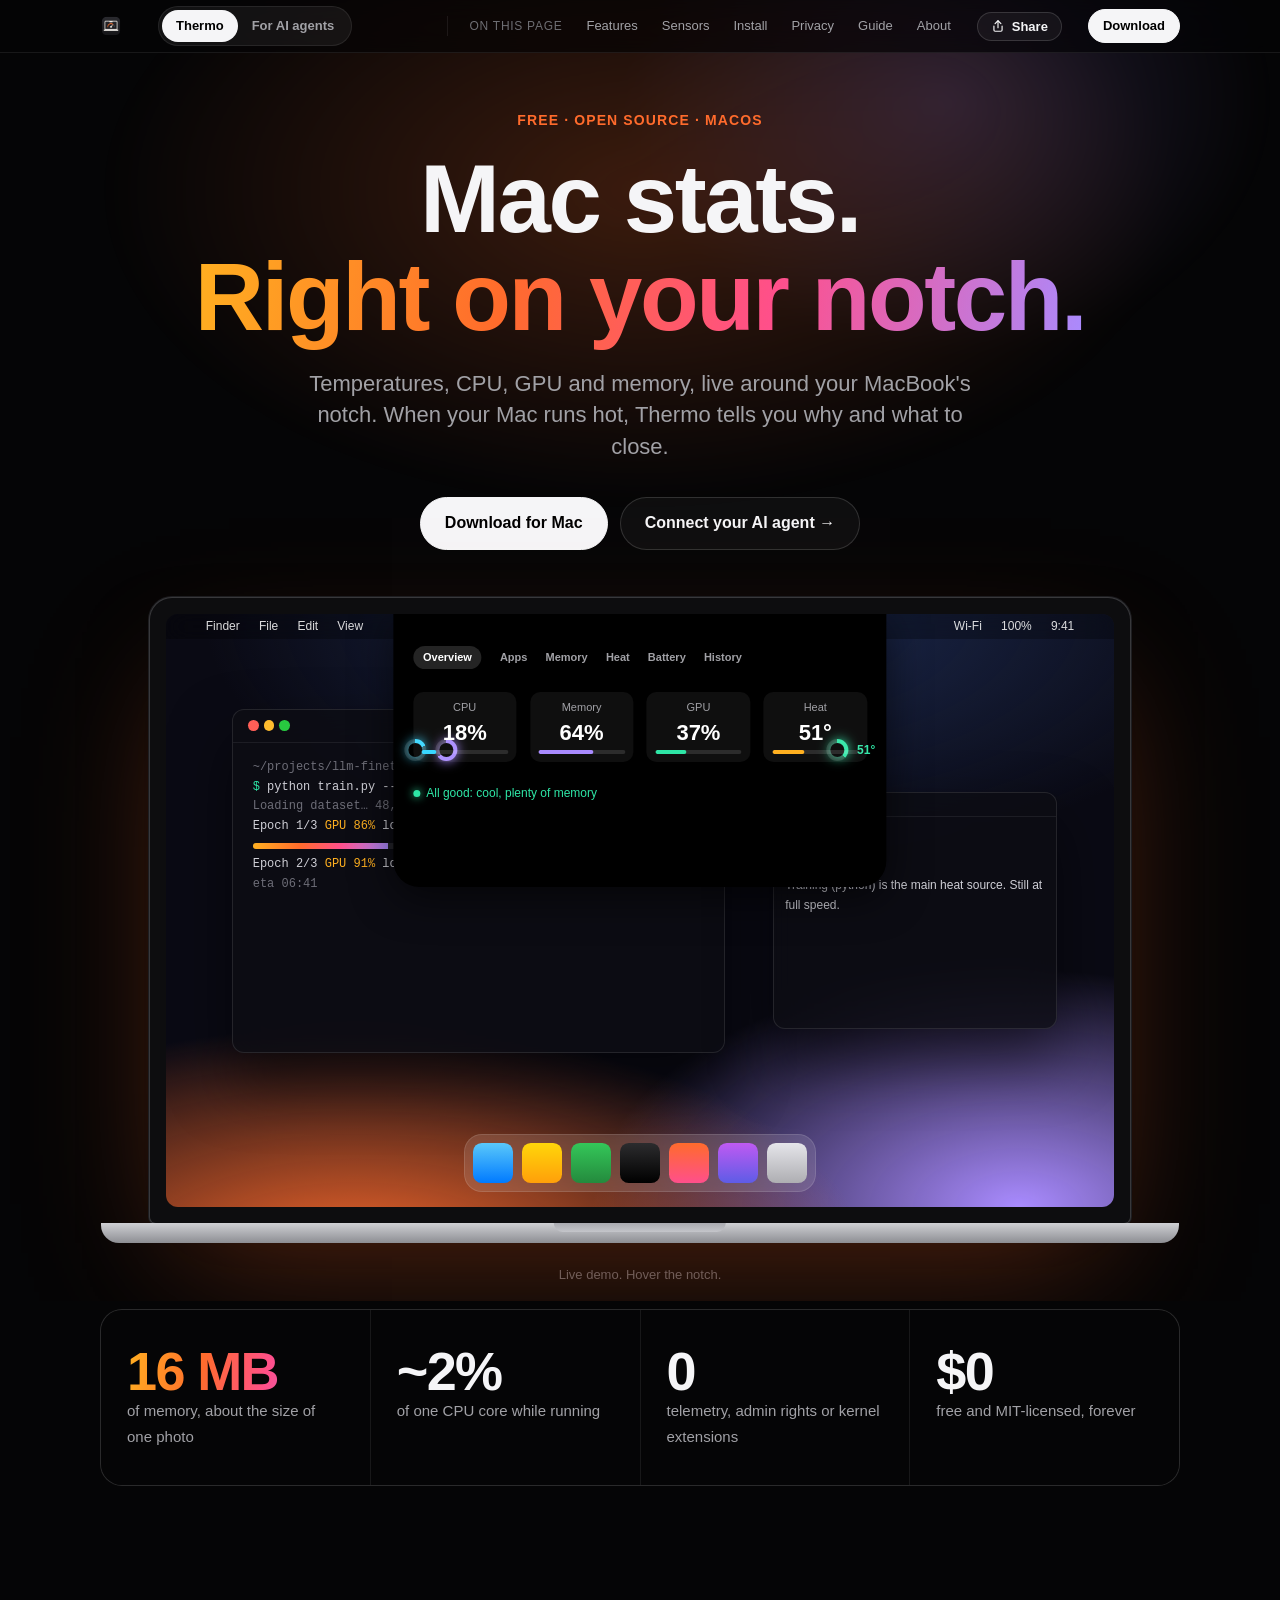
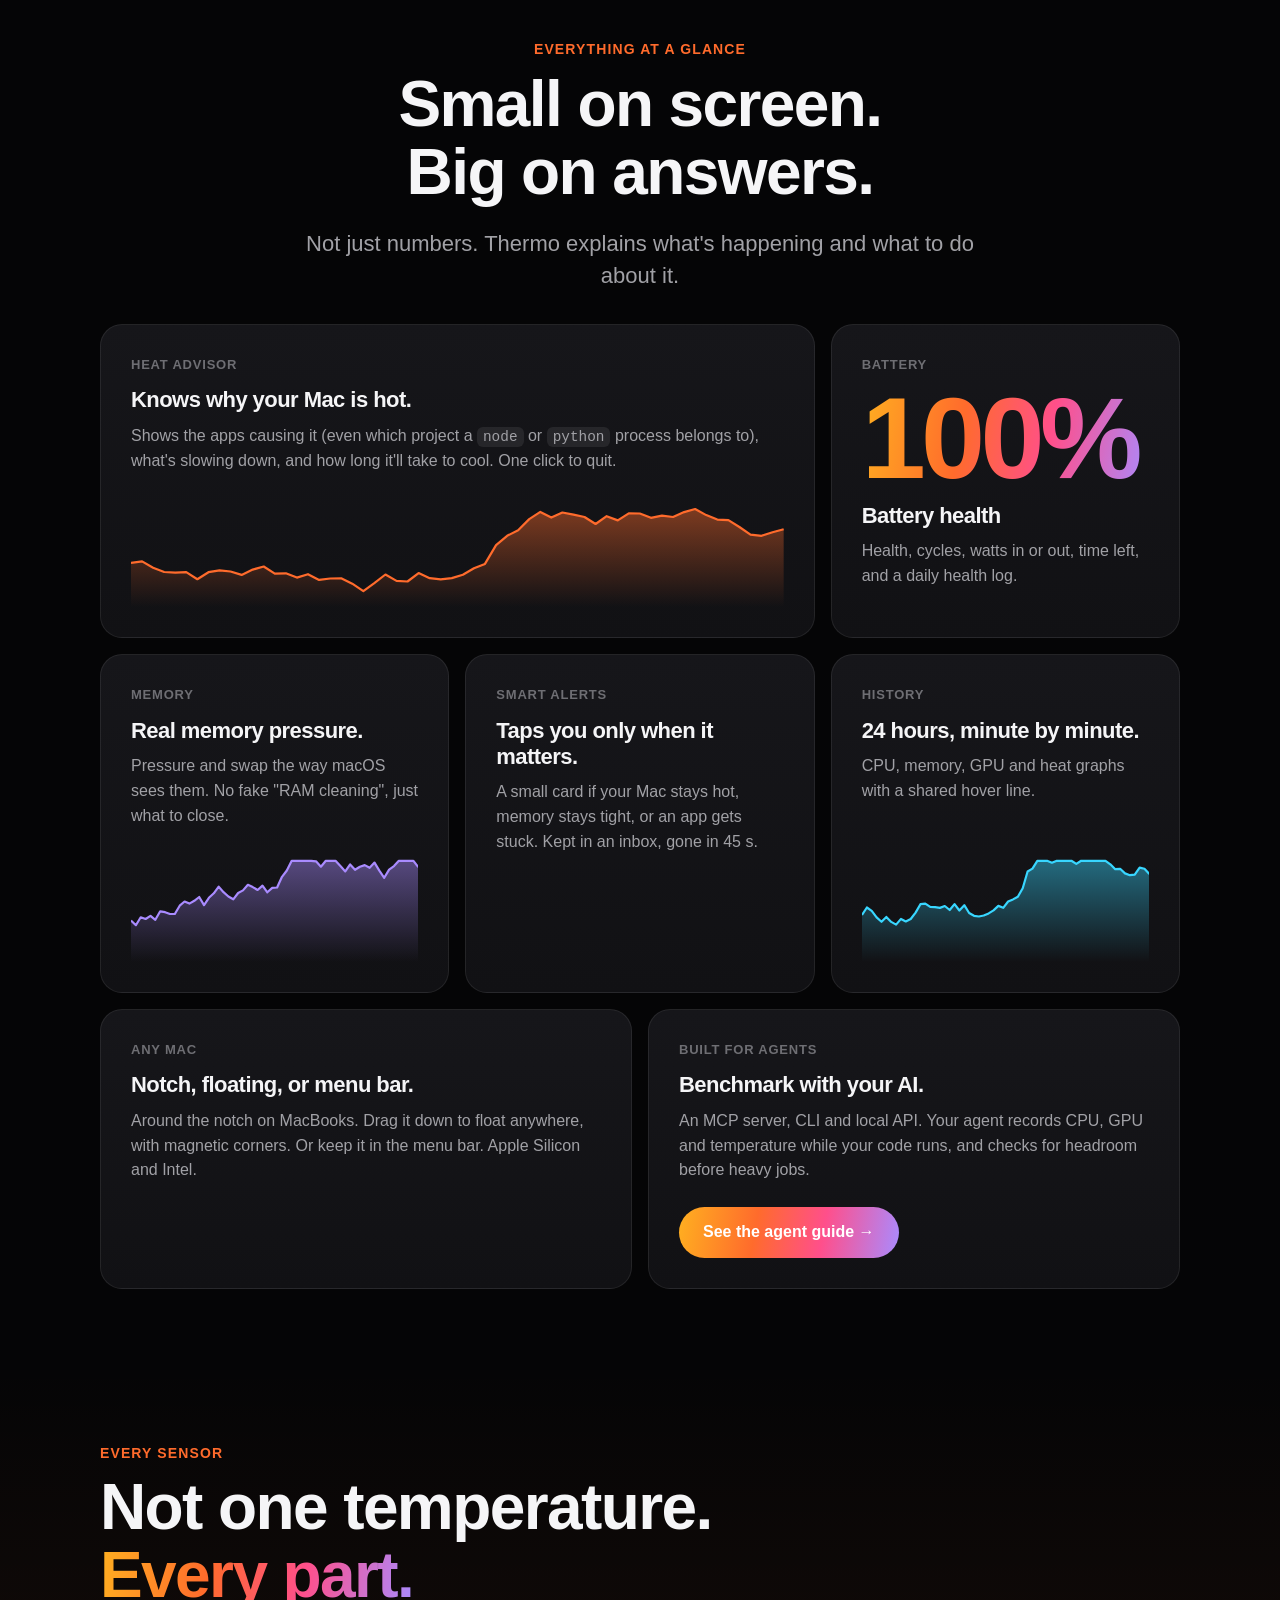
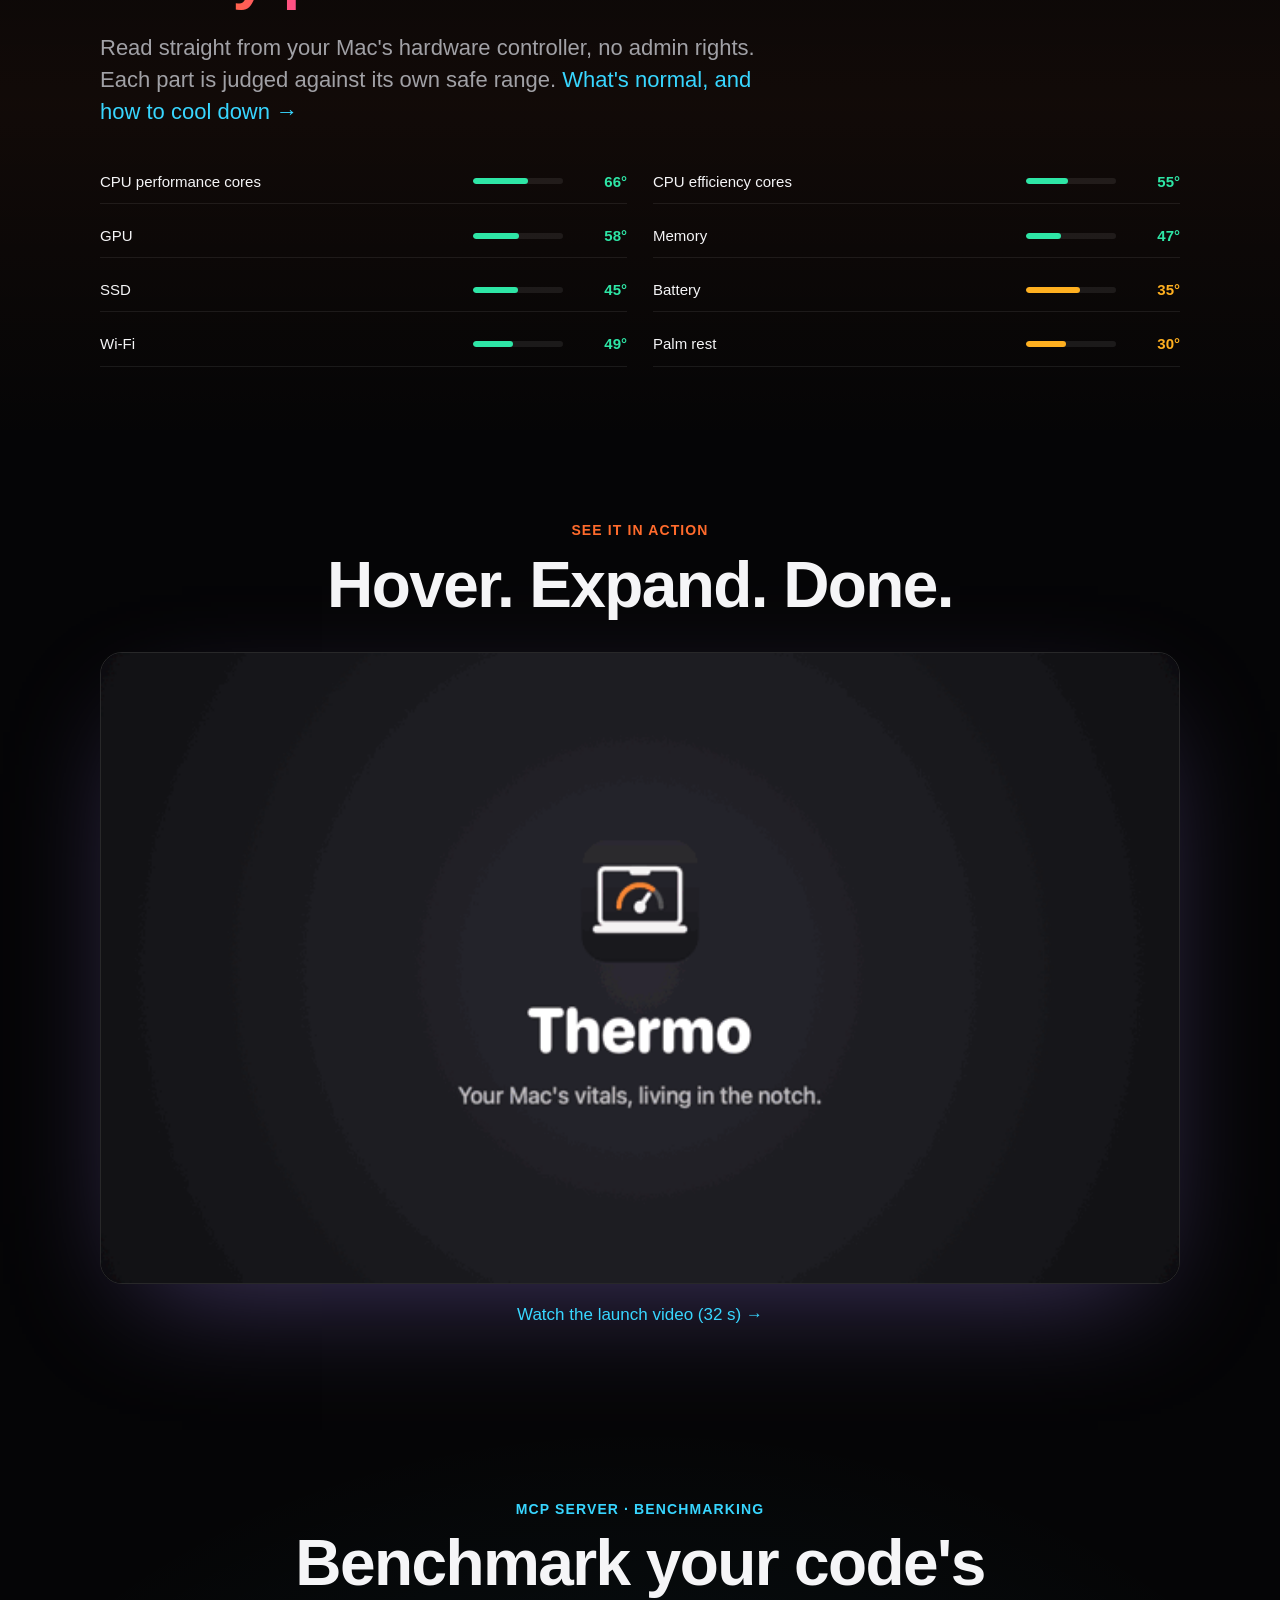
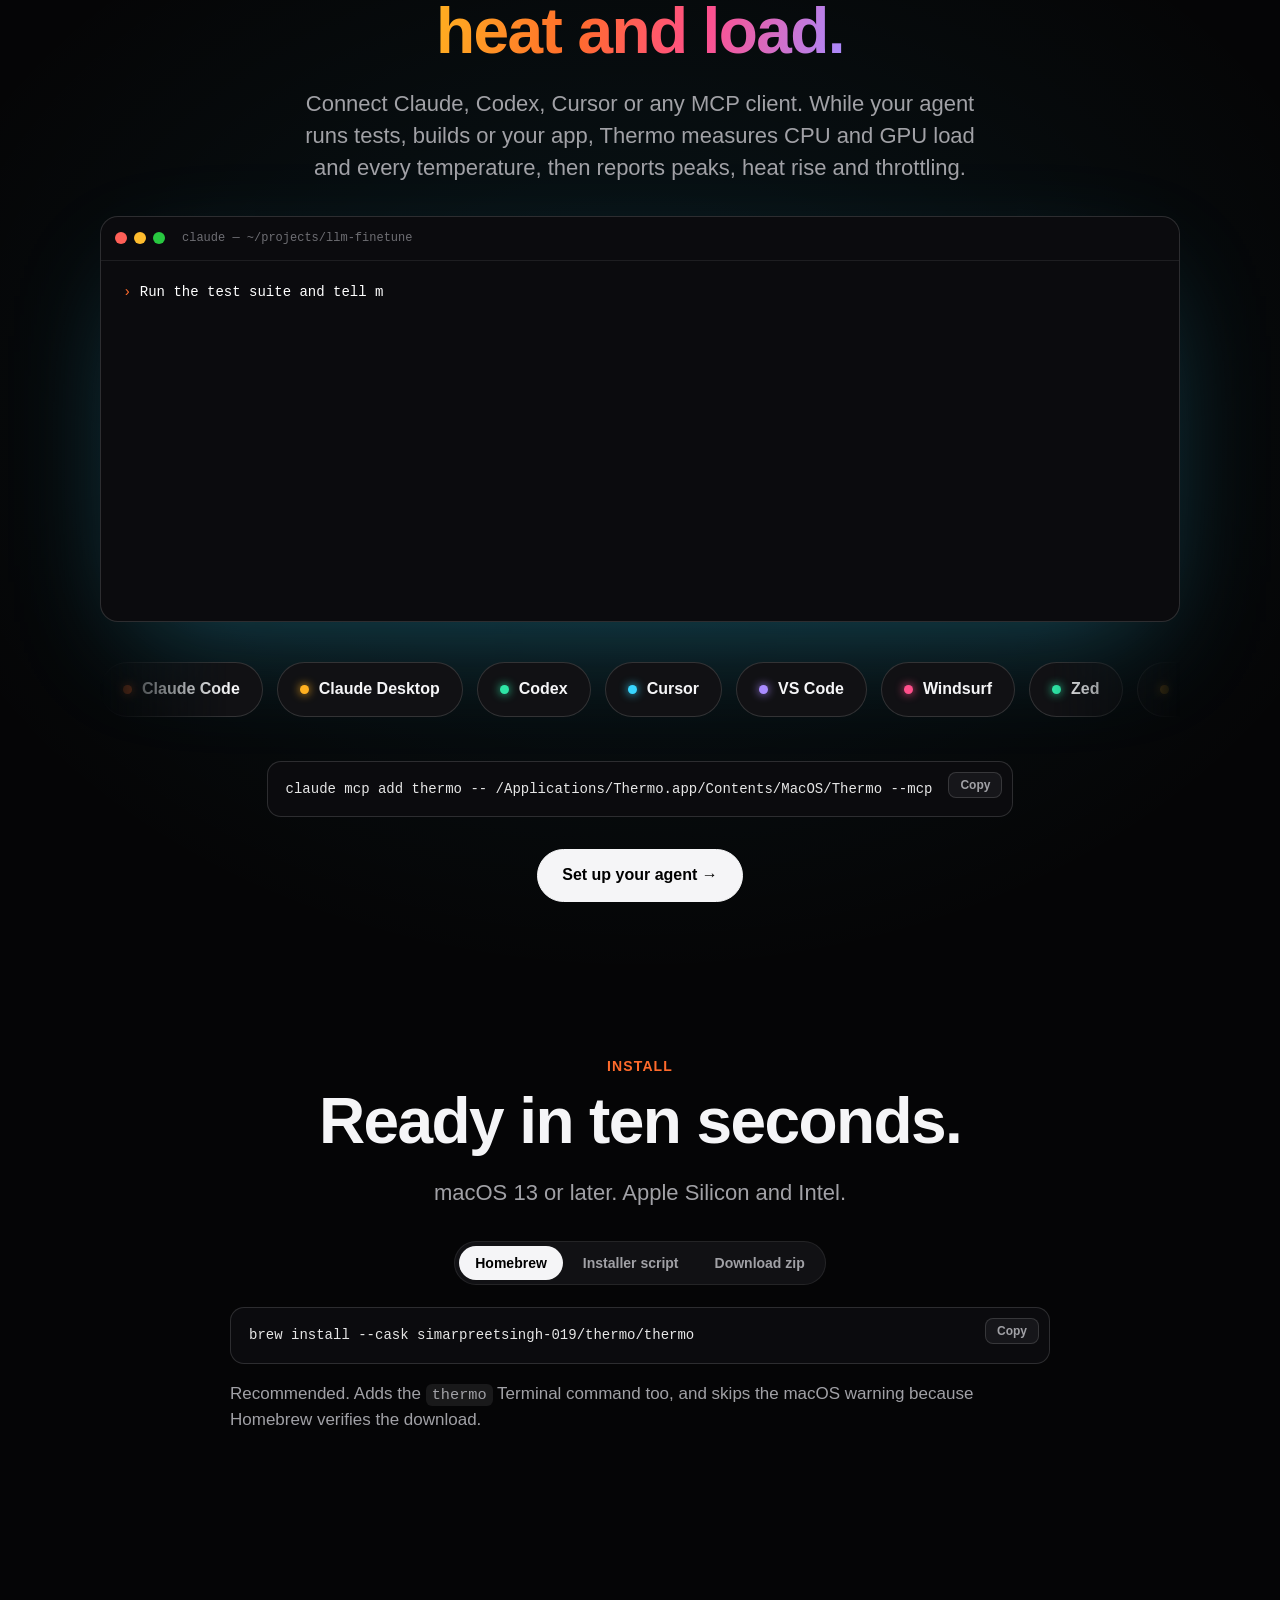
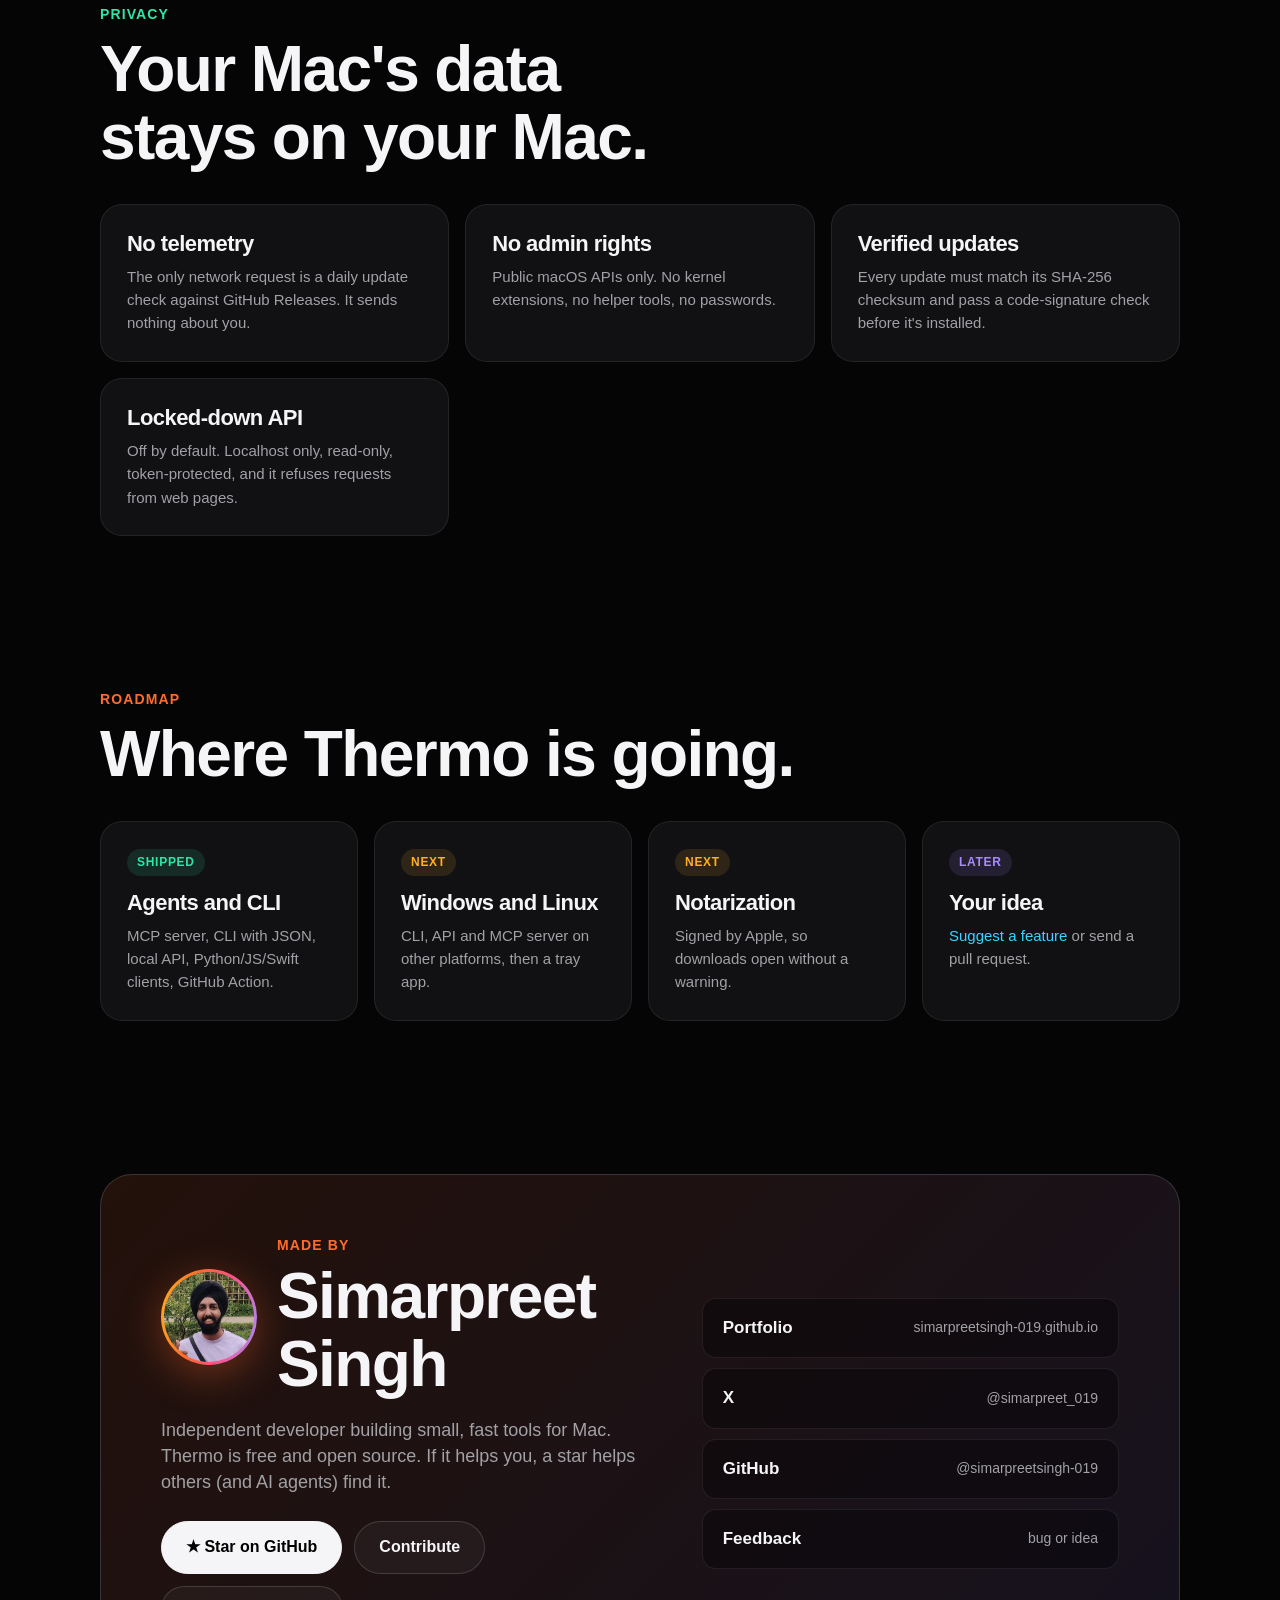
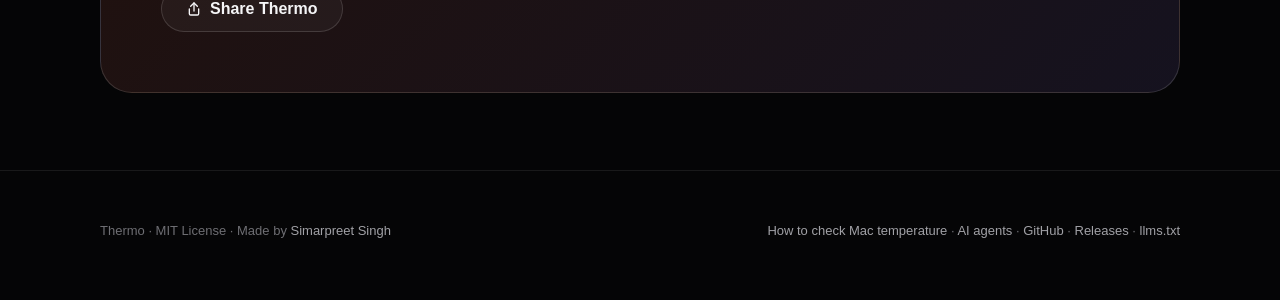
==== docs/index.html @ cd8008c0 "Share buttons on the site and Share Thermo in the app menu Co-Authored-By: Claude Opus 5.5 <noreply@" ====
<!doctype html>
<html lang="en">
<head>
<meta charset="utf-8">
<meta name="viewport" content="width=device-width, initial-scale=1">
<title>Thermo: Mac stats, right on your notch. Free temperature, CPU, GPU and memory monitor</title>
<meta name="description" content="Thermo is a free, open-source macOS app that shows live CPU, GPU, RAM and per-component temperatures beside your MacBook's notch, with battery health, history, smart alerts, a CLI, a local API and an MCP server for AI agents.">
<meta name="keywords" content="Thermo, mac temperature monitor, macbook notch app, cpu temperature mac, gpu temperature mac, apple silicon temperature, battery health mac, mcp server, ai agent mac monitoring, menu bar system monitor">
<meta name="author" content="Simarpreet Singh">
<meta name="theme-color" content="#050506">
<link rel="canonical" href="https://simarpreetsingh-019.github.io/Thermo/">
<link rel="icon" href="icon.png">
<meta property="og:type" content="website">
<meta property="og:title" content="Thermo: Mac stats, right on your notch">
<meta property="og:description" content="Live temperatures, CPU, GPU and memory around your MacBook notch. Tells you why your Mac is hot and what to close. Free and open source, plus an MCP server for AI agents.">
<meta property="og:url" content="https://simarpreetsingh-019.github.io/Thermo/">
<meta property="og:image" content="https://simarpreetsingh-019.github.io/Thermo/og-home.png">
<meta property="og:image:width" content="1200">
<meta property="og:image:height" content="630">
<meta property="og:image:alt" content="Thermo: Mac stats, right on your notch. A notch panel showing CPU, GPU, memory and temperature.">
<meta property="og:site_name" content="Thermo">
<meta name="twitter:card" content="summary_large_image">
<meta name="twitter:title" content="Thermo: Mac stats, right on your notch">
<meta name="twitter:description" content="Live temperatures, CPU, GPU and memory around your MacBook notch. Tells you why your Mac is hot and what to close. Free and open source, plus an MCP server for AI agents.">
<meta name="twitter:image" content="https://simarpreetsingh-019.github.io/Thermo/og-home.png">
<meta name="twitter:creator" content="@simarpreet_019">
<script type="application/ld+json">
{"@context":"https://schema.org","@type":"SoftwareApplication","name":"Thermo","operatingSystem":"macOS 13+",
 "applicationCategory":"UtilitiesApplication","offers":{"@type":"Offer","price":"0","priceCurrency":"USD"},
 "description":"Live CPU, GPU, RAM and temperature monitor for the MacBook notch, with battery health, history, CLI, local API and MCP server for AI agents.",
 "url":"https://simarpreetsingh-019.github.io/Thermo/","downloadUrl":"https://github.com/simarpreetsingh-019/Thermo/releases/latest",
 "license":"https://opensource.org/licenses/MIT","author":{"@type":"Person","name":"Simarpreet Singh","url":"https://simarpreetsingh-019.github.io"}}
</script>
<link rel="stylesheet" href="style.css">
</head>
<body>

<nav><div class="wrap">
  <a class="brand" href="./"><img src="icon.png" alt=""></a>
  <div class="switch"><a href="./" class="on">Thermo</a><a href="agents.html">For AI agents</a></div>
  <div class="links"><span class="lbl">On this page</span>
    <a href="#features">Features</a><a href="#temps-sec">Sensors</a><a href="#install">Install</a><a href="#privacy">Privacy</a><a href="mac-temperature.html">Guide</a><a href="#about">About</a>
  </div>
  <button class="share" data-share data-text="Mac stats, right on your notch. Free and open source:">Share</button>
  <a class="btn primary cta" href="#install">Download</a>
</div></nav>

<section class="hero center">
  <div class="glow"></div>
  <div class="wrap">
    <div class="eyebrow">Free · Open source · macOS</div>
    <h1>Mac stats.<br><span class="grad">Right on your notch.</span></h1>
    <p class="lede">Temperatures, CPU, GPU and memory, live around your MacBook's notch. When your Mac runs hot, Thermo tells you why and what to close.</p>
    <div class="btns">
      <a class="btn primary" href="#install">Download for Mac</a>
      <a class="btn" href="agents.html">Connect your AI agent →</a>
    </div>

    <div class="mac rv">
      <div class="lid"><div class="screen">
        <div class="menubar"><div><span></span><span>Finder</span><span>File</span><span>Edit</span><span>View</span></div><div><span>Wi-Fi</span><span>100%</span><span>9:41</span></div></div>
        <div class="win"><div class="tb"><i></i><i></i><i></i></div><div class="tx"><span class="d">~/projects/llm-finetune</span>
<span class="g">$</span> python train.py --epochs 3
<span class="d">Loading dataset… 48,210 samples</span>
Epoch 1/3 <span class="o">GPU 86%</span>  loss 1.284
<div class="prog"><i></i></div>Epoch 2/3 <span class="o">GPU 91%</span>  loss 0.972
<span class="d">eta 06:41</span></div></div>
        <div class="win win2"><div class="tb"><i></i><i></i><i></i></div><div class="tx"><b>Thermo</b><span class="o">Warming up</span><br>Training (python) is the main heat source. Still at full speed.</div></div>
        <div class="dock"><i style="--c:linear-gradient(#5ac8fa,#007aff)"></i><i style="--c:linear-gradient(#ffd60a,#ff9f0a)"></i><i style="--c:linear-gradient(#34c759,#248a3d)"></i><i style="--c:linear-gradient(#2c2c2e,#000)"></i><i style="--c:linear-gradient(#ff6b2c,#ff4f8b)"></i><i style="--c:linear-gradient(#bf5af2,#5e5ce6)"></i><i style="--c:linear-gradient(#e5e5ea,#aeaeb2)"></i></div>
        <div class="hud" title="Hover or click">
          <div class="side">
            <div class="ring" data-live="cpu" style="--c:var(--cyan)"></div>
            <div class="ring" data-live="ram" style="--c:var(--violet)"></div>
          </div>
          <div class="side r">
            <div class="ring" data-live="gpu" style="--c:var(--cool)"></div>
            <span class="t" data-live="temp">52°</span>
          </div>
          <div class="panel">
            <div class="tabs"><b>Overview</b><span>Apps</span><span>Memory</span><span>Heat</span><span>Battery</span><span>History</span></div>
            <div class="row">
              <div class="tile">CPU<b data-live="cpu">23%</b><div class="bar"><i data-live="cpu" style="--c:var(--cyan)"></i></div></div>
              <div class="tile">Memory<b data-live="ram">61%</b><div class="bar"><i data-live="ram" style="--c:var(--violet)"></i></div></div>
              <div class="tile">GPU<b data-live="gpu">34%</b><div class="bar"><i data-live="gpu" style="--c:var(--cool)"></i></div></div>
              <div class="tile">Heat<b data-live="temp">52°</b><div class="bar"><i data-live="temp" style="--c:var(--warm)"></i></div></div>
            </div>
            <div class="health">All good: cool, plenty of memory</div>
          </div>
        </div>
      </div></div>
      <div class="base"></div>
      <div class="caption">Live demo. Hover the notch.</div>
    </div>
  </div>
</section>

<section style="padding-top:8px">
  <div class="wrap rv">
    <div class="stats">
      <div><b class="grad">16 MB</b><span>of memory, about the size of one photo</span></div>
      <div><b>~2%</b><span>of one CPU core while running</span></div>
      <div><b>0</b><span>telemetry, admin rights or kernel extensions</span></div>
      <div><b>$0</b><span>free and MIT-licensed, forever</span></div>
    </div>
  </div>
</section>

<section id="features">
  <div class="wrap">
    <div class="sec-head center rv">
      <div class="eyebrow">Everything at a glance</div>
      <h2>Small on screen.<br>Big on answers.</h2>
      <p class="lede">Not just numbers. Thermo explains what's happening and what to do about it.</p>
    </div>
    <div class="bento">
      <div class="tile-b s4 rv">
        <div class="k">Heat advisor</div>
        <h3>Knows why your Mac is hot.</h3>
        <p>Shows the apps causing it (even which project a <code>node</code> or <code>python</code> process belongs to), what's slowing down, and how long it'll take to cool. One click to quit.</p>
        <div class="viz"><svg class="spark" data-seed="7" data-color="#ff6b2c"></svg></div>
      </div>
      <div class="tile-b s2 rv">
        <div class="k">Battery</div>
        <div class="big grad">100%</div>
        <h3 style="margin-top:12px">Battery health</h3>
        <p>Health, cycles, watts in or out, time left, and a daily health log.</p>
      </div>
      <div class="tile-b s2 rv">
        <div class="k">Memory</div>
        <h3>Real memory pressure.</h3>
        <p>Pressure and swap the way macOS sees them. No fake "RAM cleaning", just what to close.</p>
        <div class="viz"><svg class="spark" data-seed="3" data-color="#a98bff"></svg></div>
      </div>
      <div class="tile-b s2 rv">
        <div class="k">Smart alerts</div>
        <h3>Taps you only when it matters.</h3>
        <p>A small card if your Mac stays hot, memory stays tight, or an app gets stuck. Kept in an inbox, gone in 45 s.</p>
      </div>
      <div class="tile-b s2 rv">
        <div class="k">History</div>
        <h3>24 hours, minute by minute.</h3>
        <p>CPU, memory, GPU and heat graphs with a shared hover line.</p>
        <div class="viz"><svg class="spark" data-seed="11" data-color="#38d6ff"></svg></div>
      </div>
      <div class="tile-b s3 rv">
        <div class="k">Any Mac</div>
        <h3>Notch, floating, or menu bar.</h3>
        <p>Around the notch on MacBooks. Drag it down to float anywhere, with magnetic corners. Or keep it in the menu bar. Apple Silicon and Intel.</p>
      </div>
      <div class="tile-b s3 rv">
        <div class="k">Built for agents</div>
        <h3>Benchmark with your AI.</h3>
        <p>An MCP server, CLI and local API. Your agent records CPU, GPU and temperature while your code runs, and checks for headroom before heavy jobs.</p>
        <div class="viz"><a class="btn hot" href="agents.html">See the agent guide →</a></div>
      </div>
    </div>
  </div>
</section>

<section id="temps-sec" style="background:linear-gradient(180deg,transparent,rgba(255,107,44,.05),transparent)">
  <div class="wrap">
    <div class="sec-head rv">
      <div class="eyebrow">Every sensor</div>
      <h2>Not one temperature.<br><span class="grad">Every part.</span></h2>
      <p class="lede">Read straight from your Mac's hardware controller, no admin rights. Each part is judged against its own safe range. <a href="mac-temperature.html">What's normal, and how to cool down →</a></p>
    </div>
    <div class="temps rv" id="temps">
      <div class="p" data-v="66" data-hot="95"><span>CPU performance cores</span><div class="bar"><i></i></div><b>–</b></div>
      <div class="p" data-v="55" data-hot="95"><span>CPU efficiency cores</span><div class="bar"><i></i></div><b>–</b></div>
      <div class="p" data-v="58" data-hot="95"><span>GPU</span><div class="bar"><i></i></div><b>–</b></div>
      <div class="p" data-v="48" data-hot="90"><span>Memory</span><div class="bar"><i></i></div><b>–</b></div>
      <div class="p" data-v="45" data-hot="70"><span>SSD</span><div class="bar"><i></i></div><b>–</b></div>
      <div class="p" data-v="36" data-hot="45"><span>Battery</span><div class="bar"><i></i></div><b>–</b></div>
      <div class="p" data-v="50" data-hot="85"><span>Wi-Fi</span><div class="bar"><i></i></div><b>–</b></div>
      <div class="p" data-v="31" data-hot="43"><span>Palm rest</span><div class="bar"><i></i></div><b>–</b></div>
    </div>
  </div>
</section>

<section>
  <div class="wrap">
    <div class="sec-head center rv">
      <div class="eyebrow">See it in action</div>
      <h2>Hover. Expand. Done.</h2>
    </div>
    <div class="frame rv"><img src="demo.gif" alt="Thermo expanding from the MacBook notch to show CPU, GPU, memory and temperature" loading="lazy" width="1120" height="630"></div>
    <p class="center" style="color:var(--dim);margin-top:18px"><a href="https://github.com/simarpreetsingh-019/Thermo/raw/main/docs/launch.mp4">Watch the launch video (32 s) →</a></p>
  </div>
</section>

<section id="agents" style="background:radial-gradient(60% 50% at 50% 50%,rgba(56,214,255,.08),transparent)">
  <div class="wrap">
    <div class="sec-head center rv">
      <div class="eyebrow" style="color:var(--cyan)">MCP server · benchmarking</div>
      <h2>Benchmark your code's<br><span class="grad">heat and load.</span></h2>
      <p class="lede">Connect Claude, Codex, Cursor or any MCP client. While your agent runs tests, builds or your app, Thermo measures CPU and GPU load and every temperature, then reports peaks, heat rise and throttling.</p>
    </div>
    <div class="term rv">
      <div class="bar"><i></i><i></i><i></i><span>claude — ~/projects/llm-finetune</span></div>
      <div class="body" data-script='[
        ["u","Run the test suite and tell me how hard it pushes my Mac",700],
        ["fn","⏺ thermo · start_benchmark(label: \"pytest\", process: \"python\")",700],
        ["fn","⏺ Bash · pytest -n 8",1600],
        ["c","     1,284 passed in 2m 41s",500],
        ["fn","⏺ thermo · stop_benchmark()",800],
        ["wait","  📊 161 s: CPU avg 83% (peak 100%), heat 46→94°C (+48), throttled for 38 s, python avg 640% CPU",900],
        ["a","Your tests max out the CPU and the Mac throttles for the last 38 s. Before the next heavy job, I will check headroom.",900],
        ["u","Fine-tune the model on the new dataset",700],
        ["fn","⏺ thermo · check_headroom(kind: \"gpu\", memory_gb: 12)",900],
        ["wait","  ⏳ wait — The Mac is hot (91°C). Only 7.8 GB free; the job needs 12 GB.",500],
        ["c","     close_candidates: Chrome (3.1 GB), Docker (2.4 GB)",900],
        ["a","Your Mac is running hot and is short on memory. Want me to wait until it cools? Closing Chrome would free 3.1 GB.",900],
        ["u","Yes, I closed Chrome. Wait for it to cool.",700],
        ["fn","⏺ thermo · wait_until_cool(target_celsius: 70)",1600],
        ["ok","  ✓ Cooled to 68°C after 94 s",500],
        ["fn","⏺ thermo · check_headroom(kind: \"gpu\", memory_gb: 12)",800],
        ["ok","  ✓ go — The Mac has room for a heavy gpu job.",700],
        ["a","All clear. Starting training now…",400]
      ]'></div>
    </div>
    <div class="marquee rv" style="margin-top:40px">
      <div class="track">
        <span class="chip"><i style="--c:#ff6b2c"></i>Claude Code</span><span class="chip"><i style="--c:#ffb020"></i>Claude Desktop</span><span class="chip"><i style="--c:#2ee6a6"></i>Codex</span><span class="chip"><i style="--c:#38d6ff"></i>Cursor</span><span class="chip"><i style="--c:#a98bff"></i>VS Code</span><span class="chip"><i style="--c:#ff4f8b"></i>Windsurf</span><span class="chip"><i style="--c:#2ee6a6"></i>Zed</span><span class="chip"><i style="--c:#ffb020"></i>GitHub Actions</span><span class="chip"><i style="--c:#38d6ff"></i>Python</span><span class="chip"><i style="--c:#a98bff"></i>Node.js</span><span class="chip"><i style="--c:#ff6b2c"></i>Swift</span><span class="chip"><i style="--c:#2ee6a6"></i>Any MCP client</span>
        <span class="chip" aria-hidden="true"><i style="--c:#ff6b2c"></i>Claude Code</span><span class="chip" aria-hidden="true"><i style="--c:#ffb020"></i>Claude Desktop</span><span class="chip" aria-hidden="true"><i style="--c:#2ee6a6"></i>Codex</span><span class="chip" aria-hidden="true"><i style="--c:#38d6ff"></i>Cursor</span><span class="chip" aria-hidden="true"><i style="--c:#a98bff"></i>VS Code</span><span class="chip" aria-hidden="true"><i style="--c:#ff4f8b"></i>Windsurf</span><span class="chip" aria-hidden="true"><i style="--c:#2ee6a6"></i>Zed</span><span class="chip" aria-hidden="true"><i style="--c:#ffb020"></i>GitHub Actions</span><span class="chip" aria-hidden="true"><i style="--c:#38d6ff"></i>Python</span><span class="chip" aria-hidden="true"><i style="--c:#a98bff"></i>Node.js</span><span class="chip" aria-hidden="true"><i style="--c:#ff6b2c"></i>Swift</span><span class="chip" aria-hidden="true"><i style="--c:#2ee6a6"></i>Any MCP client</span>
      </div>
    </div>
    <div class="center rv" style="margin-top:44px">
      <pre style="display:inline-block;text-align:left;padding-right:80px;max-width:100%">claude mcp add thermo -- /Applications/Thermo.app/Contents/MacOS/Thermo --mcp</pre>
      <div class="btns" style="margin-top:24px"><a class="btn primary" href="agents.html">Set up your agent →</a></div>
    </div>
  </div>
</section>

<section id="install">
  <div class="wrap">
    <div class="sec-head center rv">
      <div class="eyebrow">Install</div>
      <h2>Ready in ten seconds.</h2>
      <p class="lede">macOS 13 or later. Apple Silicon and Intel.</p>
    </div>
    <div class="rv" style="max-width:820px;margin:0 auto">
      <div class="center"><div class="seg" data-group="inst">
        <button aria-selected="true" data-t="brew">Homebrew</button><button aria-selected="false" data-t="script">Installer script</button><button aria-selected="false" data-t="zip">Download zip</button>
      </div></div>
      <div class="pane on" data-group="inst" data-t="brew">
        <pre>brew install --cask simarpreetsingh-019/thermo/thermo</pre>
        <p>Recommended. Adds the <code>thermo</code> Terminal command too, and skips the macOS warning because Homebrew verifies the download.</p>
      </div>
      <div class="pane" data-group="inst" data-t="script">
        <pre>curl -fsSL https://raw.githubusercontent.com/simarpreetsingh-019/Thermo/main/install.sh -o install.sh
bash install.sh</pre>
        <p>No Homebrew needed. Checks the SHA-256 checksum, GitHub attestation and code signature before installing anything, and offers to add the <code>thermo</code> command. Read it first, it's short.</p>
      </div>
      <div class="pane" data-group="inst" data-t="zip">
        <p style="margin-top:0">Get <code>Thermo.zip</code> from <a href="https://github.com/simarpreetsingh-019/Thermo/releases/latest">GitHub Releases</a>, unzip, and drag Thermo into Applications.</p>
        <div class="note">
          <b>macOS will say it can't verify Thermo.</b> That's normal: Thermo is free and open source but not yet notarized by Apple (a paid program). It means "Apple hasn't checked this", not "this is harmful". To open it once:
          <ol class="steps">
            <li>Double-click Thermo and click <b>Done</b>.</li>
            <li>Open <b>System Settings → Privacy &amp; Security</b> and scroll down.</li>
            <li>Click <b>Open Anyway</b> next to Thermo, then confirm with Touch ID or your password.</li>
          </ol>
          macOS remembers your choice. On macOS 14 and earlier, right-click → <b>Open</b> also works. For the <code>thermo</code> command, use ⚙ → Connections → <b>Install thermo command</b>.
        </div>
        <p>Want to check the download yourself?</p>
        <pre>shasum -a 256 ~/Downloads/Thermo.zip   <span class="c"># compare with the release notes</span>
gh attestation verify ~/Downloads/Thermo.zip --repo simarpreetsingh-019/Thermo</pre>
      </div>
    </div>
  </div>
</section>

<section id="privacy">
  <div class="wrap">
    <div class="sec-head rv">
      <div class="eyebrow" style="color:var(--cool)">Privacy</div>
      <h2>Your Mac's data<br>stays on your Mac.</h2>
    </div>
    <div class="cards">
      <div class="card rv"><h3>No telemetry</h3><p>The only network request is a daily update check against GitHub Releases. It sends nothing about you.</p></div>
      <div class="card rv"><h3>No admin rights</h3><p>Public macOS APIs only. No kernel extensions, no helper tools, no passwords.</p></div>
      <div class="card rv"><h3>Verified updates</h3><p>Every update must match its SHA-256 checksum and pass a code-signature check before it's installed.</p></div>
      <div class="card rv"><h3>Locked-down API</h3><p>Off by default. Localhost only, read-only, token-protected, and it refuses requests from web pages.</p></div>
    </div>
  </div>
</section>

<section>
  <div class="wrap">
    <div class="sec-head rv">
      <div class="eyebrow">Roadmap</div>
      <h2>Where Thermo is going.</h2>
    </div>
    <div class="road">
      <div class="card rv"><span class="tag now">Shipped</span><h3>Agents and CLI</h3><p>MCP server, CLI with JSON, local API, Python/JS/Swift clients, GitHub Action.</p></div>
      <div class="card rv"><span class="tag next">Next</span><h3>Windows and Linux</h3><p>CLI, API and MCP server on other platforms, then a tray app.</p></div>
      <div class="card rv"><span class="tag next">Next</span><h3>Notarization</h3><p>Signed by Apple, so downloads open without a warning.</p></div>
      <div class="card rv"><span class="tag later">Later</span><h3>Your idea</h3><p><a href="https://github.com/simarpreetsingh-019/Thermo/issues/new/choose">Suggest a feature</a> or send a pull request.</p></div>
    </div>
  </div>
</section>

<section id="about">
  <div class="wrap">
    <div class="creator rv">
      <div>
        <div class="who">
          <img class="avatar" src="creator.jpg" alt="Simarpreet Singh" width="96" height="96" loading="lazy">
          <div><div class="eyebrow">Made by</div><h2 style="margin:6px 0 0">Simarpreet Singh</h2></div>
        </div>
        <p class="lede" style="font-size:18px">Independent developer building small, fast tools for Mac. Thermo is free and open source. If it helps you, a star helps others (and AI agents) find it.</p>
        <div class="btns" style="margin-top:26px">
          <a class="btn primary" href="https://github.com/simarpreetsingh-019/Thermo">★ Star on GitHub</a>
          <a class="btn" href="https://github.com/simarpreetsingh-019/Thermo/blob/main/CONTRIBUTING.md">Contribute</a>
          <button class="btn share-big" data-share data-url="https://simarpreetsingh-019.github.io/Thermo/">Share Thermo</button>
        </div>
      </div>
      <div class="links-list">
        <a href="https://simarpreetsingh-019.github.io">Portfolio <span>simarpreetsingh-019.github.io</span></a>
        <a href="https://x.com/simarpreet_019">X <span>@simarpreet_019</span></a>
        <a href="https://github.com/simarpreetsingh-019">GitHub <span>@simarpreetsingh-019</span></a>
        <a href="https://github.com/simarpreetsingh-019/Thermo/issues/new/choose">Feedback <span>bug or idea</span></a>
      </div>
    </div>
  </div>
</section>

<footer><div class="wrap">
  <span>Thermo · MIT License · Made by <a href="https://simarpreetsingh-019.github.io">Simarpreet Singh</a></span>
  <span><a href="mac-temperature.html">How to check Mac temperature</a> · <a href="agents.html">AI agents</a> · <a href="https://github.com/simarpreetsingh-019/Thermo">GitHub</a> · <a href="https://github.com/simarpreetsingh-019/Thermo/releases">Releases</a> · <a href="llms.txt">llms.txt</a></span>
</div></footer>

<script src="site.js"></script>
</body>
</html>
---- docs/style.css ----
/* Thermo site: dark, product-launch style. Shared by index.html and agents.html. */
:root{
  color-scheme:dark;
  --bg:#050506;--bg2:#0b0b0d;--card:#111114;--card2:#16161a;--line:rgba(255,255,255,.08);--line2:rgba(255,255,255,.14);
  --fg:#f5f5f7;--mut:#a1a1a6;--dim:#6e6e73;
  --hot:#ff6b2c;--warm:#ffb020;--cool:#2ee6a6;--cyan:#38d6ff;--violet:#a98bff;--pink:#ff4f8b;
  --grad:linear-gradient(100deg,#ffb020 0%,#ff6b2c 35%,#ff4f8b 65%,#a98bff 100%);
  --r:22px;
}
*{box-sizing:border-box}
html{scroll-behavior:smooth;-webkit-text-size-adjust:100%}
body{margin:0;background:var(--bg);color:var(--fg);font:17px/1.55 -apple-system,BlinkMacSystemFont,"SF Pro Display","SF Pro Text","Inter","Segoe UI",Roboto,sans-serif;-webkit-font-smoothing:antialiased;overflow-x:hidden}
a{color:var(--cyan);text-decoration:none}a:hover{text-decoration:underline}
img{max-width:100%}
.wrap{max-width:1120px;margin:0 auto;padding:0 20px}
.grad{background:var(--grad);-webkit-background-clip:text;background-clip:text;color:transparent}
.eyebrow{font-size:14px;font-weight:600;letter-spacing:.08em;text-transform:uppercase;color:var(--hot)}
h1,h2,h3{letter-spacing:-.025em;margin:0}
h1{font-size:clamp(44px,8vw,96px);line-height:1.02;font-weight:700}
h2{font-size:clamp(34px,5.4vw,64px);line-height:1.06;font-weight:700}
h3{font-size:22px;line-height:1.2;font-weight:650}
.lede{font-size:clamp(18px,2.2vw,22px);color:var(--mut);max-width:680px;line-height:1.45}
.center{text-align:center}.center .lede{margin-left:auto;margin-right:auto}

/* Nav */
nav{position:fixed;inset:0 0 auto;z-index:50;background:rgba(5,5,6,.72);backdrop-filter:saturate(180%) blur(20px);-webkit-backdrop-filter:saturate(180%) blur(20px);border-bottom:1px solid var(--line)}
nav .wrap{display:flex;align-items:center;gap:26px;height:52px}
nav .brand{display:flex;align-items:center;gap:9px;color:var(--fg);font-weight:650;margin-right:auto;font-size:16px}
nav .brand img{width:22px;height:22px;border-radius:6px}
nav .links{display:flex;gap:24px;font-size:13px}
nav .links a{color:var(--mut)}nav .links a:hover{color:var(--fg);text-decoration:none}
nav .cta{font-size:13px;padding:6px 14px}
@media (max-width:760px){nav .links{display:none}}

/* Buttons */
.btn{display:inline-flex;align-items:center;gap:8px;padding:13px 24px;border-radius:999px;font-weight:600;font-size:16px;border:1px solid var(--line2);color:var(--fg);background:rgba(255,255,255,.04);transition:transform .2s,background .2s,border-color .2s}
.btn:hover{text-decoration:none;transform:translateY(-1px);background:rgba(255,255,255,.08)}
.btn.primary{background:var(--fg);color:#000;border-color:var(--fg)}
.btn.primary:hover{background:#fff}
.btn.hot{background:var(--grad);border:0;color:#fff}
.btns{display:flex;gap:12px;flex-wrap:wrap}
.center .btns{justify-content:center}

/* Sections */
section{padding:clamp(44px,6vw,80px) 0;position:relative}
.sec-head{margin-bottom:32px}
.sec-head h2{margin:10px 0 18px}

/* Hero */
.hero{padding-top:110px;padding-bottom:16px;overflow:hidden}
.hero h1{margin:18px 0 22px}
.hero .lede{margin-bottom:34px}
.glow{position:absolute;inset:-20% -10% auto;height:900px;background:radial-gradient(closest-side,rgba(255,107,44,.22),transparent 70%),radial-gradient(closest-side at 70% 40%,rgba(169,139,255,.18),transparent 70%);filter:blur(10px);pointer-events:none;z-index:-1}

/* MacBook mockup */
.mac{position:relative;width:min(980px,100%);margin:48px auto 0;perspective:2000px}
.mac .lid{position:relative;aspect-ratio:16/10.2;border-radius:22px 22px 6px 6px;background:#0d0d0f;padding:1.6%;box-shadow:0 0 0 1px rgba(255,255,255,.12),0 0 0 2px #1d1d20,0 60px 140px -30px rgba(255,107,44,.35),0 40px 80px -20px rgba(0,0,0,.8)}
.mac .screen{position:relative;width:100%;height:100%;border-radius:12px;overflow:hidden;background:
  radial-gradient(120% 90% at 20% 110%,#ff6b2c 0%,transparent 45%),
  radial-gradient(90% 80% at 90% 100%,#a98bff 0%,transparent 50%),
  radial-gradient(80% 60% at 60% 0%,#1d2b52 0%,transparent 70%),#0a0a14}
.mac .base{height:clamp(10px,2vw,20px);margin:0 -5%;background:linear-gradient(#cfd0d4,#8d8e93);border-radius:0 0 18px 18px;position:relative}
.mac .base::after{content:"";position:absolute;left:50%;top:0;width:16%;height:45%;transform:translateX(-50%);background:linear-gradient(#a9aab0,#c4c5ca);border-radius:0 0 10px 10px}
.menubar{position:absolute;inset:0 0 auto;height:4.2%;min-height:16px;background:rgba(0,0,0,.28);backdrop-filter:blur(12px);display:flex;align-items:center;justify-content:space-between;padding:0 2.2%;font-size:clamp(7px,1.05vw,12px);color:rgba(255,255,255,.85);z-index:2}
.menubar span{margin-right:1.6em}
.notch{position:absolute;left:50%;top:0;transform:translateX(-50%);width:15%;height:4.6%;min-height:17px;background:#000;border-radius:0 0 12px 12px;z-index:3}

/* Thermo HUD around the notch */
.hud{position:absolute;left:50%;top:0;transform:translateX(-50%);height:4.6%;min-height:17px;width:33%;background:#000;border-radius:0 0 16px 16px;z-index:4;display:flex;align-items:center;justify-content:space-between;padding:0 1.2%;transition:width .6s cubic-bezier(.2,.9,.25,1.15),height .6s cubic-bezier(.2,.9,.25,1.15),border-radius .5s;overflow:hidden;cursor:pointer;box-shadow:0 10px 40px rgba(0,0,0,.6)}
.hud .side{display:flex;gap:6%;align-items:center;height:100%;width:30%}
.hud .side.r{justify-content:flex-end}
.ring{--v:40;--c:var(--cyan);width:clamp(11px,1.9vw,22px);aspect-ratio:1;border-radius:50%;background:conic-gradient(var(--c) calc(var(--v)*1%),rgba(255,255,255,.12) 0);display:grid;place-items:center;position:relative;filter:drop-shadow(0 0 6px var(--c))}
.ring::after{content:"";position:absolute;inset:18%;border-radius:50%;background:#000}
.hud .t{font:600 clamp(7px,1.05vw,12px)/1 ui-rounded,-apple-system,sans-serif;color:var(--cool);font-variant-numeric:tabular-nums}
.hud .panel{position:absolute;inset:0;padding:6.5% 4% 4%;opacity:0;transition:opacity .3s;pointer-events:none}
.hud.open{width:52%;height:46%;border-radius:0 0 26px 26px}
.hud.open .side{opacity:0}
.hud.open .panel{opacity:1;transition-delay:.25s}
.panel .tabs{display:flex;gap:4%;font-size:clamp(6px,.95vw,11px);font-weight:600;color:var(--mut);margin-bottom:5%}
.panel .tabs b{color:#fff;background:rgba(255,255,255,.14);padding:.3em .9em;border-radius:99px}
.panel .tabs span{padding:.3em 0}
.panel .row{display:grid;grid-template-columns:repeat(4,1fr);gap:3%}
.panel .tile{background:rgba(255,255,255,.06);border-radius:10px;padding:7% 8%;font-size:clamp(6px,.9vw,11px);color:var(--mut)}
.panel .tile b{display:block;color:#fff;font:700 clamp(10px,1.8vw,22px)/1.1 ui-rounded,-apple-system,sans-serif;margin:.2em 0;font-variant-numeric:tabular-nums}
.panel .bar{height:4px;border-radius:4px;background:rgba(255,255,255,.12);overflow:hidden;margin-top:.5em}
.panel .bar i{display:block;height:100%;border-radius:4px;background:var(--c,var(--cyan));transition:width .8s}
.panel .health{margin-top:5%;font-size:clamp(6px,.95vw,12px);color:var(--cool);display:flex;align-items:center;gap:.5em}
.panel .health::before{content:"";width:.6em;height:.6em;border-radius:50%;background:var(--cool);box-shadow:0 0 8px var(--cool)}
.mac .caption{text-align:center;color:var(--dim);font-size:13px;margin-top:22px}

/* Stats strip */
.stats{display:grid;grid-template-columns:repeat(4,1fr);gap:1px;background:var(--line);border:1px solid var(--line);border-radius:var(--r);overflow:hidden}
.stats div{background:var(--bg);padding:34px 26px}
.stats b{display:block;font-size:clamp(34px,4.6vw,54px);font-weight:700;letter-spacing:-.03em;line-height:1}
.stats span{color:var(--mut);font-size:15px}
@media (max-width:760px){.stats{grid-template-columns:repeat(2,1fr)}}

/* Bento */
.bento{display:grid;grid-template-columns:repeat(6,1fr);gap:16px}
.tile-b{background:linear-gradient(180deg,var(--card2),var(--card));border:1px solid var(--line);border-radius:var(--r);padding:30px;position:relative;overflow:hidden;min-height:260px;display:flex;flex-direction:column}
.tile-b p{color:var(--mut);margin:10px 0 0;font-size:16px}
.tile-b .k{font-size:13px;font-weight:600;letter-spacing:.06em;text-transform:uppercase;color:var(--dim);margin-bottom:12px}
.s2{grid-column:span 2}.s3{grid-column:span 3}.s4{grid-column:span 4}.s6{grid-column:span 6}
@media (max-width:900px){.bento{grid-template-columns:1fr 1fr}.s2,.s3,.s4,.s6{grid-column:span 2}}
.tile-b .viz{margin-top:auto;padding-top:24px}

/* Temperature list */
.temps{display:grid;grid-template-columns:repeat(2,1fr);gap:10px 26px}
.temps .p{display:grid;grid-template-columns:1fr 90px 52px;align-items:center;gap:12px;font-size:15px;padding:10px 0;border-bottom:1px solid var(--line)}
.temps .p .bar{height:6px;border-radius:6px;background:rgba(255,255,255,.08);overflow:hidden}
.temps .p .bar i{display:block;height:100%;border-radius:6px;transition:width 1.2s cubic-bezier(.2,.8,.2,1)}
.temps .p b{text-align:right;font-variant-numeric:tabular-nums;font-family:ui-rounded,-apple-system,sans-serif}
@media (max-width:700px){.temps{grid-template-columns:1fr}}

/* Big number */
.big{font:700 clamp(64px,9vw,120px)/.9 ui-rounded,-apple-system,sans-serif;letter-spacing:-.04em;font-variant-numeric:tabular-nums}

/* Sparkline */
.spark{width:100%;height:110px;display:block}

/* Video / GIF frame */
.frame{border-radius:var(--r);overflow:hidden;border:1px solid var(--line2);box-shadow:0 40px 120px -40px rgba(169,139,255,.4)}
.frame img{display:block;width:100%}

/* Terminal / agent demo */
.term{background:#0b0b0e;border:1px solid var(--line2);border-radius:18px;overflow:hidden;box-shadow:0 40px 120px -40px rgba(56,214,255,.35);font:14px/1.6 ui-monospace,"SF Mono",Menlo,monospace}
.term .bar{display:flex;gap:7px;padding:12px 14px;border-bottom:1px solid var(--line);align-items:center}
.term .bar i{width:12px;height:12px;border-radius:50%;background:#ff5f57}.term .bar i:nth-child(2){background:#febc2e}.term .bar i:nth-child(3){background:#28c840}
.term .bar span{margin-left:10px;color:var(--dim);font-size:12px}
.term .body{padding:20px 22px;min-height:360px;white-space:pre-wrap;word-break:break-word}
.term .u{color:#fff}.term .u::before{content:"› ";color:var(--hot)}
.term .a{color:var(--mut)}.term .fn{color:var(--violet)}.term .ok{color:var(--cool)}.term .wait{color:var(--warm)}.term .c{color:var(--dim)}
.cursor{display:inline-block;width:8px;height:1.1em;background:var(--fg);vertical-align:-3px;animation:blink 1s steps(1) infinite}
@keyframes blink{50%{opacity:0}}

/* Connectors marquee */
.marquee{overflow:hidden;mask-image:linear-gradient(90deg,transparent,#000 12%,#000 88%,transparent);-webkit-mask-image:linear-gradient(90deg,transparent,#000 12%,#000 88%,transparent)}
.marquee .track{display:flex;gap:14px;width:max-content;animation:slide 40s linear infinite}
.marquee:hover .track{animation-play-state:paused}
.chip{display:inline-flex;align-items:center;gap:10px;padding:14px 22px;border-radius:999px;border:1px solid var(--line2);background:var(--card);font-weight:600;font-size:16px;white-space:nowrap;color:var(--fg)}
.chip i{width:9px;height:9px;border-radius:50%;background:var(--c,var(--cool));box-shadow:0 0 10px var(--c,var(--cool))}
@keyframes slide{to{transform:translateX(-50%)}}

/* Code blocks */
pre{position:relative;margin:0;background:#0b0b0e;border:1px solid var(--line2);border-radius:14px;padding:16px 18px;overflow-x:auto;font:14px/1.6 ui-monospace,"SF Mono",Menlo,monospace;color:#e6e6e6}
pre .c{color:var(--dim)}
code{font-family:ui-monospace,"SF Mono",Menlo,monospace;font-size:.9em}
p code,li code,td code{background:rgba(255,255,255,.08);padding:2px 6px;border-radius:6px}
.copy{position:absolute;top:10px;right:10px;font:600 12px -apple-system,sans-serif;padding:5px 11px;border-radius:8px;border:1px solid var(--line2);background:var(--card2);color:var(--mut);cursor:pointer}
.copy:hover{color:var(--fg)}

/* Tabs */
.seg{display:inline-flex;flex-wrap:wrap;gap:4px;padding:4px;border-radius:999px;background:var(--card);border:1px solid var(--line);margin-bottom:22px}
.seg button{border:0;background:transparent;color:var(--mut);font:600 14px -apple-system,sans-serif;padding:9px 16px;border-radius:999px;cursor:pointer;transition:background .2s,color .2s}
.seg button[aria-selected="true"]{background:var(--fg);color:#000}
.pane{display:none}.pane.on{display:block;animation:fade .35s}
@keyframes fade{from{opacity:0;transform:translateY(6px)}}
.pane p{color:var(--mut)}

/* Cards */
.cards{display:grid;grid-template-columns:repeat(auto-fit,minmax(260px,1fr));gap:16px}
.card{background:var(--card);border:1px solid var(--line);border-radius:var(--r);padding:26px}
.card p{color:var(--mut);margin:8px 0 0;font-size:15px}
.note{border:1px solid rgba(255,176,32,.3);background:rgba(255,176,32,.06);border-radius:16px;padding:18px 22px;color:#ffd99a;font-size:15px}
.note b{color:#fff}
.steps{counter-reset:s;list-style:none;padding:0;margin:14px 0 0}
.steps li{counter-increment:s;position:relative;padding-left:40px;margin:12px 0;color:var(--mut)}
.steps li::before{content:counter(s);position:absolute;left:0;top:-1px;width:26px;height:26px;border-radius:50%;background:var(--card2);border:1px solid var(--line2);display:grid;place-items:center;font-size:13px;font-weight:700;color:var(--fg)}

/* Tables */
table{width:100%;border-collapse:collapse;font-size:15px}
.tbl{overflow-x:auto;border:1px solid var(--line);border-radius:16px}
th,td{text-align:left;padding:13px 16px;border-bottom:1px solid var(--line);vertical-align:top}
tr:last-child td{border-bottom:0}
th{color:var(--dim);font-weight:600;font-size:13px;text-transform:uppercase;letter-spacing:.05em;background:var(--card)}

/* Roadmap */
.road{display:grid;grid-template-columns:repeat(auto-fit,minmax(220px,1fr));gap:16px}
.road .card .tag{display:inline-block;font-size:12px;font-weight:700;letter-spacing:.06em;text-transform:uppercase;padding:4px 10px;border-radius:99px;margin-bottom:14px}
.tag.now{background:rgba(46,230,166,.12);color:var(--cool)}.tag.next{background:rgba(255,176,32,.12);color:var(--warm)}.tag.later{background:rgba(169,139,255,.12);color:var(--violet)}

/* Creator */
.creator{display:grid;grid-template-columns:1.2fr 1fr;gap:40px;align-items:center;background:linear-gradient(135deg,rgba(255,107,44,.12),rgba(169,139,255,.1));border:1px solid var(--line2);border-radius:32px;padding:clamp(28px,5vw,60px)}
@media (max-width:800px){.creator{grid-template-columns:1fr}}
.links-list{display:grid;gap:10px}
.links-list a{display:flex;justify-content:space-between;align-items:center;padding:16px 20px;border-radius:14px;background:rgba(0,0,0,.35);border:1px solid var(--line);color:var(--fg);font-weight:600}
.links-list a span{color:var(--mut);font-weight:400;font-size:14px}
.links-list a:hover{text-decoration:none;border-color:var(--line2)}

footer{padding:50px 0 60px;border-top:1px solid var(--line);color:var(--dim);font-size:13px}
footer .wrap{display:flex;flex-wrap:wrap;gap:16px;justify-content:space-between}
footer a{color:var(--mut)}

/* Scroll reveal */
.rv{opacity:0;transform:translateY(28px);transition:opacity .9s cubic-bezier(.2,.8,.2,1),transform .9s cubic-bezier(.2,.8,.2,1)}
.rv.in{opacity:1;transform:none}
@media (prefers-reduced-motion:reduce){.rv{opacity:1;transform:none}.marquee .track{animation:none}*{transition:none!important;animation:none!important}}

/* Desktop scene inside the MacBook */
.win{position:absolute;left:7%;top:16%;width:52%;height:58%;border-radius:12px;background:rgba(14,14,20,.78);backdrop-filter:blur(18px);border:1px solid rgba(255,255,255,.1);box-shadow:0 30px 60px rgba(0,0,0,.5);font:clamp(6px,1vw,12px)/1.65 ui-monospace,"SF Mono",Menlo,monospace;color:#cfcfd6;overflow:hidden;text-align:left}
.win .tb{display:flex;gap:5px;padding:2.2% 3%;border-bottom:1px solid rgba(255,255,255,.07)}
.win .tb i{width:.9em;height:.9em;border-radius:50%;background:#ff5f57}.win .tb i:nth-child(2){background:#febc2e}.win .tb i:nth-child(3){background:#28c840}
.win .tx{padding:3% 4%;white-space:pre-line}
.win .g{color:var(--cool)}.win .o{color:var(--warm)}.win .d{color:#6e6e78}
.win .prog{height:.55em;border-radius:1em;background:rgba(255,255,255,.1);margin:.5em 0;overflow:hidden}
.win .prog i{display:block;height:100%;width:30%;background:var(--grad);animation:prog 9s linear infinite}
@keyframes prog{to{width:100%}}
.win2{left:auto;right:6%;top:30%;width:30%;height:40%;font-family:-apple-system,sans-serif}
.win2 .tx b{display:block;color:#fff;font-size:1.25em;margin-bottom:.4em}
.dock{position:absolute;left:50%;bottom:2.5%;transform:translateX(-50%);display:flex;gap:clamp(4px,.8vw,9px);padding:clamp(4px,.7vw,8px);border-radius:clamp(8px,1.4vw,18px);background:rgba(255,255,255,.12);backdrop-filter:blur(16px);border:1px solid rgba(255,255,255,.12)}
.dock i{width:clamp(14px,3.4vw,40px);aspect-ratio:1;border-radius:22%;background:var(--c)}
.creator .who{display:flex;align-items:center;gap:20px;margin-bottom:6px}
.creator .avatar{width:96px;height:96px;border-radius:50%;object-fit:cover;border:3px solid transparent;background:var(--grad) border-box;box-shadow:0 10px 40px rgba(255,107,44,.35)}
/* Page switch in the nav: Thermo / For AI agents */
nav .brand{margin-right:10px}
.switch{display:flex;padding:3px;border-radius:999px;background:rgba(255,255,255,.06);border:1px solid var(--line);margin-right:auto}
.switch a{padding:6px 14px;border-radius:999px;font-size:13px;font-weight:600;color:var(--mut);white-space:nowrap}
.switch a:hover{color:var(--fg);text-decoration:none}
.switch a.on{background:var(--fg);color:#000}
nav .links{border-left:1px solid var(--line);padding-left:22px}
@media (max-width:760px){nav .brand span.nm{display:none}nav .cta{display:none}}
nav .links .lbl{color:var(--dim);font-size:12px;text-transform:uppercase;letter-spacing:.06em;align-self:center}
/* Share */
.share{display:inline-flex;align-items:center;gap:7px;cursor:pointer;font:600 13px -apple-system,sans-serif;padding:6px 13px;border-radius:999px;border:1px solid var(--line2);background:rgba(255,255,255,.05);color:var(--fg)}
.share:hover{background:rgba(255,255,255,.1)}
.share svg{width:14px;height:14px}
.toast{position:fixed;left:50%;bottom:28px;transform:translateX(-50%) translateY(20px);opacity:0;background:var(--fg);color:#000;font-weight:600;font-size:14px;padding:10px 18px;border-radius:999px;transition:.3s;z-index:60;pointer-events:none}
.toast.on{opacity:1;transform:translateX(-50%)}
.btn.share-big svg{width:16px;height:16px}
nav .links{white-space:nowrap}
@media (max-width:1000px){nav .links .lbl{display:none}}
@media (max-width:900px){nav .links{display:none}}
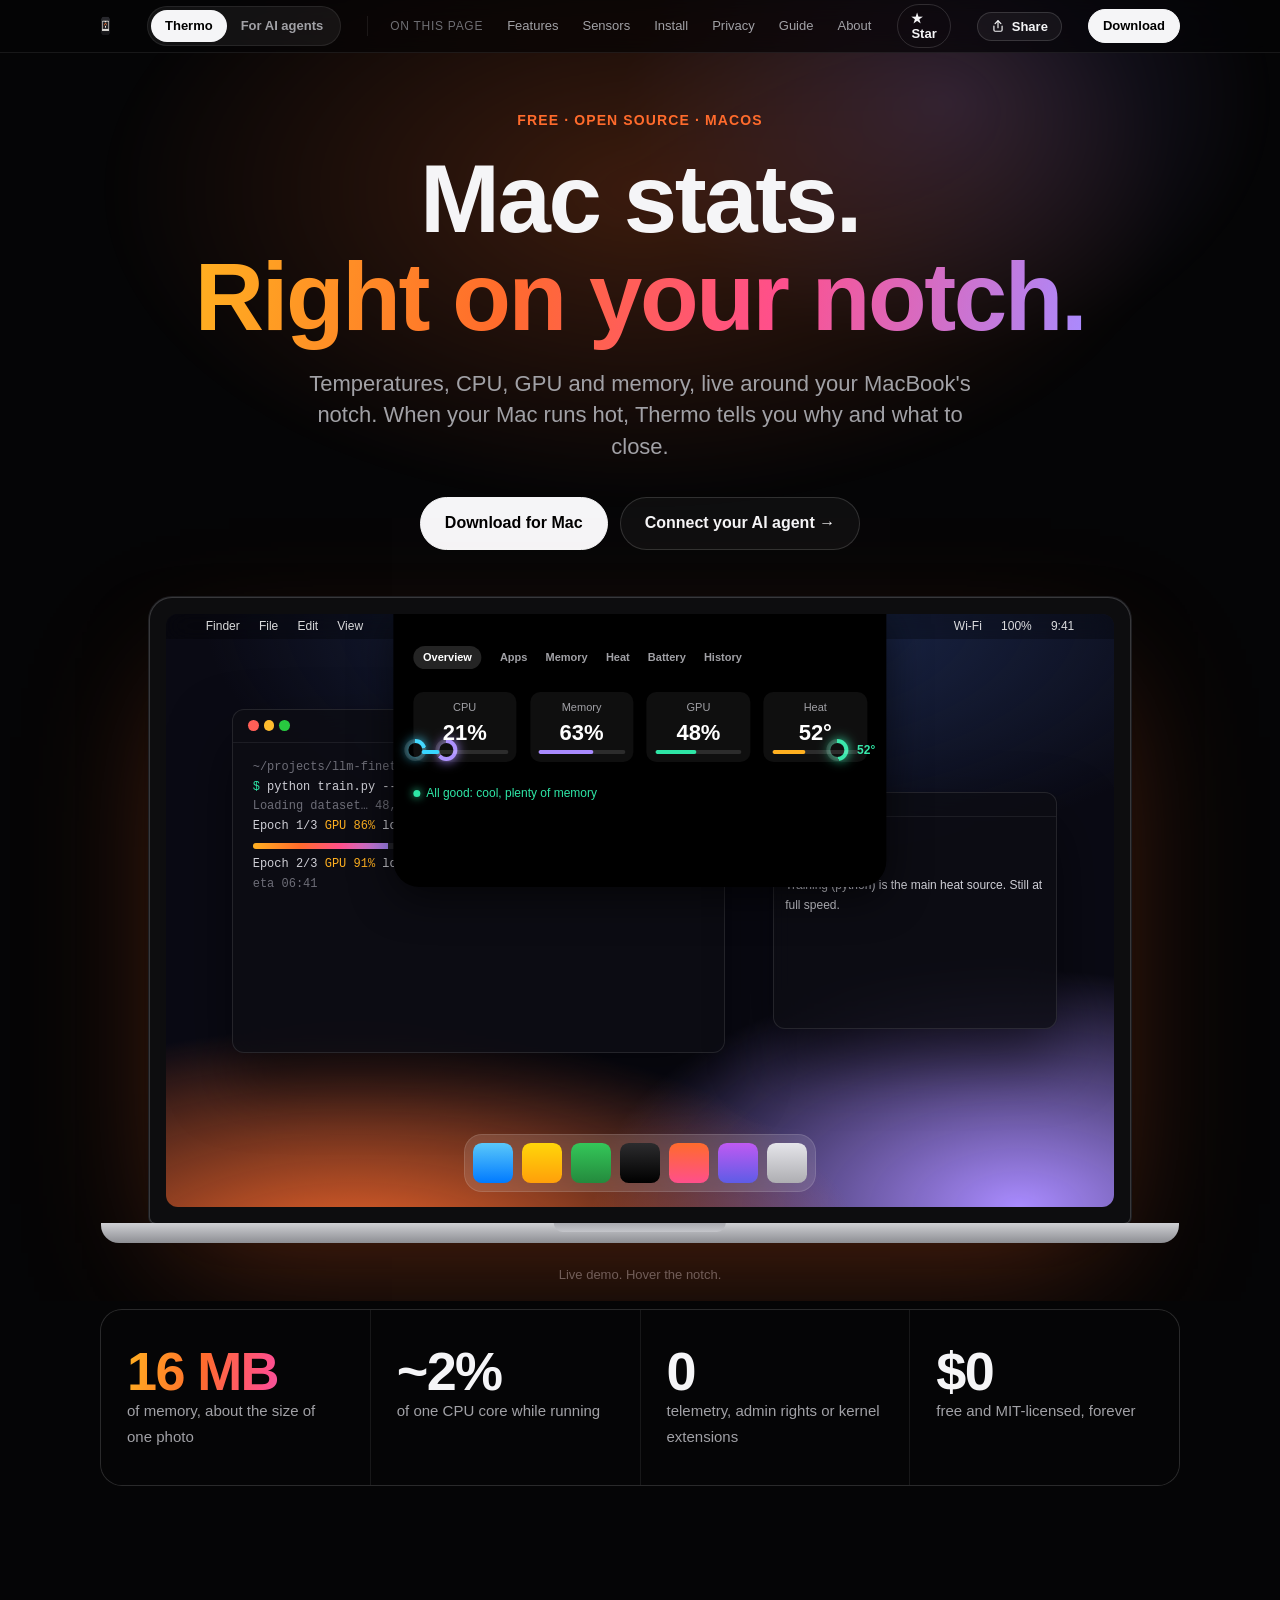
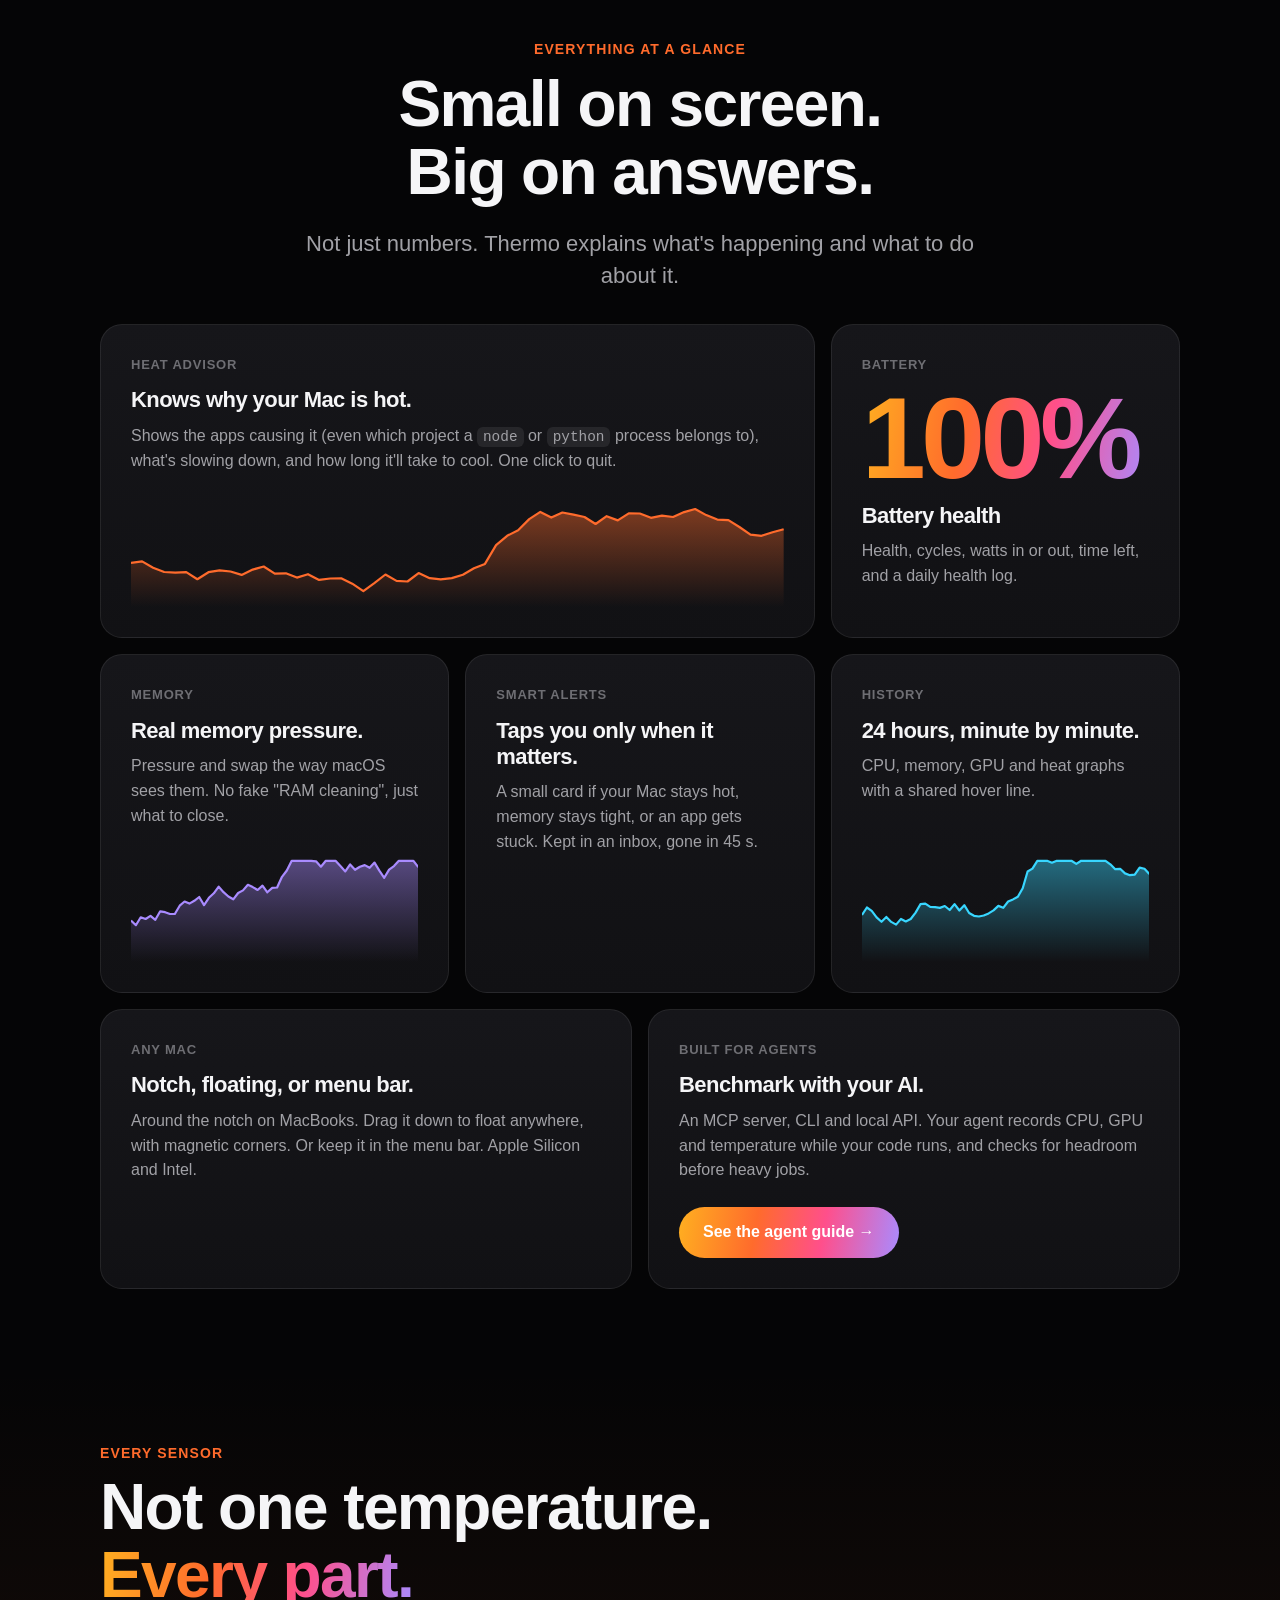
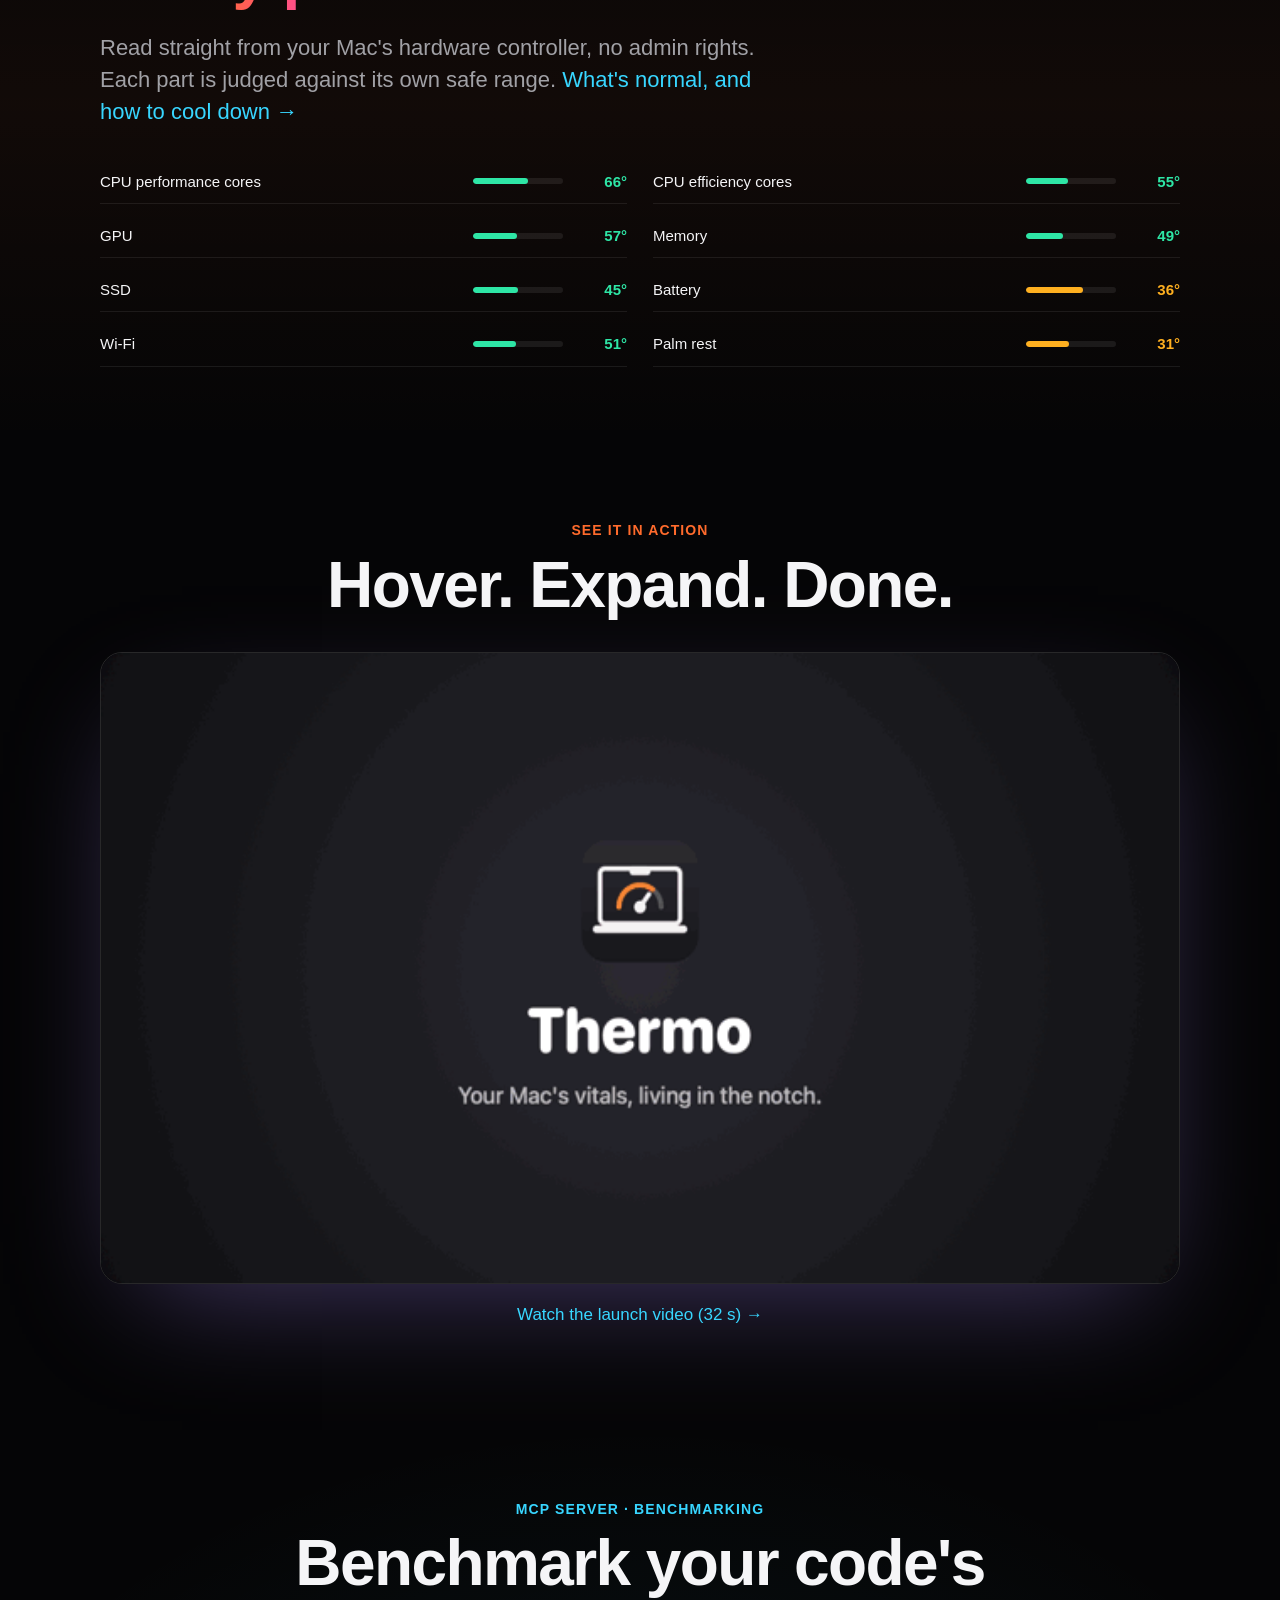
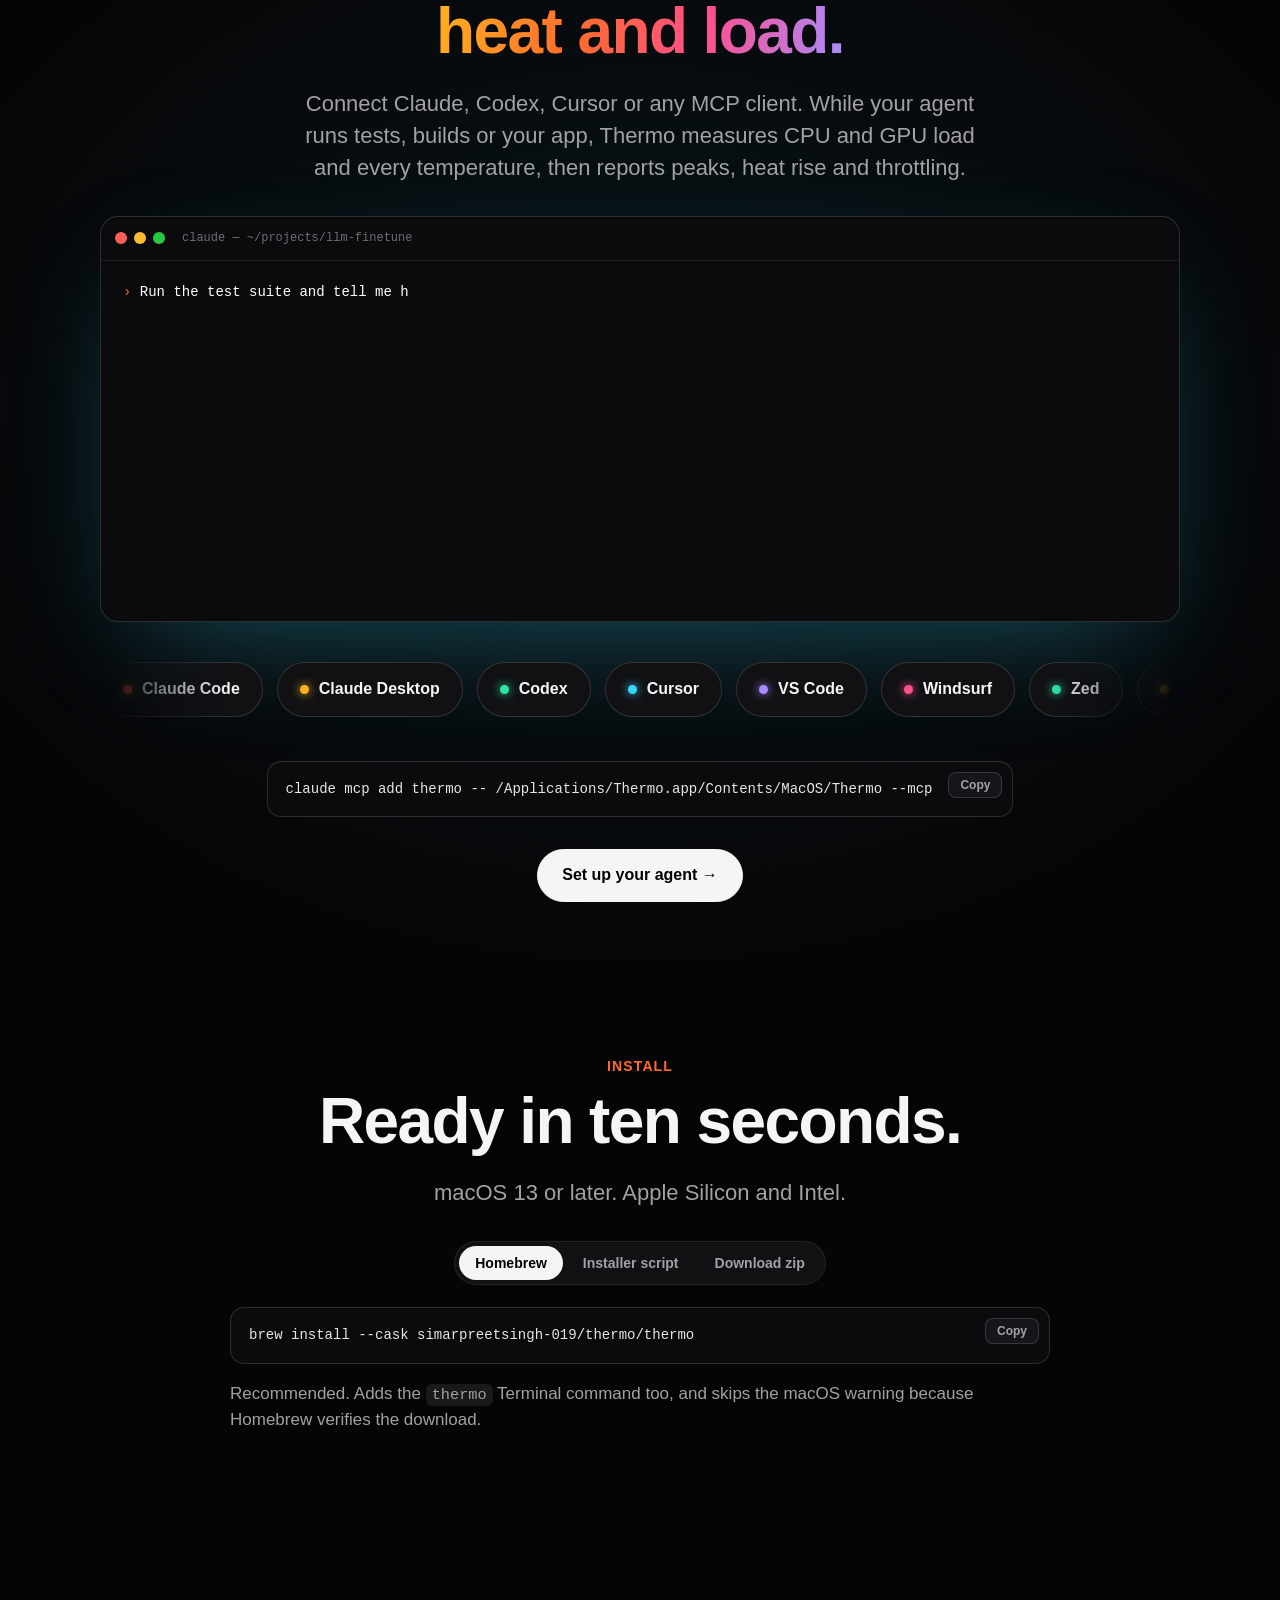
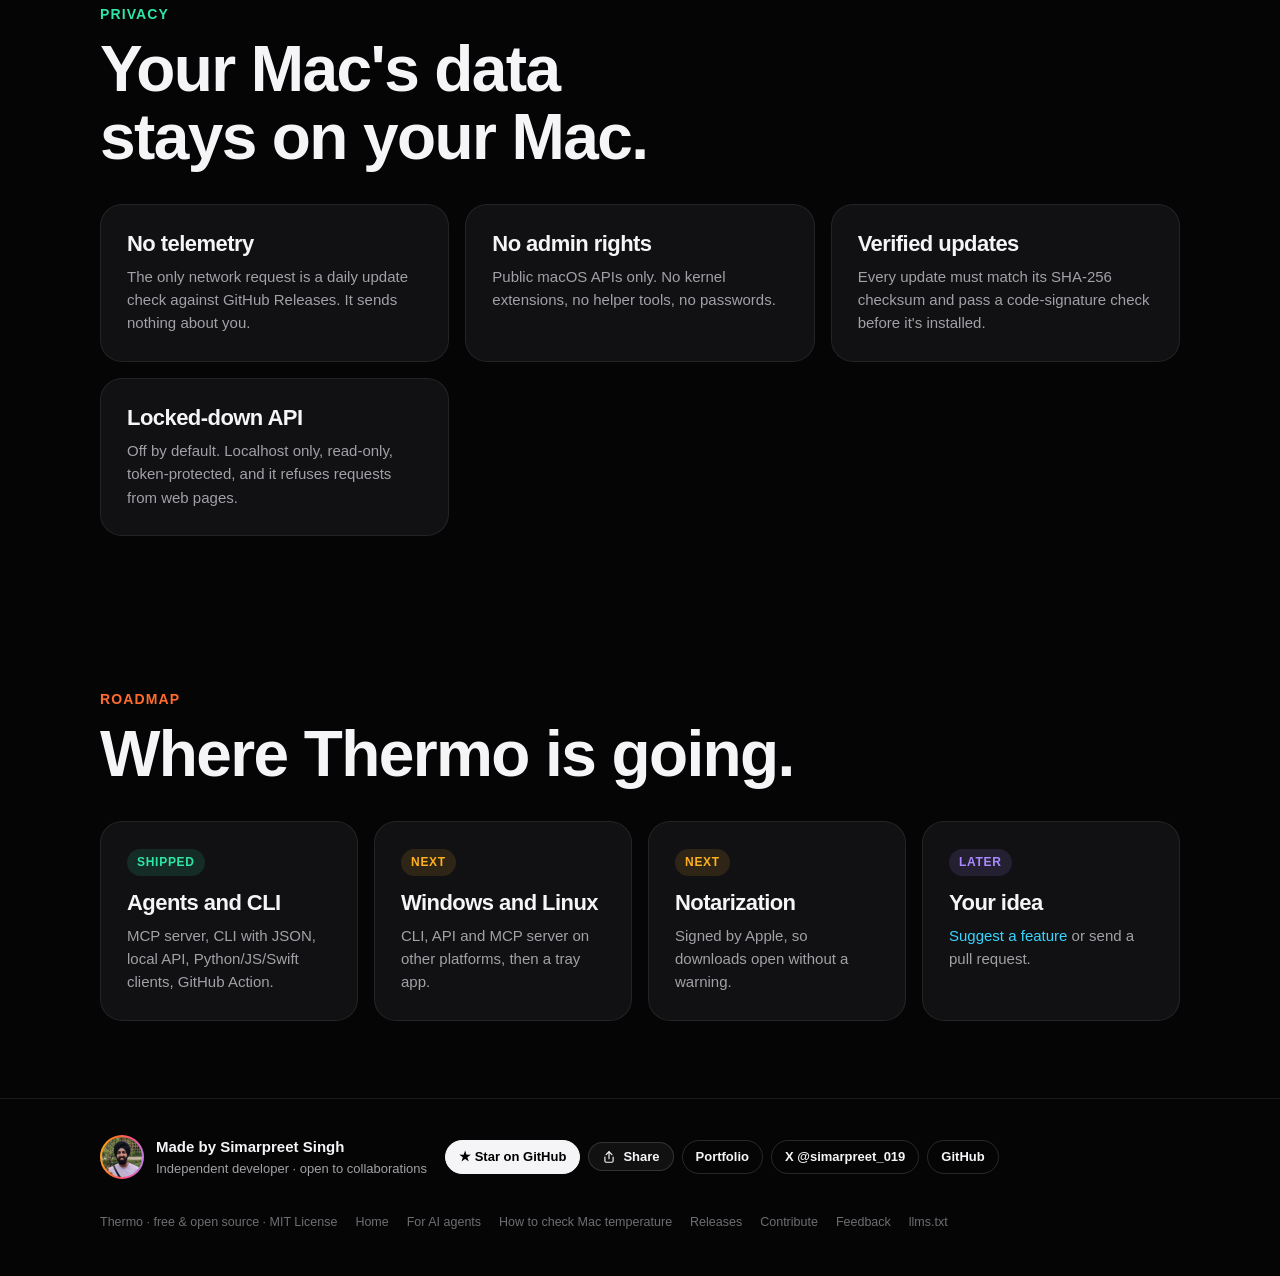
==== commit 123cea16: "Compact creator footer on all pages, Star in nav, richer structured data for search and AI answers C" ====
--- a/docs/index.html
+++ b/docs/index.html
@@ -25,11 +25,7 @@
 <meta name="twitter:image" content="https://simarpreetsingh-019.github.io/Thermo/og-home.png">
 <meta name="twitter:creator" content="@simarpreet_019">
 <script type="application/ld+json">
-{"@context":"https://schema.org","@type":"SoftwareApplication","name":"Thermo","operatingSystem":"macOS 13+",
- "applicationCategory":"UtilitiesApplication","offers":{"@type":"Offer","price":"0","priceCurrency":"USD"},
- "description":"Live CPU, GPU, RAM and temperature monitor for the MacBook notch, with battery health, history, CLI, local API and MCP server for AI agents.",
- "url":"https://simarpreetsingh-019.github.io/Thermo/","downloadUrl":"https://github.com/simarpreetsingh-019/Thermo/releases/latest",
- "license":"https://opensource.org/licenses/MIT","author":{"@type":"Person","name":"Simarpreet Singh","url":"https://simarpreetsingh-019.github.io"}}
+[{"@context": "https://schema.org", "@type": "SoftwareApplication", "name": "Thermo", "alternateName": "Thermo for Mac", "slogan": "Mac stats. Right on your notch.", "operatingSystem": "macOS 13 or later", "applicationCategory": "UtilitiesApplication", "applicationSubCategory": "System monitor", "softwareVersion": "1.8.0", "isAccessibleForFree": true, "offers": {"@type": "Offer", "price": "0", "priceCurrency": "USD"}, "description": "Free, open-source macOS app that shows live temperatures (CPU cores, GPU, memory, SSD, battery), CPU, GPU and memory usage around the MacBook notch, explains what is heating the Mac and what to close, tracks battery health and 24-hour history, and includes a CLI, local API and MCP server so AI agents can benchmark CPU/GPU load and temperature.", "featureList": ["Per-component temperatures", "CPU, GPU and memory usage", "Heat advisor with app to close", "Battery health", "24-hour history", "Smart alerts", "MCP server for AI agents", "Benchmark CPU, GPU and temperature of a workload"], "image": "https://simarpreetsingh-019.github.io/Thermo/og-home.png", "screenshot": "https://simarpreetsingh-019.github.io/Thermo/demo.gif", "url": "https://simarpreetsingh-019.github.io/Thermo/", "downloadUrl": "https://github.com/simarpreetsingh-019/Thermo/releases/latest", "installUrl": "https://simarpreetsingh-019.github.io/Thermo/#install", "codeRepository": "https://github.com/simarpreetsingh-019/Thermo", "license": "https://opensource.org/licenses/MIT", "author": {"@type": "Person", "name": "Simarpreet Singh", "url": "https://simarpreetsingh-019.github.io", "image": "https://simarpreetsingh-019.github.io/Thermo/creator.jpg", "sameAs": ["https://x.com/simarpreet_019", "https://github.com/simarpreetsingh-019"]}}, {"@context": "https://schema.org", "@type": "WebSite", "name": "Thermo", "url": "https://simarpreetsingh-019.github.io/Thermo/"}]
 </script>
 <link rel="stylesheet" href="style.css">
 </head>
@@ -41,6 +37,7 @@
   <div class="links"><span class="lbl">On this page</span>
     <a href="#features">Features</a><a href="#temps-sec">Sensors</a><a href="#install">Install</a><a href="#privacy">Privacy</a><a href="mac-temperature.html">Guide</a><a href="#about">About</a>
   </div>
+  <a class="star" href="https://github.com/simarpreetsingh-019/Thermo">★ Star</a>
   <button class="share" data-share data-text="Mac stats, right on your notch. Free and open source:">Share</button>
   <a class="btn primary cta" href="#install">Download</a>
 </div></nav>
@@ -300,34 +297,26 @@
   </div>
 </section>
 
-<section id="about">
-  <div class="wrap">
-    <div class="creator rv">
-      <div>
-        <div class="who">
-          <img class="avatar" src="creator.jpg" alt="Simarpreet Singh" width="96" height="96" loading="lazy">
-          <div><div class="eyebrow">Made by</div><h2 style="margin:6px 0 0">Simarpreet Singh</h2></div>
-        </div>
-        <p class="lede" style="font-size:18px">Independent developer building small, fast tools for Mac. Thermo is free and open source. If it helps you, a star helps others (and AI agents) find it.</p>
-        <div class="btns" style="margin-top:26px">
-          <a class="btn primary" href="https://github.com/simarpreetsingh-019/Thermo">★ Star on GitHub</a>
-          <a class="btn" href="https://github.com/simarpreetsingh-019/Thermo/blob/main/CONTRIBUTING.md">Contribute</a>
-          <button class="btn share-big" data-share data-url="https://simarpreetsingh-019.github.io/Thermo/">Share Thermo</button>
-        </div>
-      </div>
-      <div class="links-list">
-        <a href="https://simarpreetsingh-019.github.io">Portfolio <span>simarpreetsingh-019.github.io</span></a>
-        <a href="https://x.com/simarpreet_019">X <span>@simarpreet_019</span></a>
-        <a href="https://github.com/simarpreetsingh-019">GitHub <span>@simarpreetsingh-019</span></a>
-        <a href="https://github.com/simarpreetsingh-019/Thermo/issues/new/choose">Feedback <span>bug or idea</span></a>
-      </div>
-    </div>
-  </div>
-</section>
-
-<footer><div class="wrap">
-  <span>Thermo · MIT License · Made by <a href="https://simarpreetsingh-019.github.io">Simarpreet Singh</a></span>
-  <span><a href="mac-temperature.html">How to check Mac temperature</a> · <a href="agents.html">AI agents</a> · <a href="https://github.com/simarpreetsingh-019/Thermo">GitHub</a> · <a href="https://github.com/simarpreetsingh-019/Thermo/releases">Releases</a> · <a href="llms.txt">llms.txt</a></span>
+<footer class="site" id="about"><div class="wrap">
+  <div class="row">
+    <a class="me" href="https://simarpreetsingh-019.github.io" title="Simarpreet Singh's portfolio">
+      <img src="creator.jpg" alt="Simarpreet Singh" width="44" height="44" loading="lazy">
+      <div><b>Made by Simarpreet Singh</b><span>Independent developer · open to collaborations</span></div>
+    </a>
+    <div class="acts">
+      <a class="pill star" href="https://github.com/simarpreetsingh-019/Thermo">★ Star on GitHub</a>
+      <button class="share" data-share data-url="https://simarpreetsingh-019.github.io/Thermo/">Share</button>
+      <a class="pill" href="https://simarpreetsingh-019.github.io">Portfolio</a>
+      <a class="pill" href="https://x.com/simarpreet_019">X @simarpreet_019</a>
+      <a class="pill" href="https://github.com/simarpreetsingh-019">GitHub</a>
+    </div>
+  </div>
+  <div class="fine">
+    <span>Thermo · free &amp; open source · MIT License</span>
+    <a href="./">Home</a><a href="agents.html">For AI agents</a><a href="mac-temperature.html">How to check Mac temperature</a>
+    <a href="https://github.com/simarpreetsingh-019/Thermo/releases">Releases</a><a href="https://github.com/simarpreetsingh-019/Thermo/blob/main/CONTRIBUTING.md">Contribute</a>
+    <a href="https://github.com/simarpreetsingh-019/Thermo/issues/new/choose">Feedback</a><a href="llms.txt">llms.txt</a>
+  </div>
 </div></footer>
 
 <script src="site.js"></script>
--- a/docs/style.css
+++ b/docs/style.css
@@ -230,3 +230,20 @@
 nav .links{white-space:nowrap}
 @media (max-width:1000px){nav .links .lbl{display:none}}
 @media (max-width:900px){nav .links{display:none}}
+/* Compact creator footer */
+footer.site{padding:36px 0 44px;border-top:1px solid var(--line);font-size:14px;color:var(--mut)}
+footer.site .row{display:flex;flex-wrap:wrap;align-items:center;justify-content:space-between;gap:18px}
+footer.site .me{display:flex;align-items:center;gap:12px;color:var(--fg)}
+footer.site .me:hover{text-decoration:none}
+footer.site .me img{width:44px;height:44px;border-radius:50%;object-fit:cover;border:2px solid transparent;background:var(--grad) border-box}
+footer.site .me b{display:block;font-size:15px}
+footer.site .me span{color:var(--mut);font-size:13px}
+footer.site .acts{display:flex;flex-wrap:wrap;gap:8px;align-items:center}
+footer.site .acts a.pill{padding:6px 13px;border-radius:999px;border:1px solid var(--line2);color:var(--fg);font-weight:600;font-size:13px}
+footer.site .acts a.pill:hover{text-decoration:none;background:rgba(255,255,255,.08)}
+footer.site .acts a.star{background:var(--fg);color:#000;border-color:var(--fg)}
+footer.site .fine{margin-top:18px;display:flex;flex-wrap:wrap;gap:6px 18px;color:var(--dim);font-size:12.5px}
+footer.site .fine a{color:var(--dim)}
+nav .star{display:inline-flex;align-items:center;gap:6px;font:600 13px -apple-system,sans-serif;padding:6px 13px;border-radius:999px;border:1px solid var(--line2);color:var(--fg)}
+nav .star:hover{text-decoration:none;background:rgba(255,255,255,.08)}
+@media (max-width:600px){nav .star{display:none}}
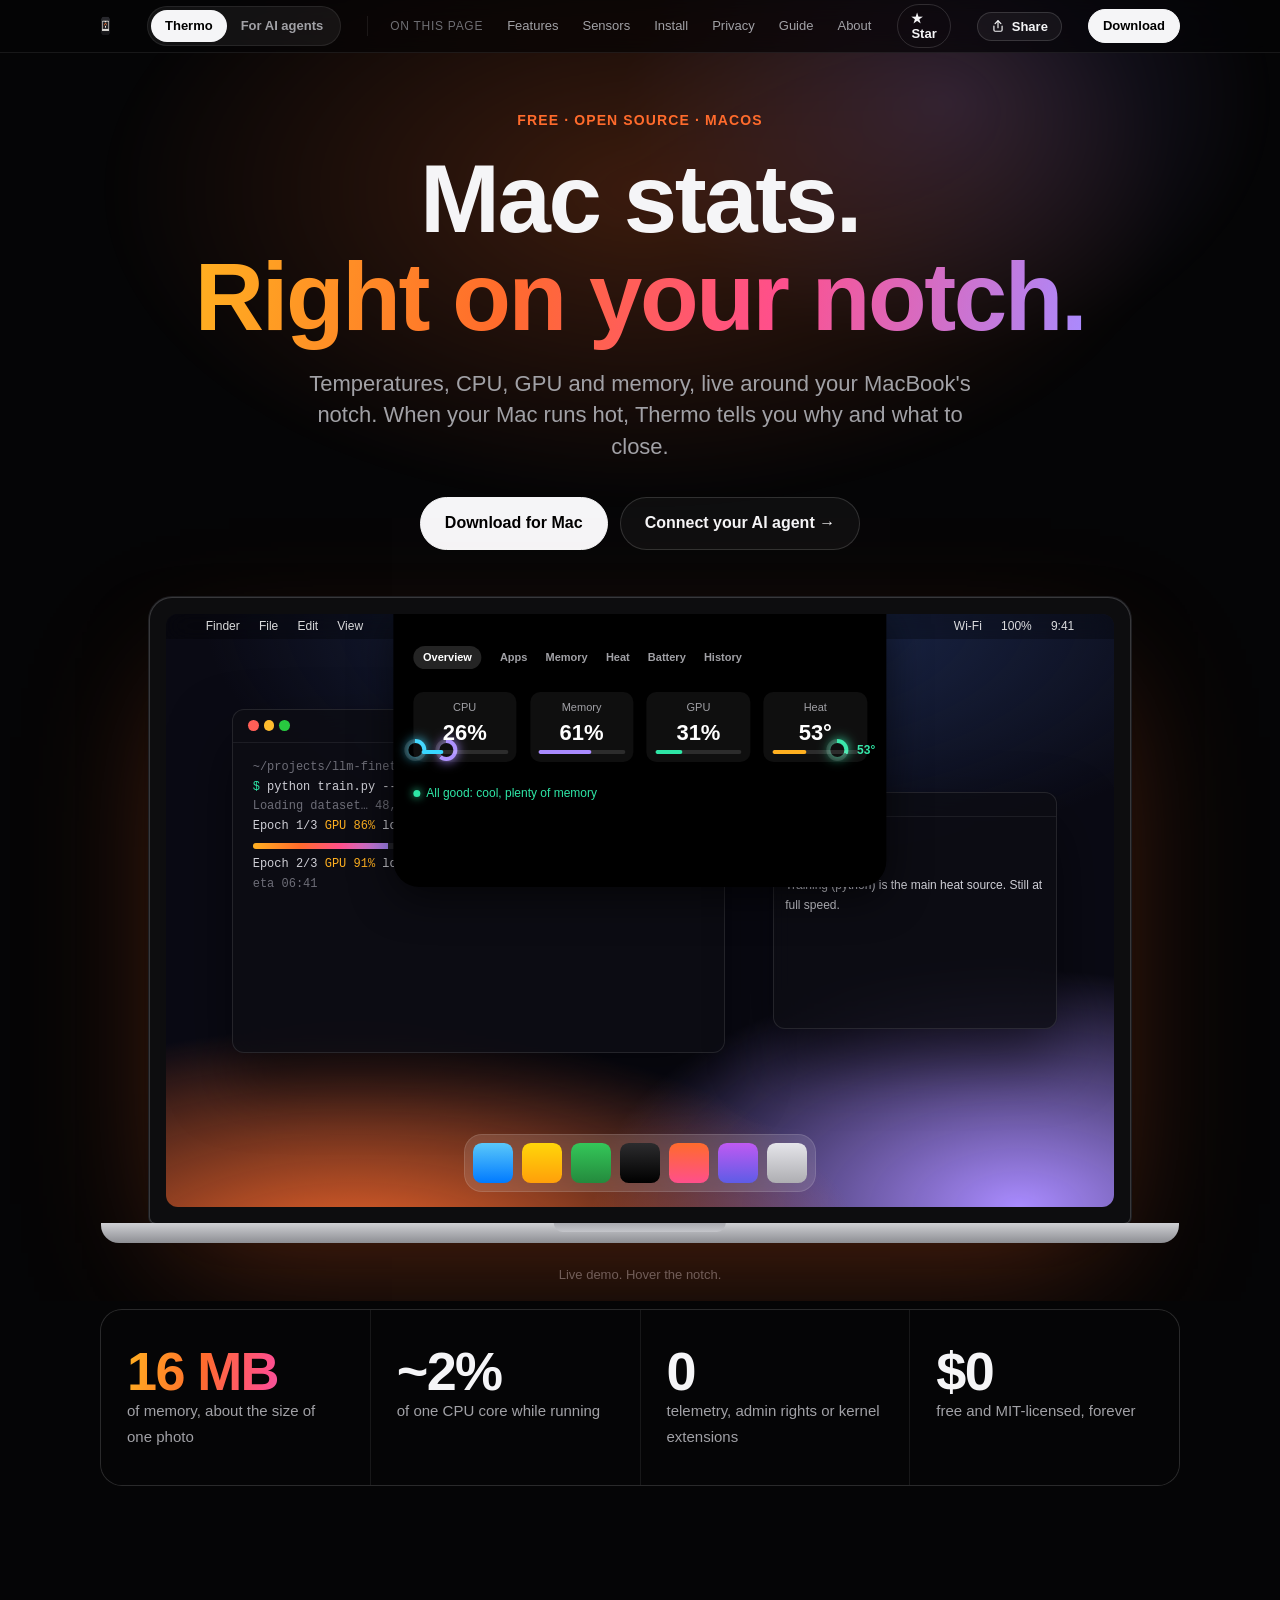
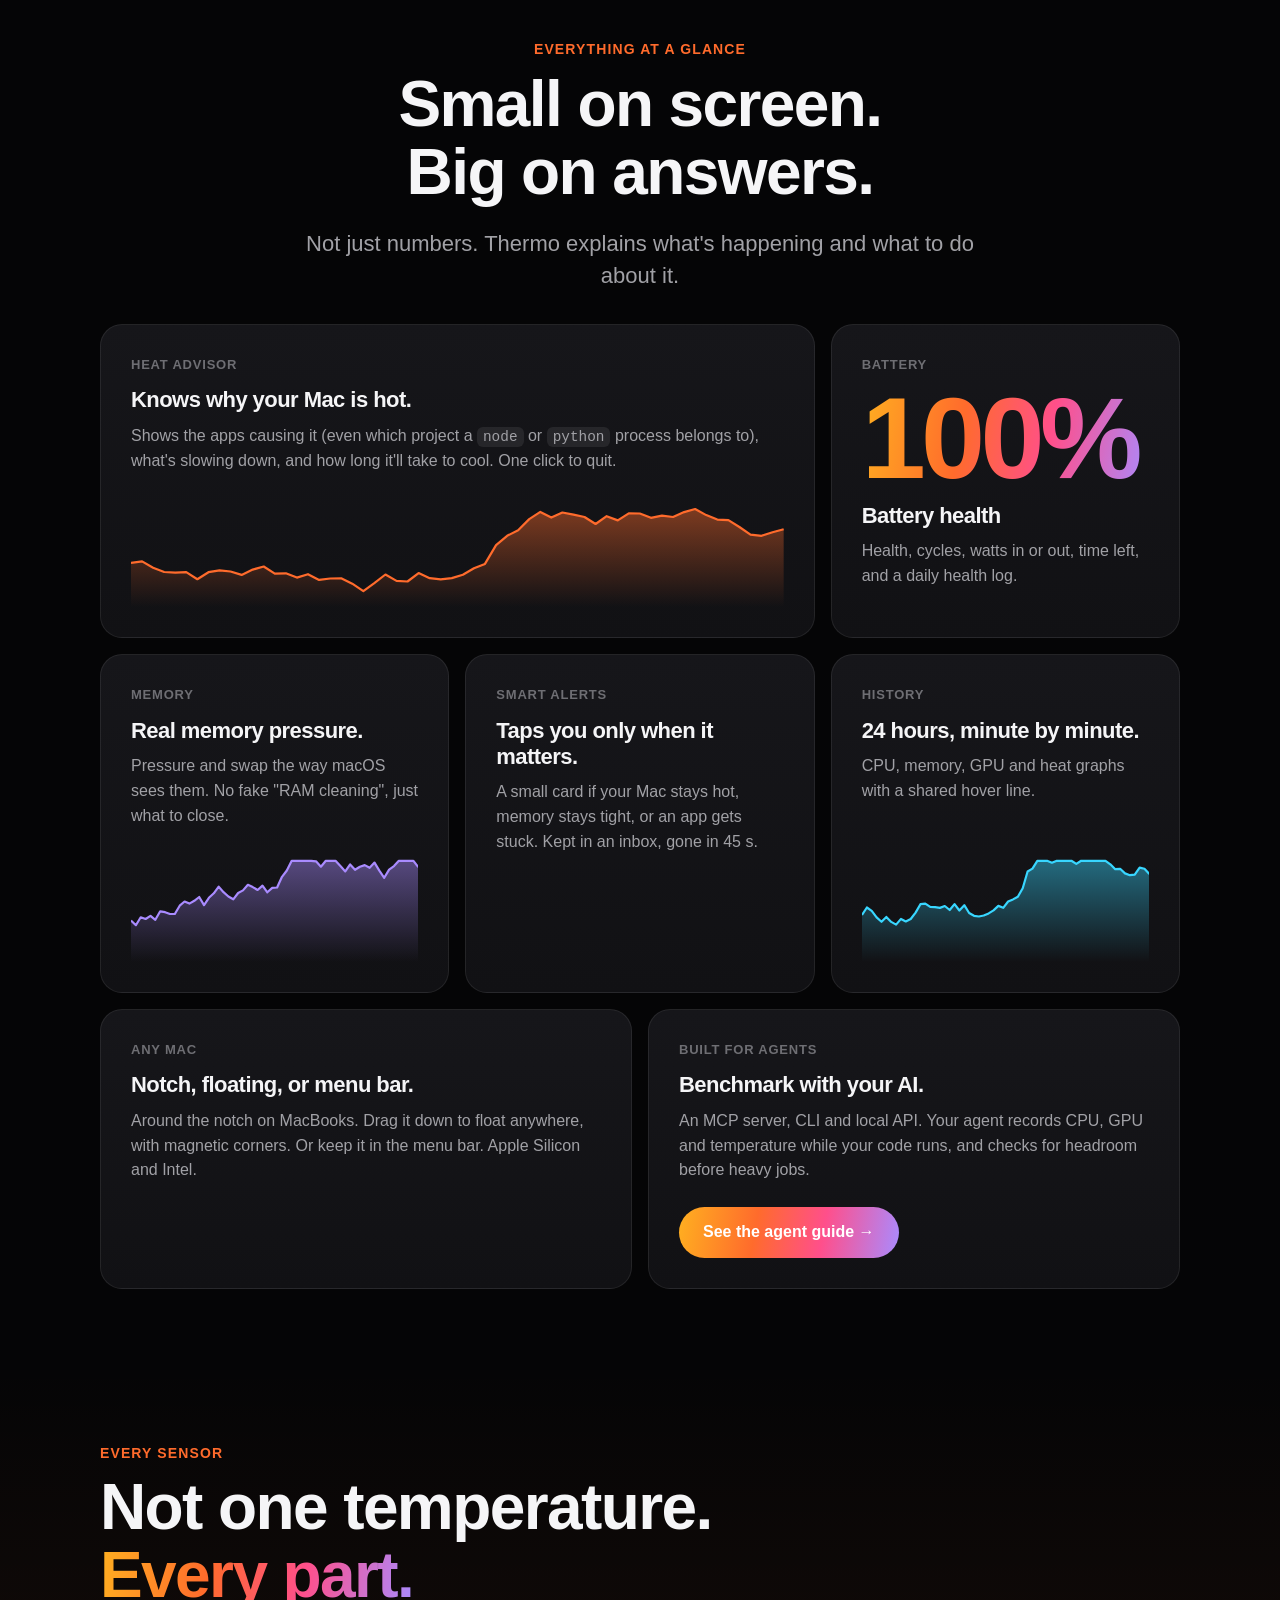
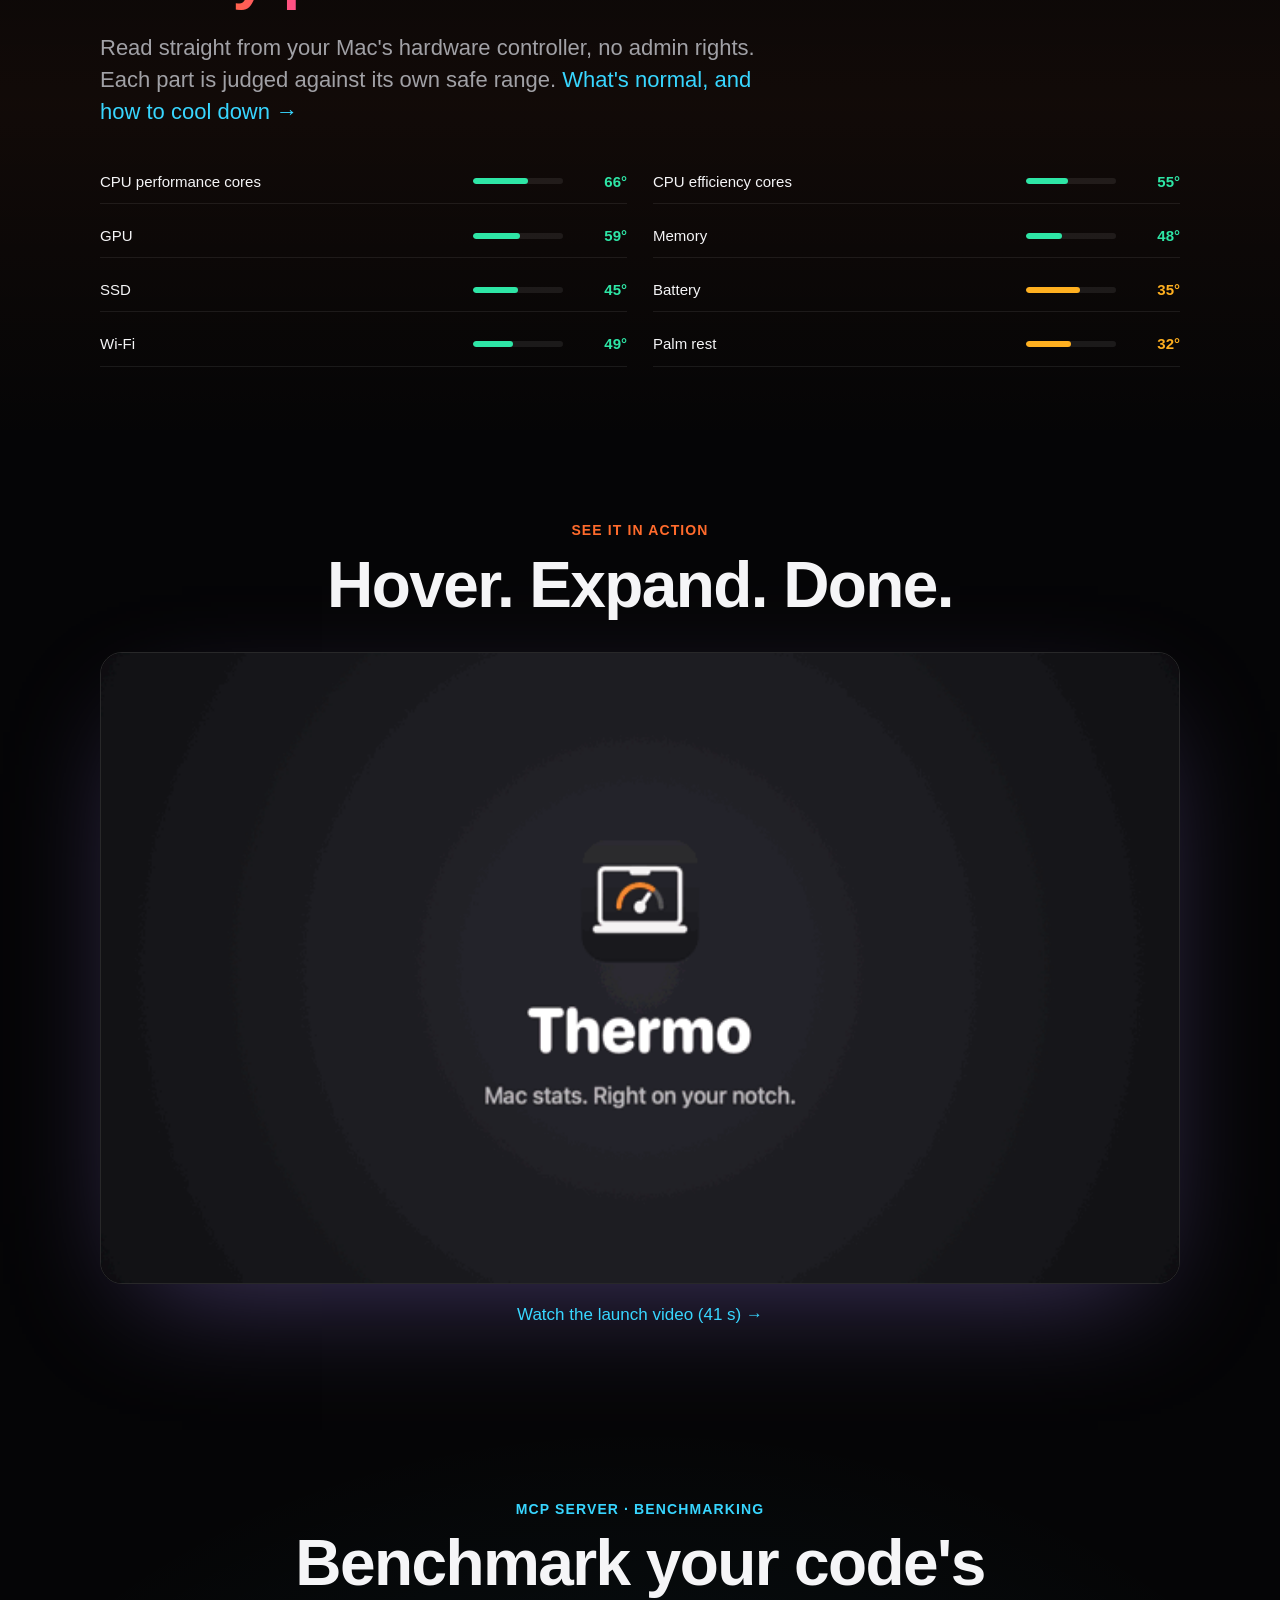
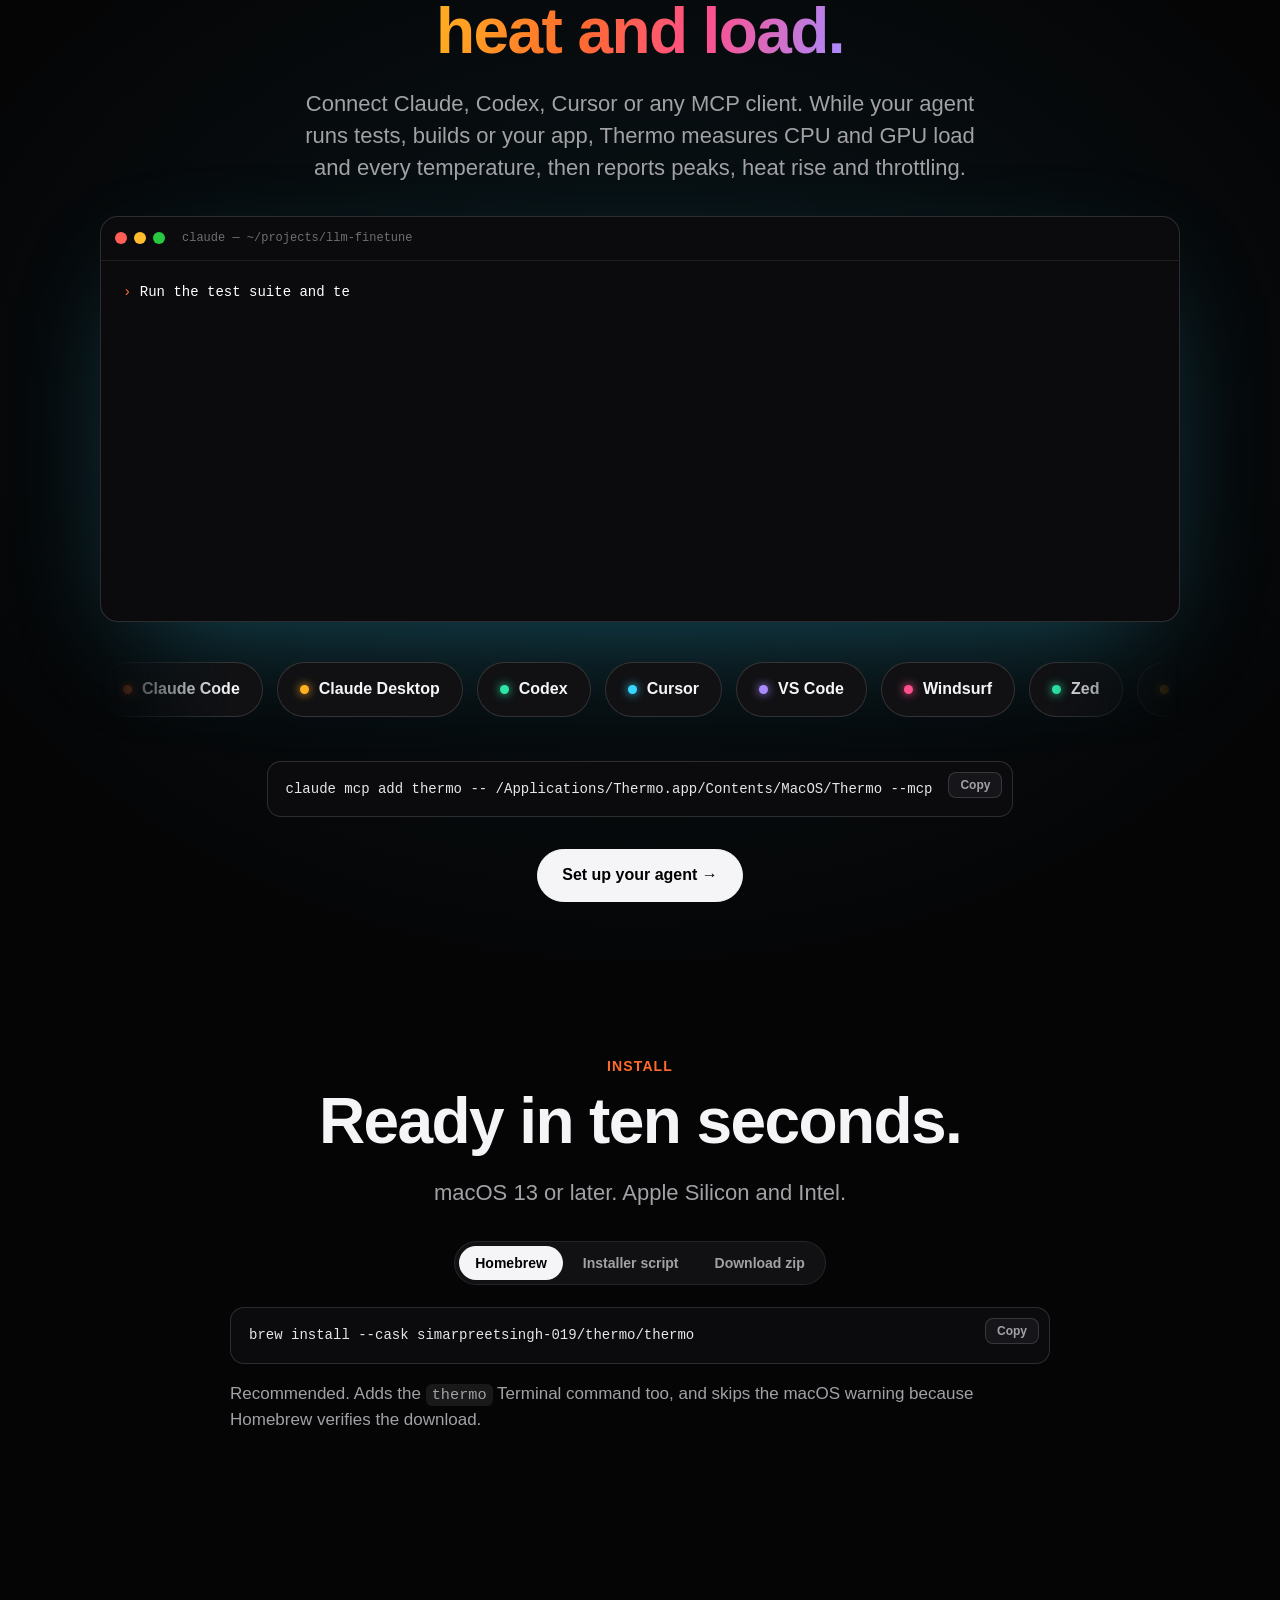
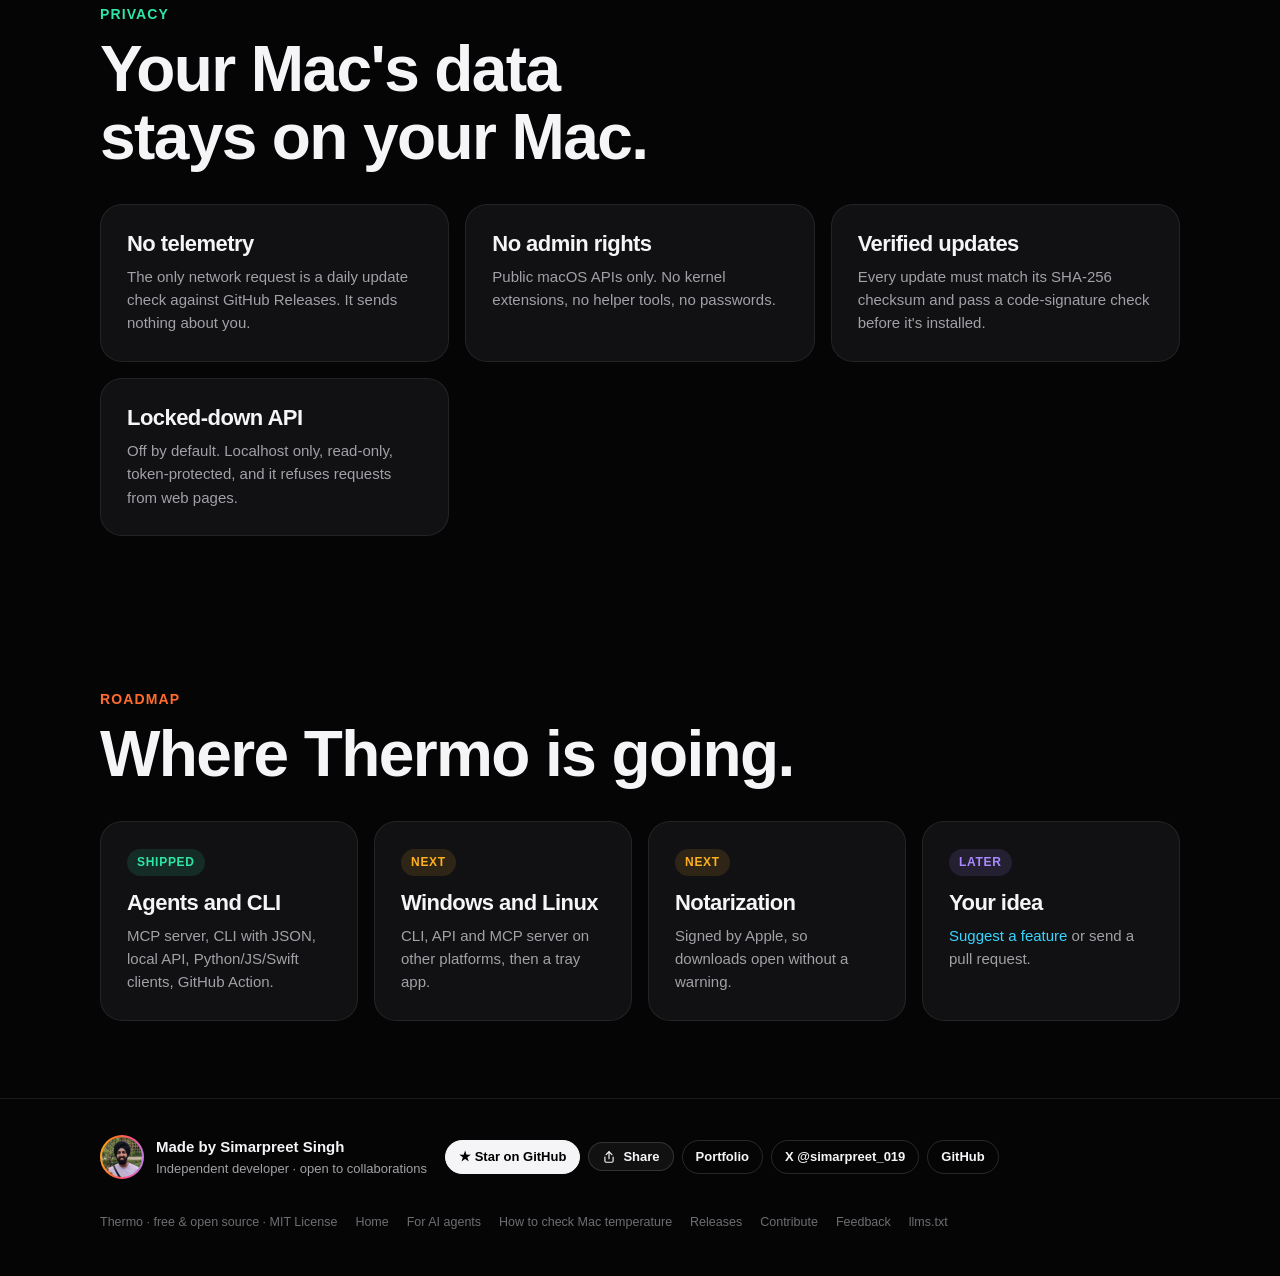
==== commit dc933ae0: "New demo GIF and 41 s launch video: every-part temps, battery, history, benchmarks; fix tab names wr" ====
--- a/docs/index.html
+++ b/docs/index.html
@@ -181,7 +181,7 @@
       <h2>Hover. Expand. Done.</h2>
     </div>
     <div class="frame rv"><img src="demo.gif" alt="Thermo expanding from the MacBook notch to show CPU, GPU, memory and temperature" loading="lazy" width="1120" height="630"></div>
-    <p class="center" style="color:var(--dim);margin-top:18px"><a href="https://github.com/simarpreetsingh-019/Thermo/raw/main/docs/launch.mp4">Watch the launch video (32 s) →</a></p>
+    <p class="center" style="color:var(--dim);margin-top:18px"><a href="https://github.com/simarpreetsingh-019/Thermo/raw/main/docs/launch.mp4">Watch the launch video (41 s) →</a></p>
   </div>
 </section>
 
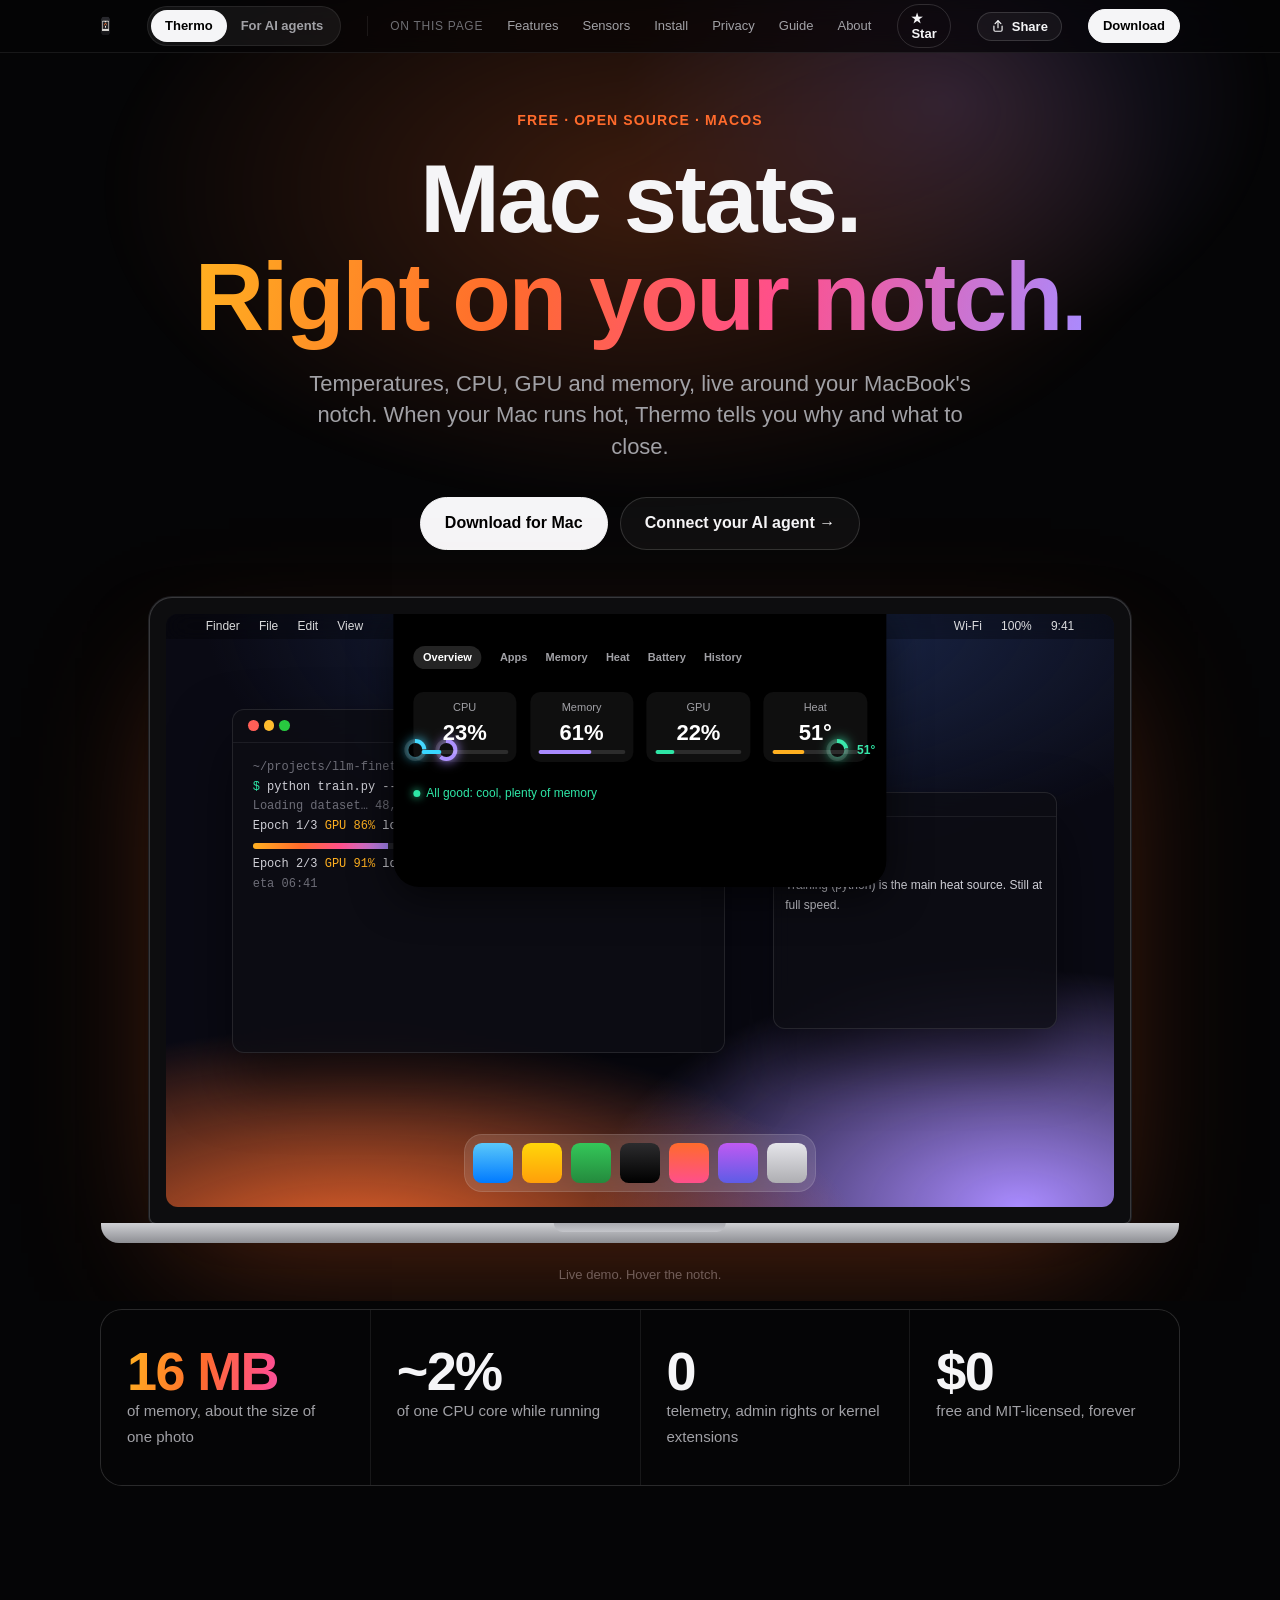
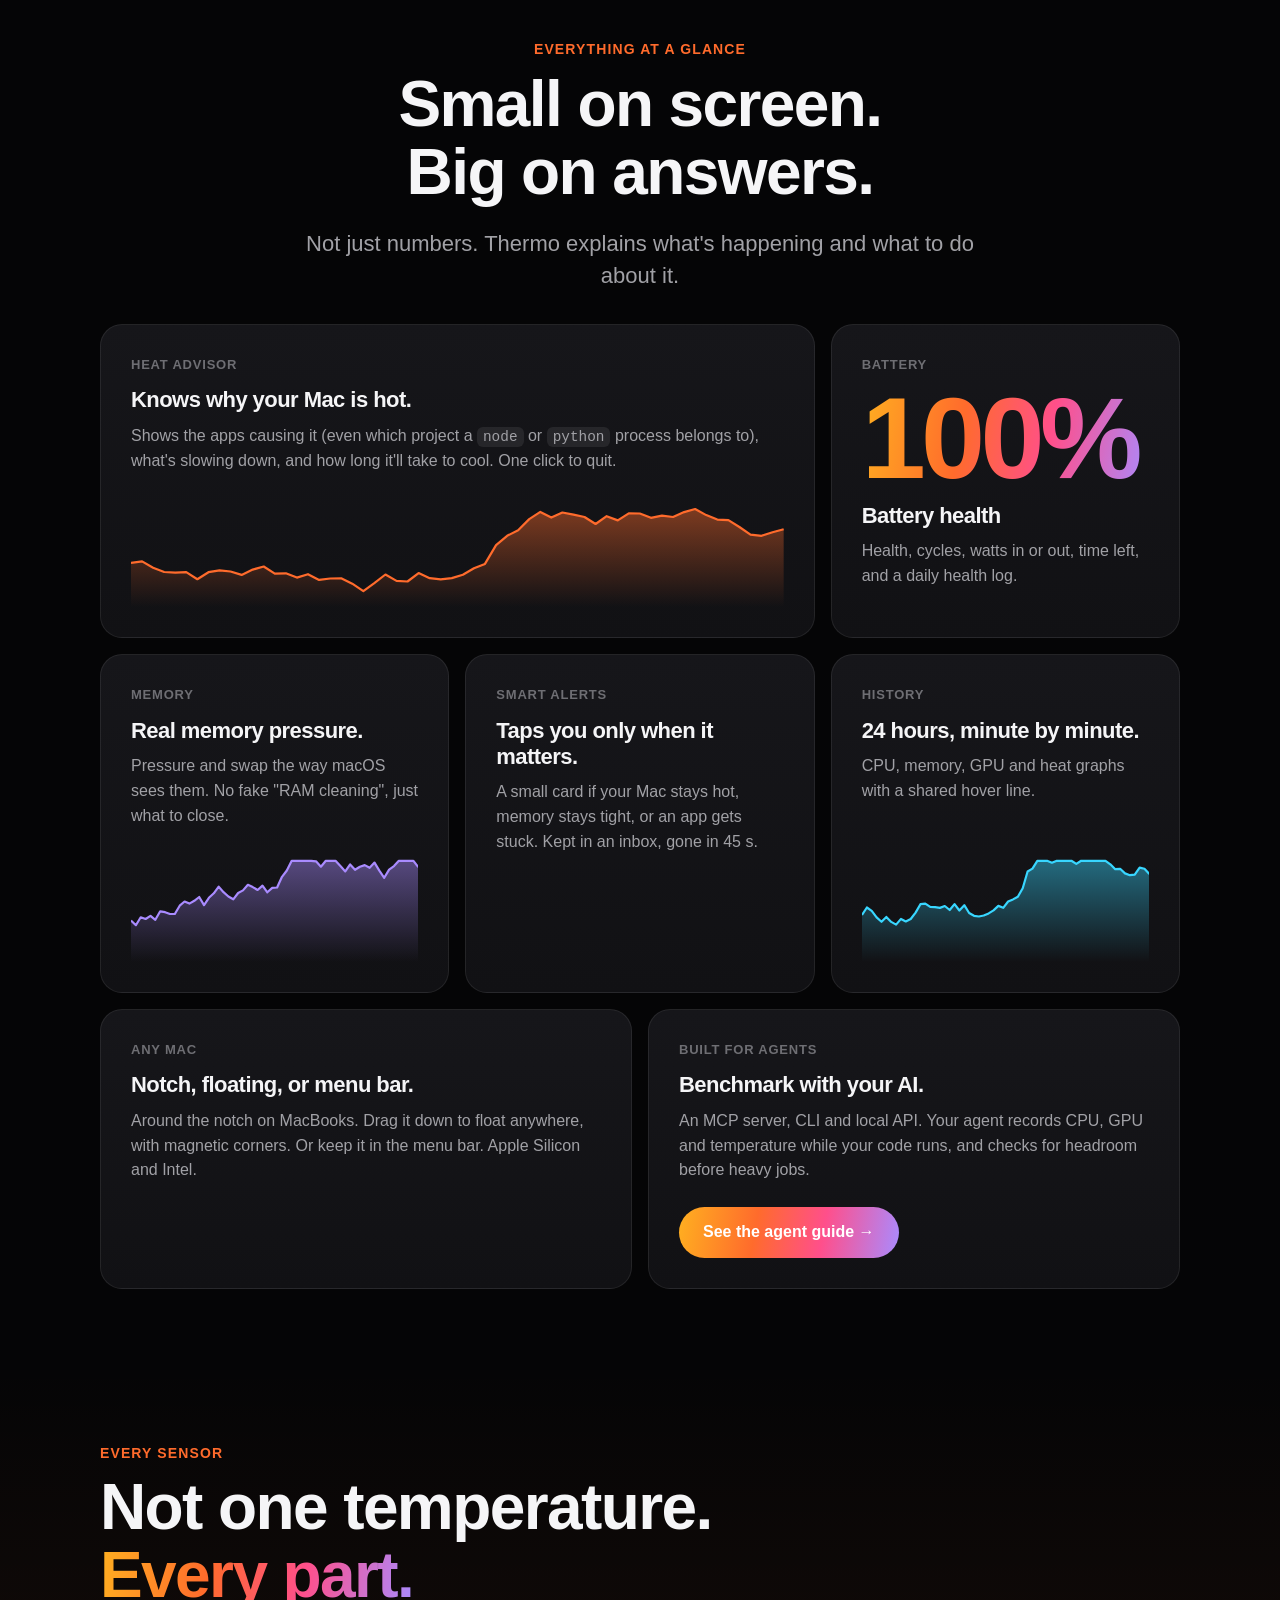
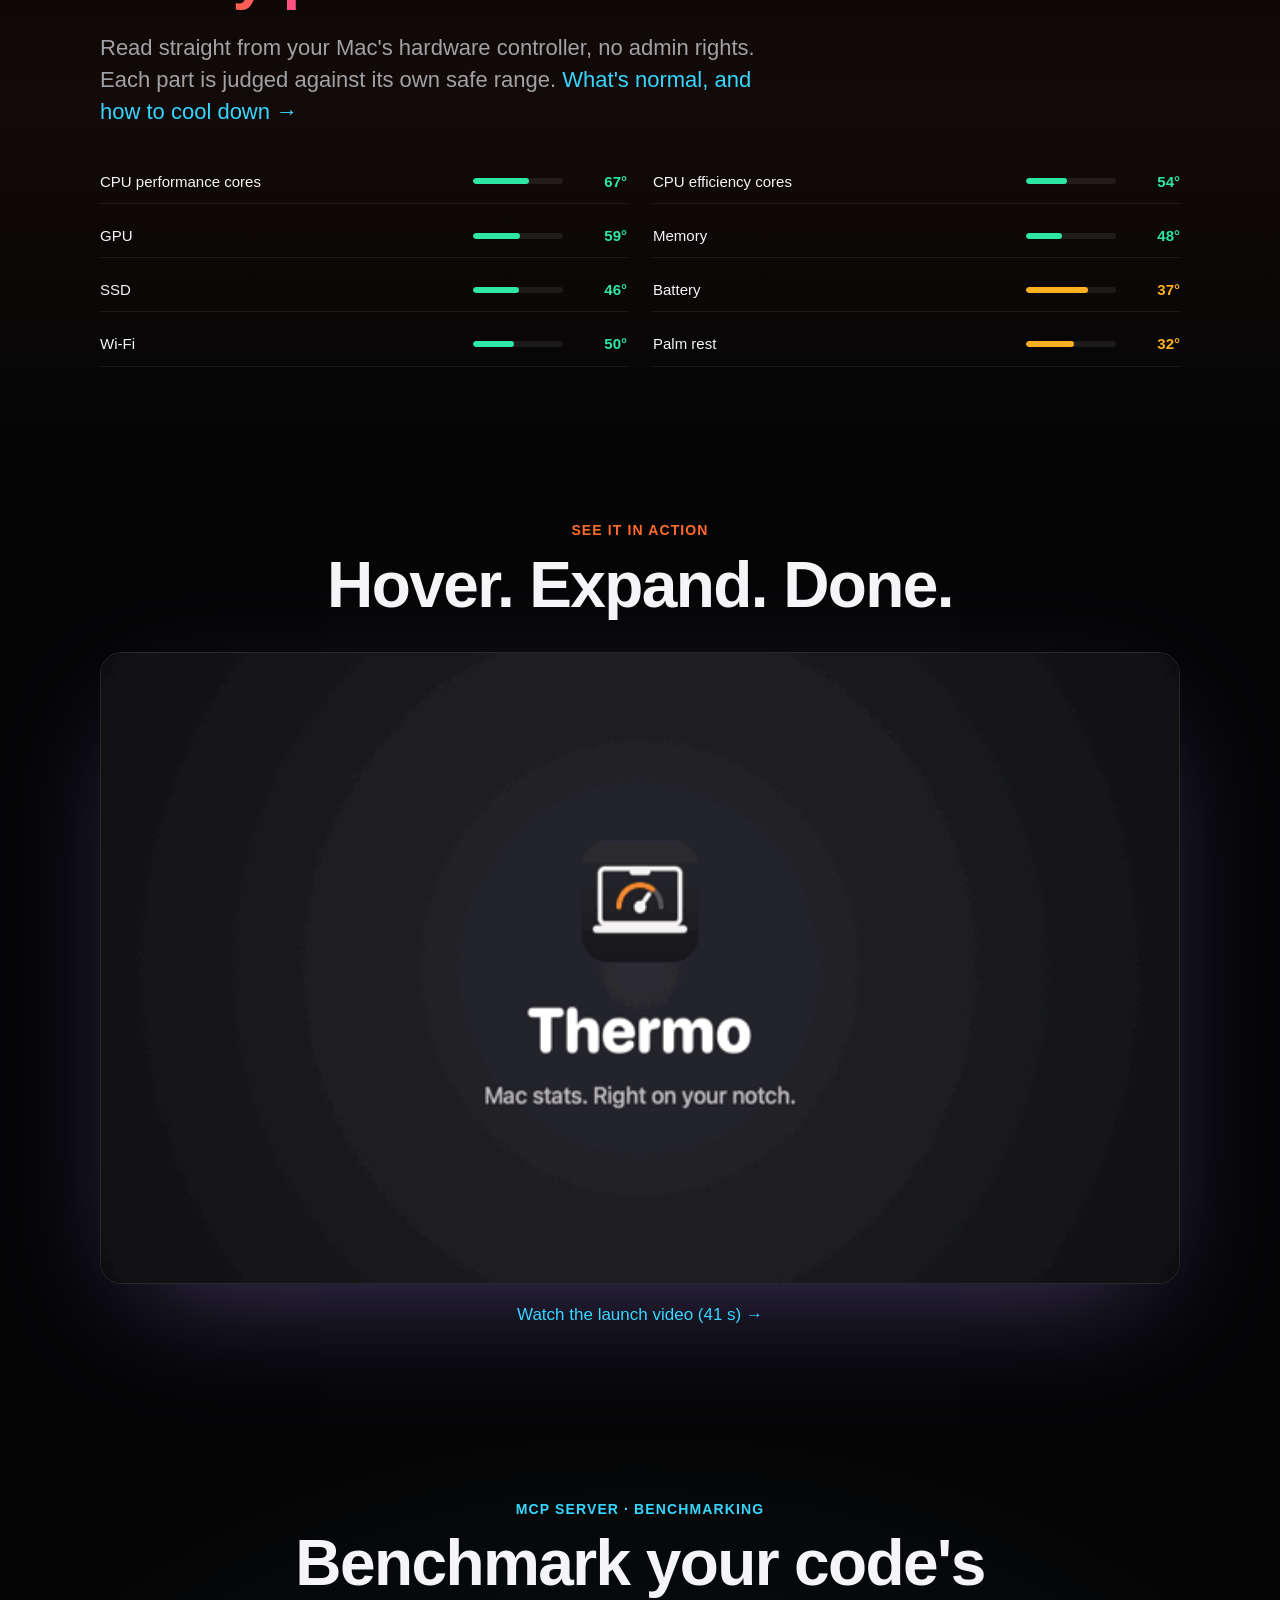
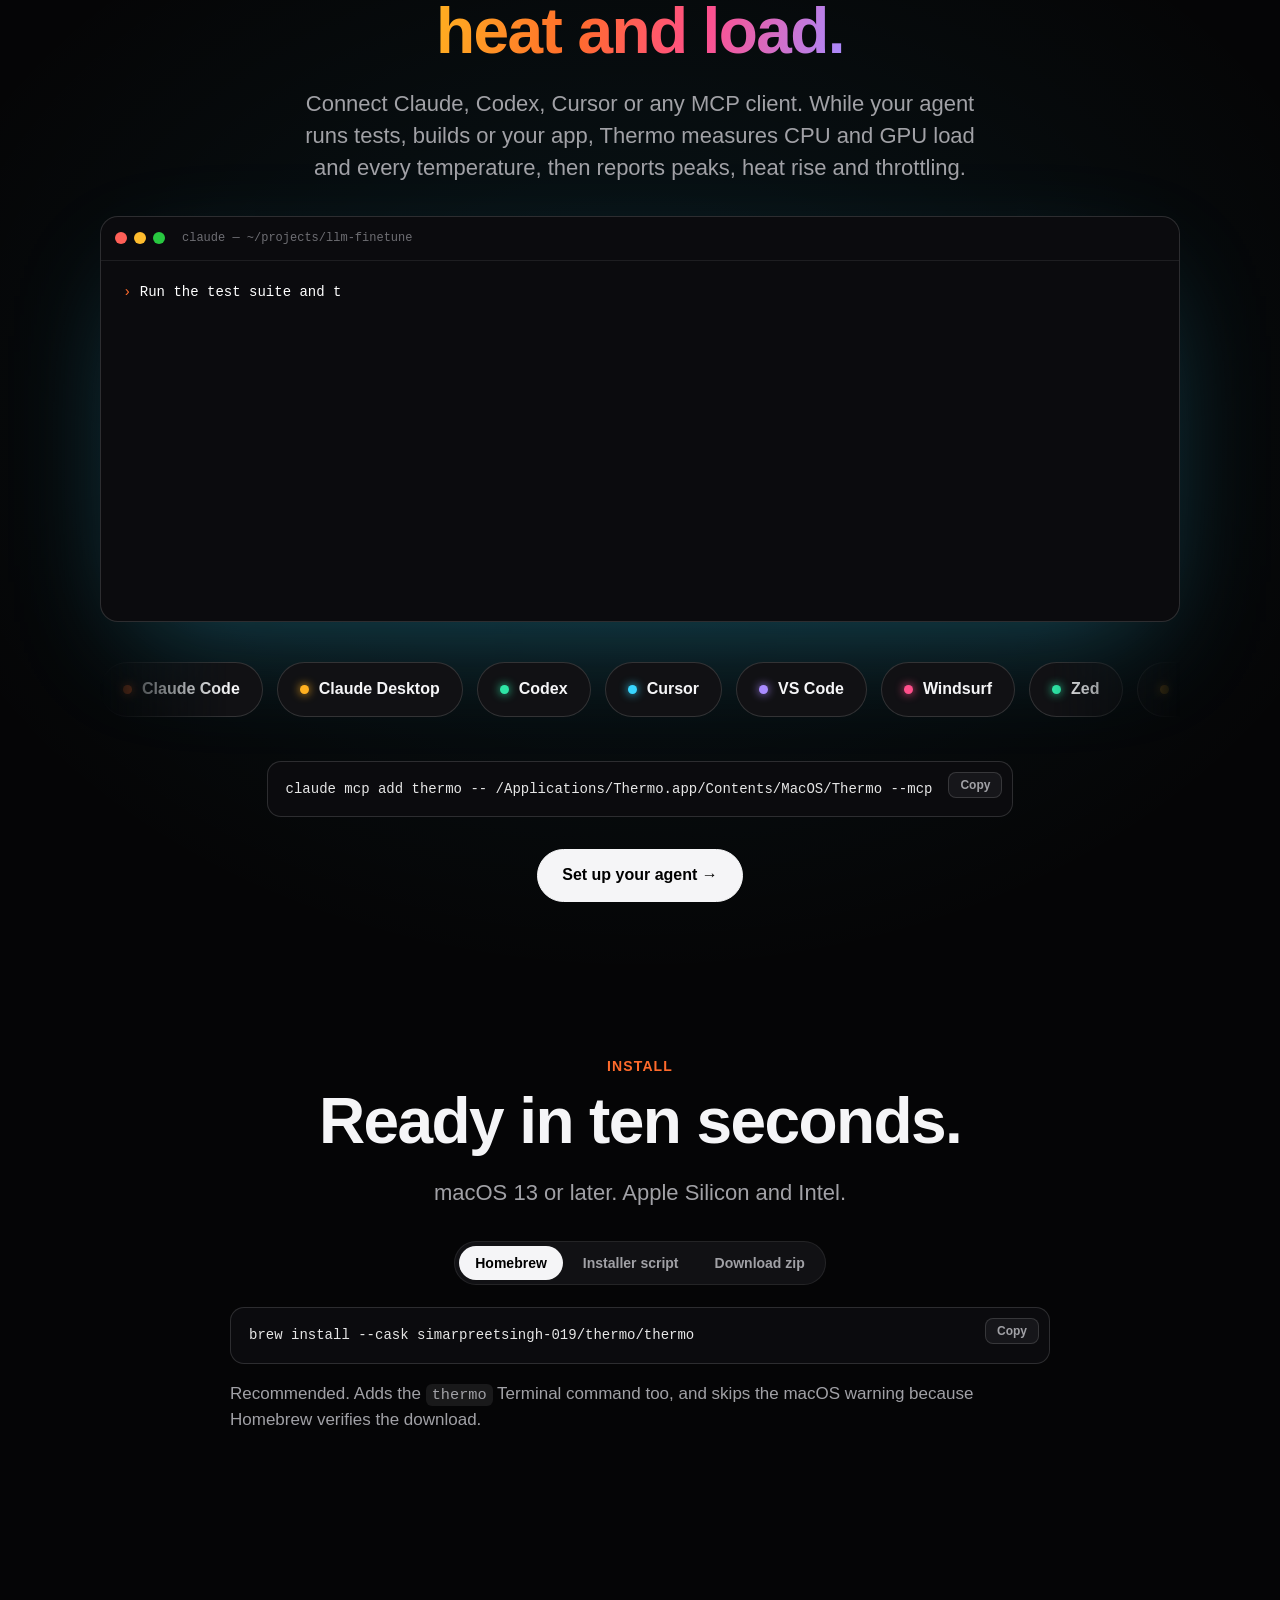
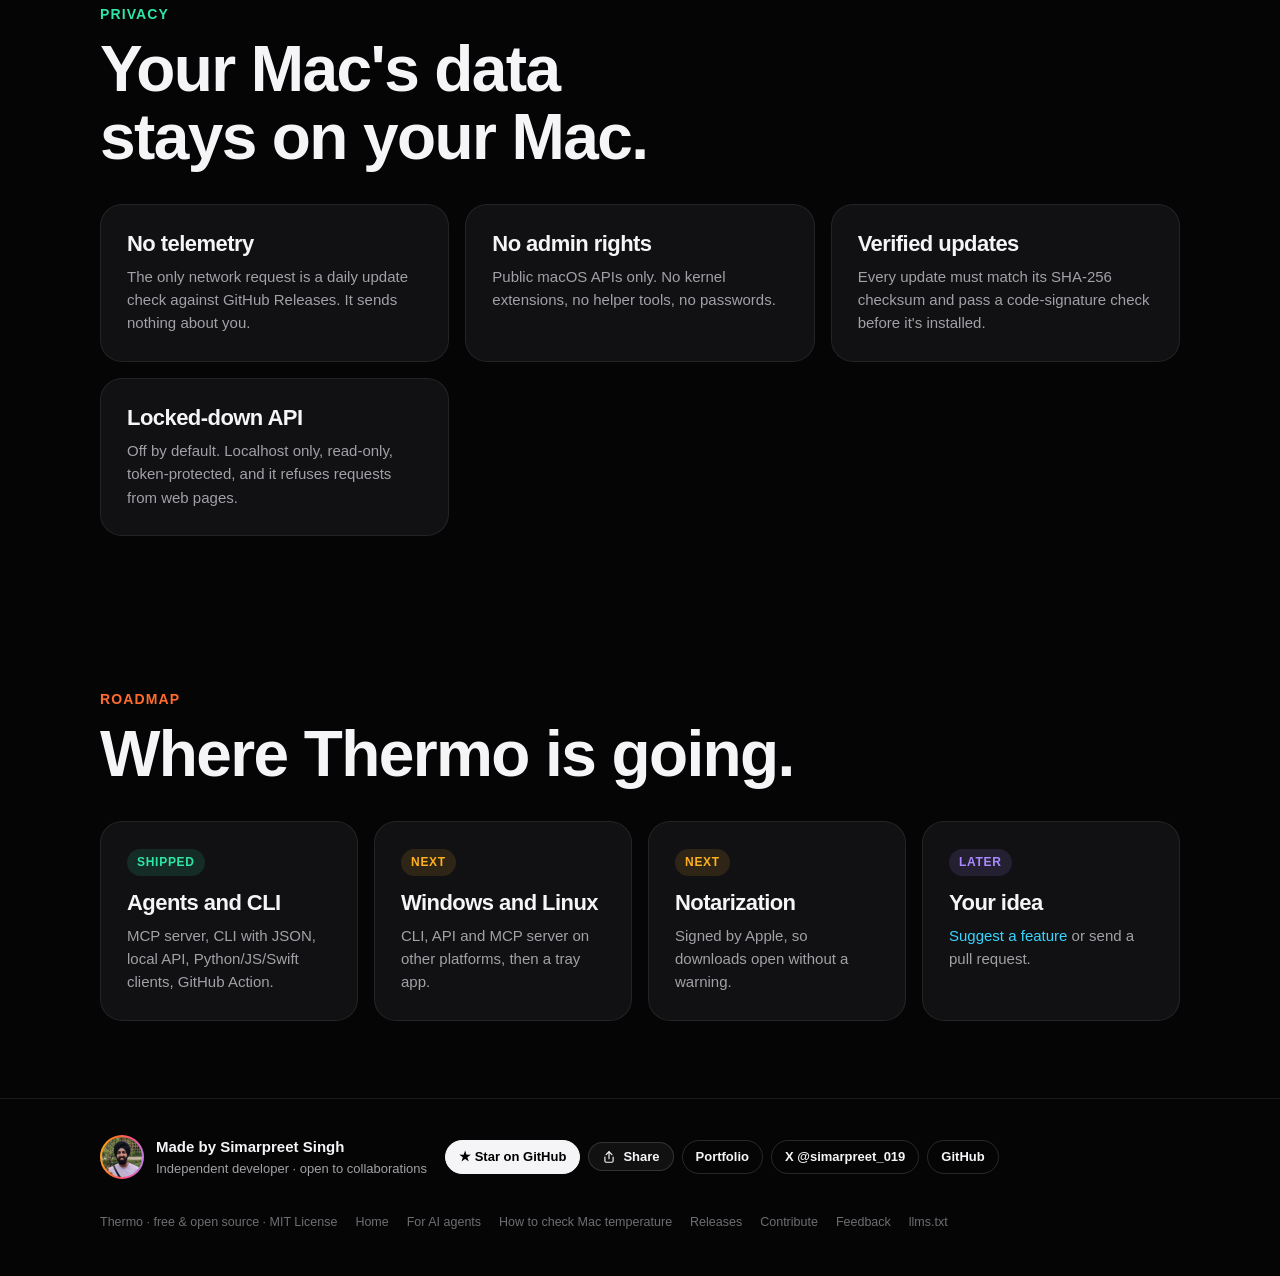
==== commit d4be747e: "Release 1.9.0" ====
--- a/docs/index.html
+++ b/docs/index.html
@@ -25,7 +25,7 @@
 <meta name="twitter:image" content="https://simarpreetsingh-019.github.io/Thermo/og-home.png">
 <meta name="twitter:creator" content="@simarpreet_019">
 <script type="application/ld+json">
-[{"@context": "https://schema.org", "@type": "SoftwareApplication", "name": "Thermo", "alternateName": "Thermo for Mac", "slogan": "Mac stats. Right on your notch.", "operatingSystem": "macOS 13 or later", "applicationCategory": "UtilitiesApplication", "applicationSubCategory": "System monitor", "softwareVersion": "1.8.0", "isAccessibleForFree": true, "offers": {"@type": "Offer", "price": "0", "priceCurrency": "USD"}, "description": "Free, open-source macOS app that shows live temperatures (CPU cores, GPU, memory, SSD, battery), CPU, GPU and memory usage around the MacBook notch, explains what is heating the Mac and what to close, tracks battery health and 24-hour history, and includes a CLI, local API and MCP server so AI agents can benchmark CPU/GPU load and temperature.", "featureList": ["Per-component temperatures", "CPU, GPU and memory usage", "Heat advisor with app to close", "Battery health", "24-hour history", "Smart alerts", "MCP server for AI agents", "Benchmark CPU, GPU and temperature of a workload"], "image": "https://simarpreetsingh-019.github.io/Thermo/og-home.png", "screenshot": "https://simarpreetsingh-019.github.io/Thermo/demo.gif", "url": "https://simarpreetsingh-019.github.io/Thermo/", "downloadUrl": "https://github.com/simarpreetsingh-019/Thermo/releases/latest", "installUrl": "https://simarpreetsingh-019.github.io/Thermo/#install", "codeRepository": "https://github.com/simarpreetsingh-019/Thermo", "license": "https://opensource.org/licenses/MIT", "author": {"@type": "Person", "name": "Simarpreet Singh", "url": "https://simarpreetsingh-019.github.io", "image": "https://simarpreetsingh-019.github.io/Thermo/creator.jpg", "sameAs": ["https://x.com/simarpreet_019", "https://github.com/simarpreetsingh-019"]}}, {"@context": "https://schema.org", "@type": "WebSite", "name": "Thermo", "url": "https://simarpreetsingh-019.github.io/Thermo/"}]
+[{"@context": "https://schema.org", "@type": "SoftwareApplication", "name": "Thermo", "alternateName": "Thermo for Mac", "slogan": "Mac stats. Right on your notch.", "operatingSystem": "macOS 13 or later", "applicationCategory": "UtilitiesApplication", "applicationSubCategory": "System monitor", "softwareVersion": "1.9.0", "isAccessibleForFree": true, "offers": {"@type": "Offer", "price": "0", "priceCurrency": "USD"}, "description": "Free, open-source macOS app that shows live temperatures (CPU cores, GPU, memory, SSD, battery), CPU, GPU and memory usage around the MacBook notch, explains what is heating the Mac and what to close, tracks battery health and 24-hour history, and includes a CLI, local API and MCP server so AI agents can benchmark CPU/GPU load and temperature.", "featureList": ["Per-component temperatures", "CPU, GPU and memory usage", "Heat advisor with app to close", "Battery health", "24-hour history", "Smart alerts", "MCP server for AI agents", "Benchmark CPU, GPU and temperature of a workload"], "image": "https://simarpreetsingh-019.github.io/Thermo/og-home.png", "screenshot": "https://simarpreetsingh-019.github.io/Thermo/demo.gif", "url": "https://simarpreetsingh-019.github.io/Thermo/", "downloadUrl": "https://github.com/simarpreetsingh-019/Thermo/releases/latest", "installUrl": "https://simarpreetsingh-019.github.io/Thermo/#install", "codeRepository": "https://github.com/simarpreetsingh-019/Thermo", "license": "https://opensource.org/licenses/MIT", "author": {"@type": "Person", "name": "Simarpreet Singh", "url": "https://simarpreetsingh-019.github.io", "image": "https://simarpreetsingh-019.github.io/Thermo/creator.jpg", "sameAs": ["https://x.com/simarpreet_019", "https://github.com/simarpreetsingh-019"]}}, {"@context": "https://schema.org", "@type": "WebSite", "name": "Thermo", "url": "https://simarpreetsingh-019.github.io/Thermo/"}]
 </script>
 <link rel="stylesheet" href="style.css">
 </head>
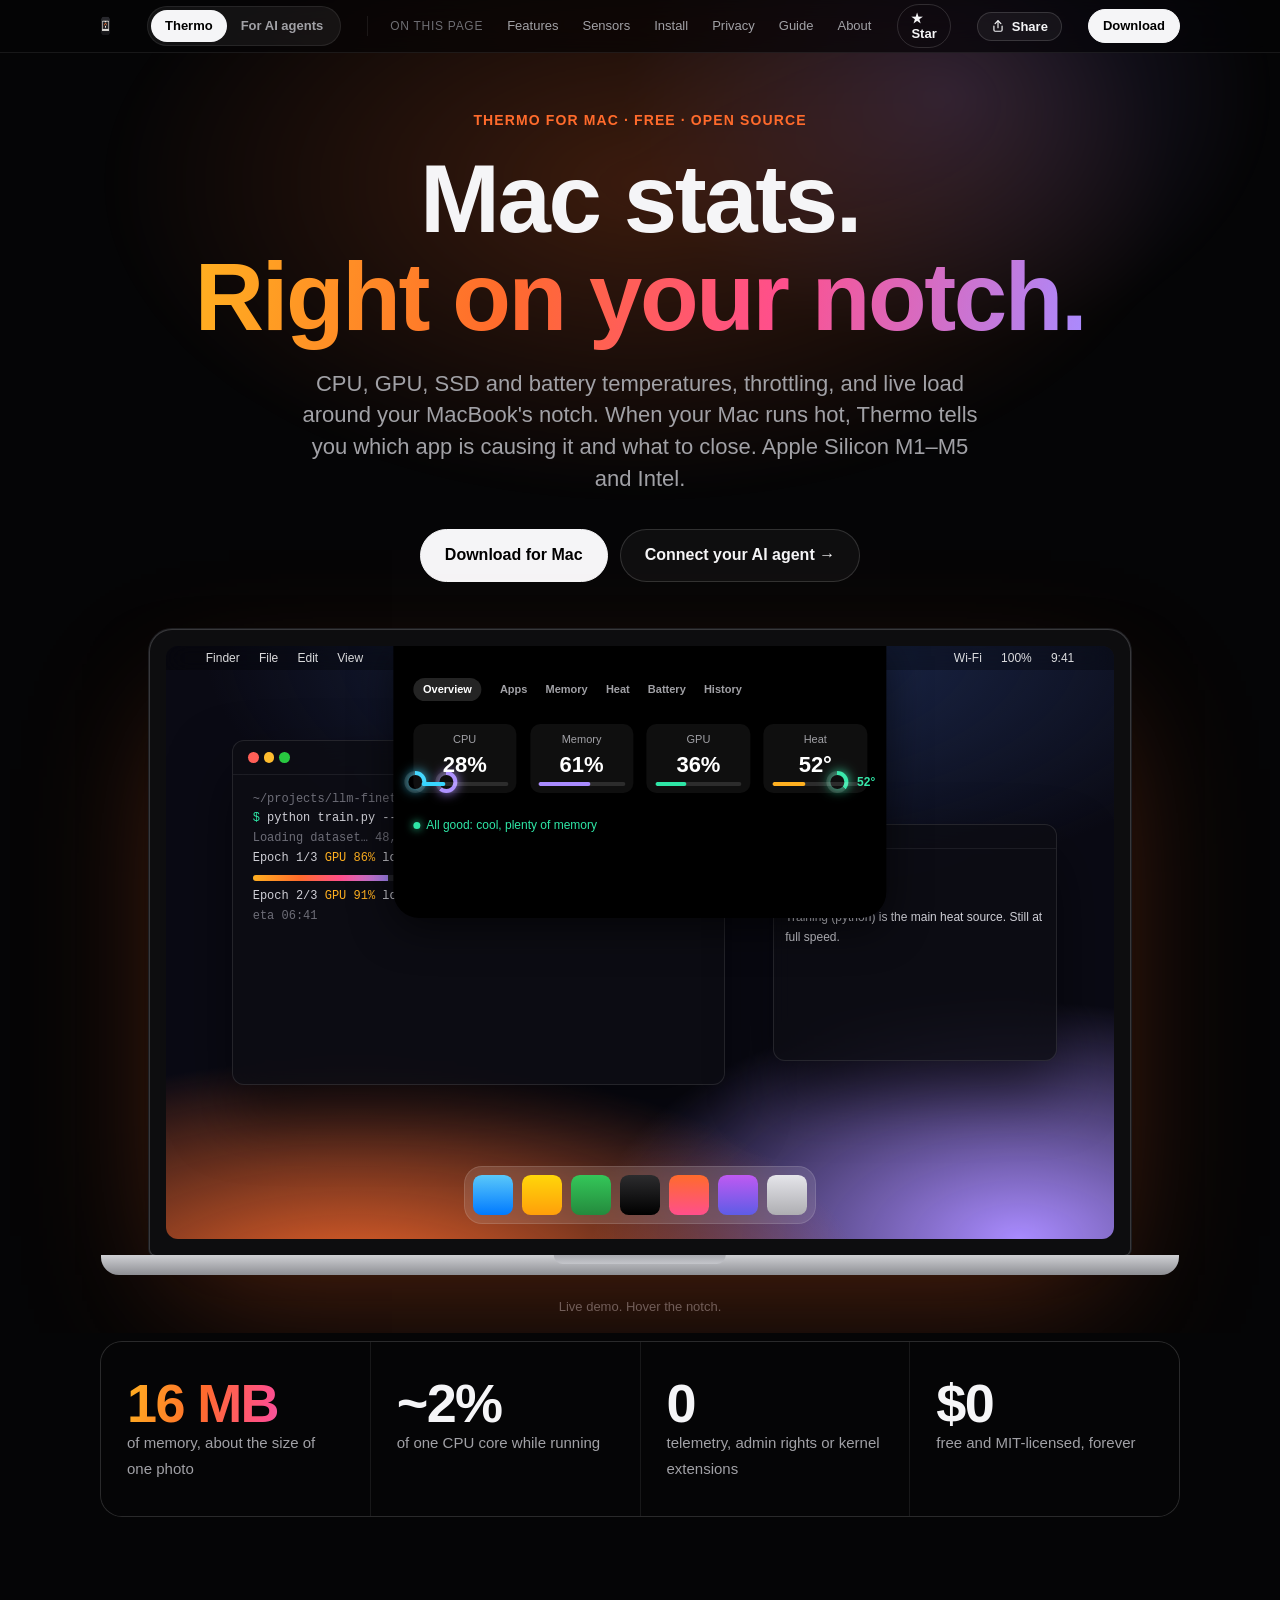
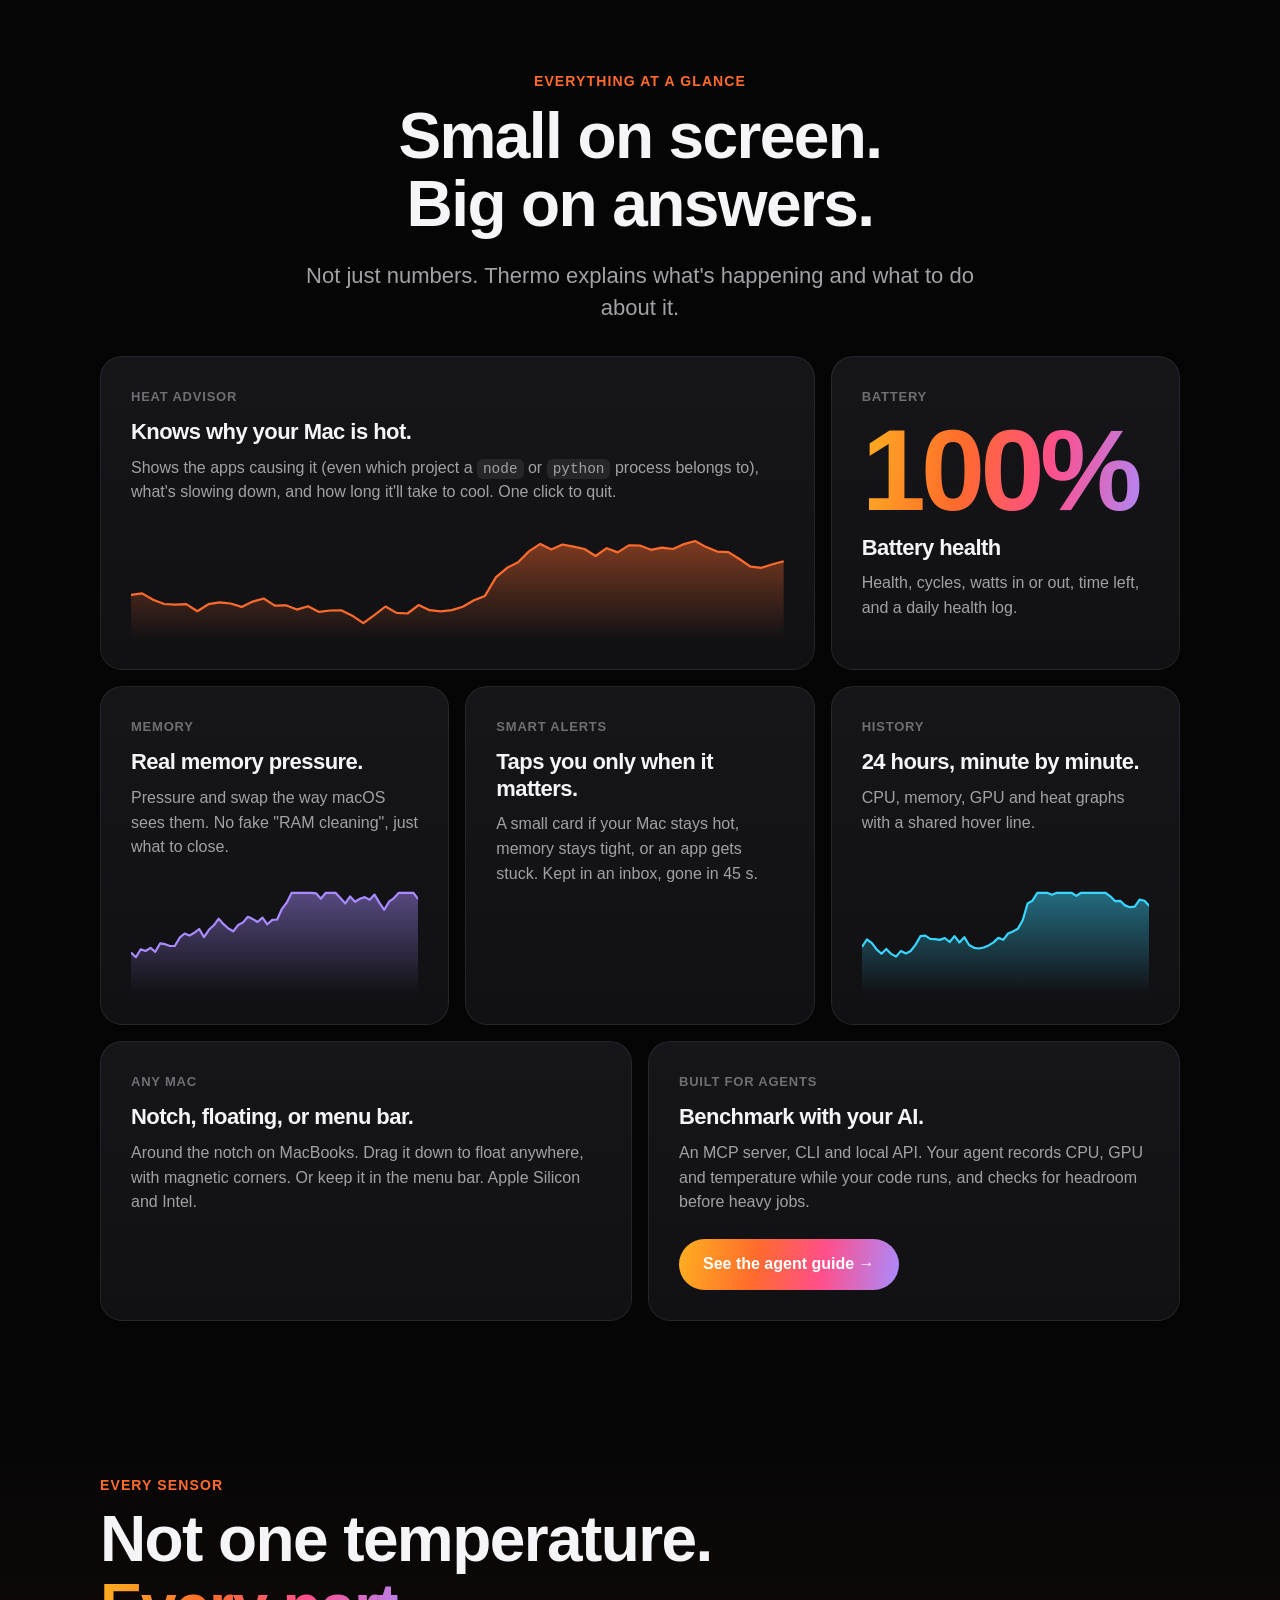
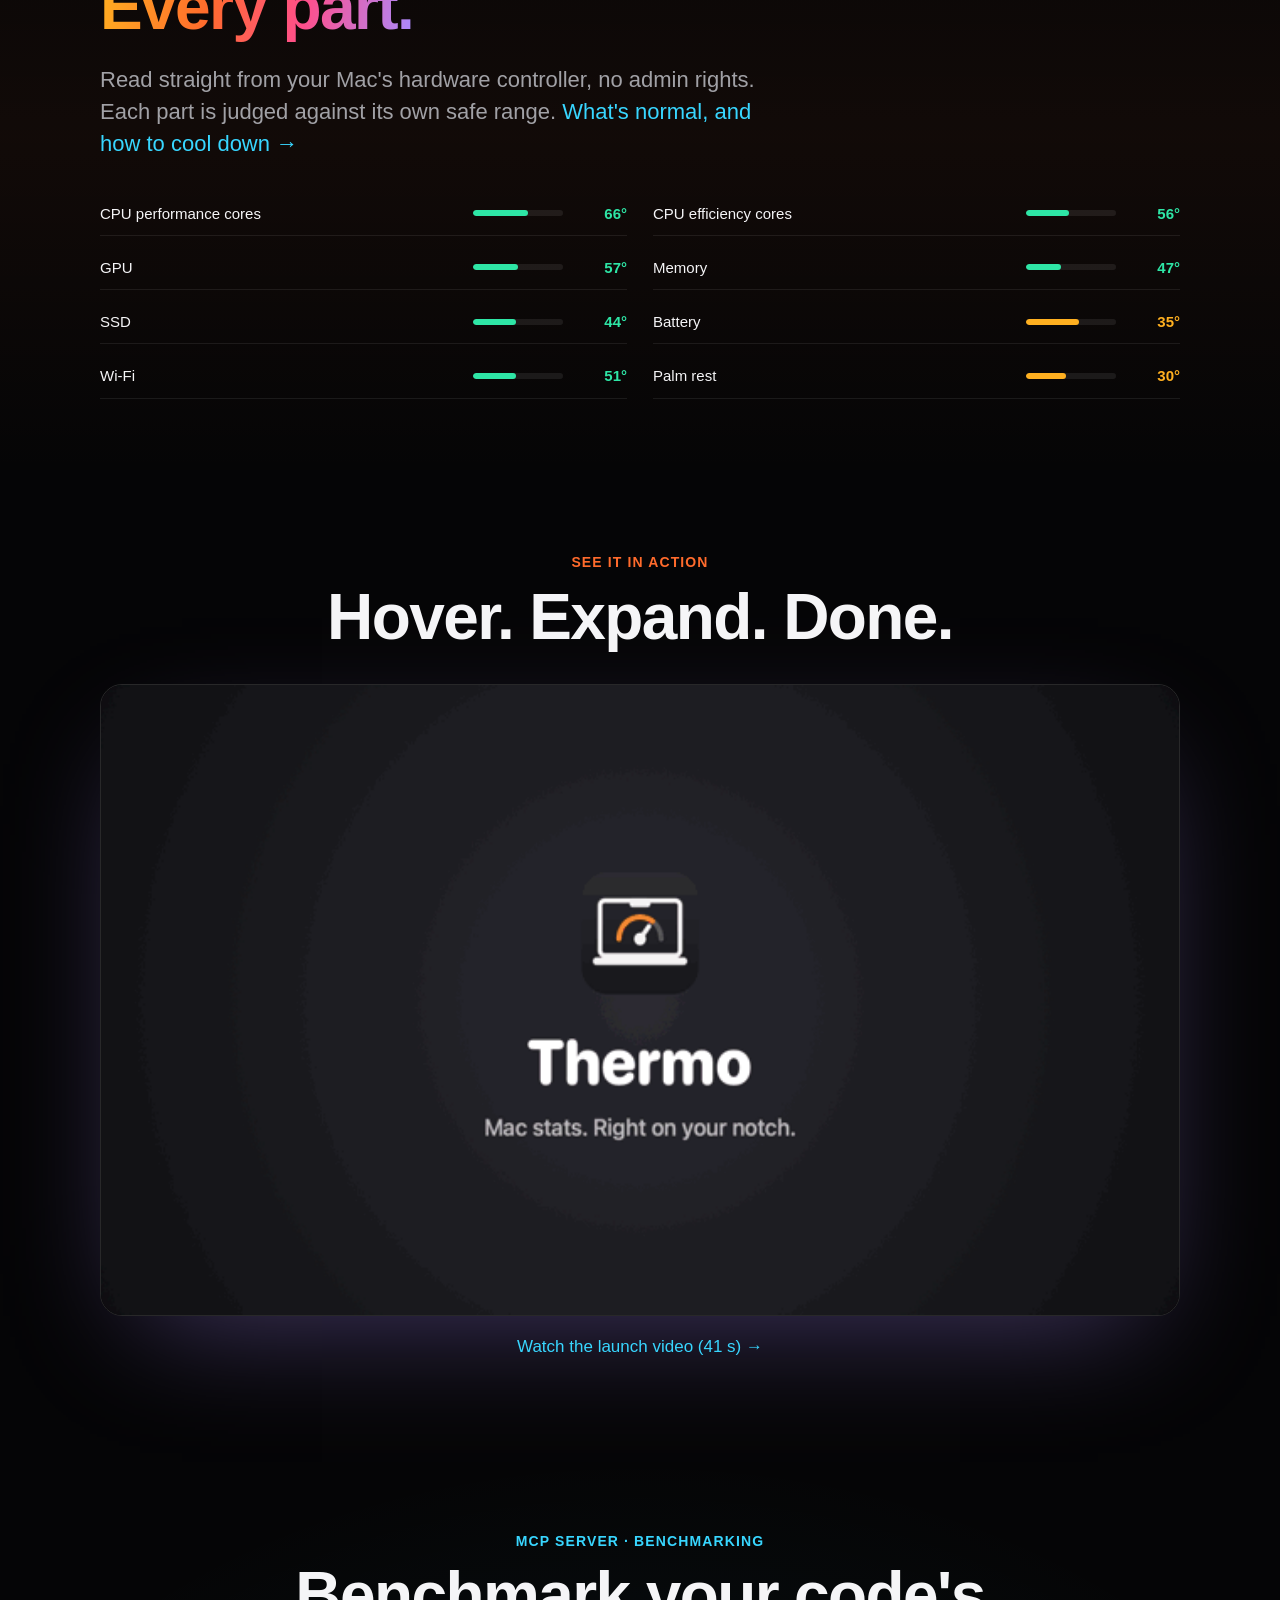
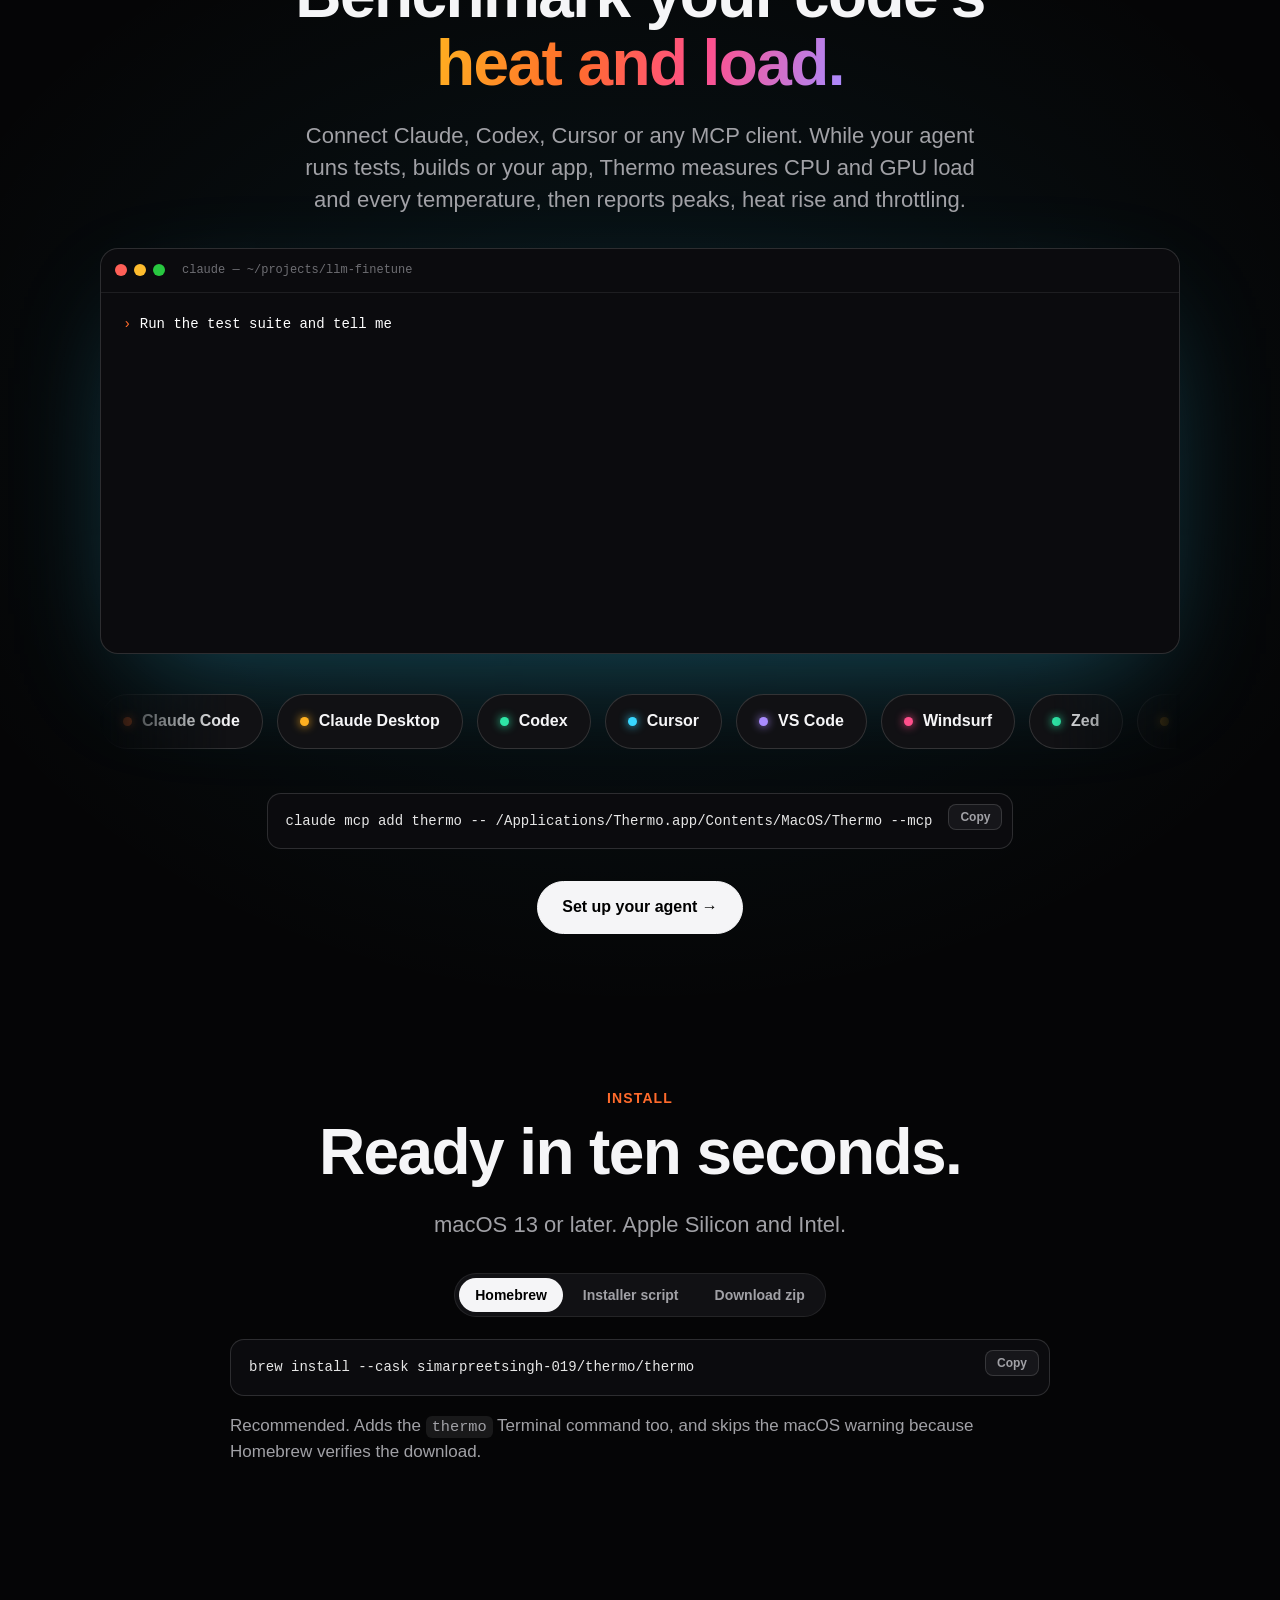
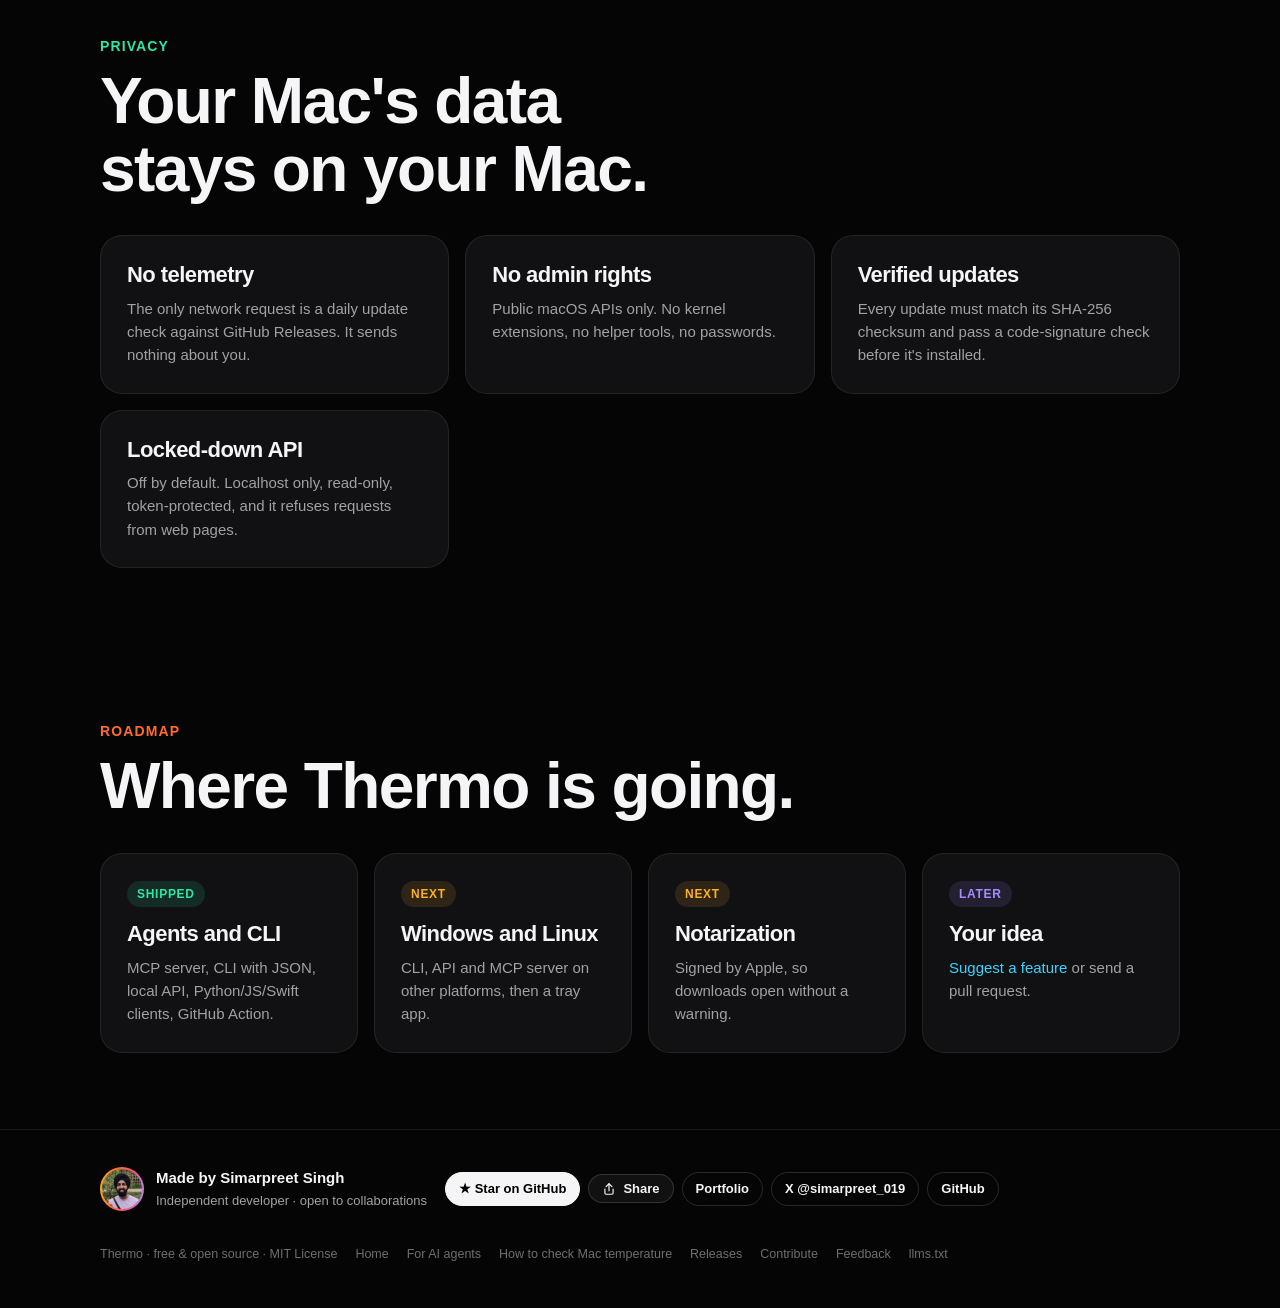
==== commit 74584b9f: "Name it Thermo for Mac in titles and README; plain first line; throttling, logging, chip support; co" ====
--- a/docs/index.html
+++ b/docs/index.html
@@ -3,15 +3,15 @@
 <head>
 <meta charset="utf-8">
 <meta name="viewport" content="width=device-width, initial-scale=1">
-<title>Thermo: Mac stats, right on your notch. Free temperature, CPU, GPU and memory monitor</title>
-<meta name="description" content="Thermo is a free, open-source macOS app that shows live CPU, GPU, RAM and per-component temperatures beside your MacBook's notch, with battery health, history, smart alerts, a CLI, a local API and an MCP server for AI agents.">
+<title>Thermo for Mac: CPU, GPU and battery temperature monitor for your notch (free)</title>
+<meta name="description" content="Thermo for Mac is a free, open-source app that shows CPU, GPU, SSD and battery temperatures and thermal throttling around your MacBook notch, tells you which app is heating your Mac and what to close, and logs 24-hour history. Apple Silicon M1–M5 and Intel. Includes a CLI and MCP server for AI agents.">
 <meta name="keywords" content="Thermo, mac temperature monitor, macbook notch app, cpu temperature mac, gpu temperature mac, apple silicon temperature, battery health mac, mcp server, ai agent mac monitoring, menu bar system monitor">
 <meta name="author" content="Simarpreet Singh">
 <meta name="theme-color" content="#050506">
 <link rel="canonical" href="https://simarpreetsingh-019.github.io/Thermo/">
 <link rel="icon" href="icon.png">
 <meta property="og:type" content="website">
-<meta property="og:title" content="Thermo: Mac stats, right on your notch">
+<meta property="og:title" content="Thermo for Mac: stats and temperatures, right on your notch">
 <meta property="og:description" content="Live temperatures, CPU, GPU and memory around your MacBook notch. Tells you why your Mac is hot and what to close. Free and open source, plus an MCP server for AI agents.">
 <meta property="og:url" content="https://simarpreetsingh-019.github.io/Thermo/">
 <meta property="og:image" content="https://simarpreetsingh-019.github.io/Thermo/og-home.png">
@@ -20,12 +20,12 @@
 <meta property="og:image:alt" content="Thermo: Mac stats, right on your notch. A notch panel showing CPU, GPU, memory and temperature.">
 <meta property="og:site_name" content="Thermo">
 <meta name="twitter:card" content="summary_large_image">
-<meta name="twitter:title" content="Thermo: Mac stats, right on your notch">
+<meta name="twitter:title" content="Thermo for Mac: stats and temperatures, right on your notch">
 <meta name="twitter:description" content="Live temperatures, CPU, GPU and memory around your MacBook notch. Tells you why your Mac is hot and what to close. Free and open source, plus an MCP server for AI agents.">
 <meta name="twitter:image" content="https://simarpreetsingh-019.github.io/Thermo/og-home.png">
 <meta name="twitter:creator" content="@simarpreet_019">
 <script type="application/ld+json">
-[{"@context": "https://schema.org", "@type": "SoftwareApplication", "name": "Thermo", "alternateName": "Thermo for Mac", "slogan": "Mac stats. Right on your notch.", "operatingSystem": "macOS 13 or later", "applicationCategory": "UtilitiesApplication", "applicationSubCategory": "System monitor", "softwareVersion": "1.9.0", "isAccessibleForFree": true, "offers": {"@type": "Offer", "price": "0", "priceCurrency": "USD"}, "description": "Free, open-source macOS app that shows live temperatures (CPU cores, GPU, memory, SSD, battery), CPU, GPU and memory usage around the MacBook notch, explains what is heating the Mac and what to close, tracks battery health and 24-hour history, and includes a CLI, local API and MCP server so AI agents can benchmark CPU/GPU load and temperature.", "featureList": ["Per-component temperatures", "CPU, GPU and memory usage", "Heat advisor with app to close", "Battery health", "24-hour history", "Smart alerts", "MCP server for AI agents", "Benchmark CPU, GPU and temperature of a workload"], "image": "https://simarpreetsingh-019.github.io/Thermo/og-home.png", "screenshot": "https://simarpreetsingh-019.github.io/Thermo/demo.gif", "url": "https://simarpreetsingh-019.github.io/Thermo/", "downloadUrl": "https://github.com/simarpreetsingh-019/Thermo/releases/latest", "installUrl": "https://simarpreetsingh-019.github.io/Thermo/#install", "codeRepository": "https://github.com/simarpreetsingh-019/Thermo", "license": "https://opensource.org/licenses/MIT", "author": {"@type": "Person", "name": "Simarpreet Singh", "url": "https://simarpreetsingh-019.github.io", "image": "https://simarpreetsingh-019.github.io/Thermo/creator.jpg", "sameAs": ["https://x.com/simarpreet_019", "https://github.com/simarpreetsingh-019"]}}, {"@context": "https://schema.org", "@type": "WebSite", "name": "Thermo", "url": "https://simarpreetsingh-019.github.io/Thermo/"}]
+[{"@context": "https://schema.org", "@type": "SoftwareApplication", "name": "Thermo for Mac", "alternateName": ["Thermo", "Thermo Mac temperature monitor"], "slogan": "Mac stats. Right on your notch.", "operatingSystem": "macOS 13 or later", "applicationCategory": "UtilitiesApplication", "applicationSubCategory": "System monitor", "softwareVersion": "1.9.0", "isAccessibleForFree": true, "offers": {"@type": "Offer", "price": "0", "priceCurrency": "USD"}, "description": "Free, open-source macOS app that shows live temperatures (CPU cores, GPU, memory, SSD, battery), CPU, GPU and memory usage around the MacBook notch, explains what is heating the Mac and what to close, tracks battery health and 24-hour history, and includes a CLI, local API and MCP server so AI agents can benchmark CPU/GPU load and temperature.", "featureList": ["Per-component temperatures", "CPU, GPU and memory usage", "Heat advisor with app to close", "Battery health", "24-hour history", "Smart alerts", "MCP server for AI agents", "Benchmark CPU, GPU and temperature of a workload", "Thermal throttling status", "History logging and CSV export", "Apple Silicon M1–M5 and Intel"], "image": "https://simarpreetsingh-019.github.io/Thermo/og-home.png", "screenshot": "https://simarpreetsingh-019.github.io/Thermo/demo.gif", "url": "https://simarpreetsingh-019.github.io/Thermo/", "downloadUrl": "https://github.com/simarpreetsingh-019/Thermo/releases/latest", "installUrl": "https://simarpreetsingh-019.github.io/Thermo/#install", "codeRepository": "https://github.com/simarpreetsingh-019/Thermo", "license": "https://opensource.org/licenses/MIT", "author": {"@type": "Person", "name": "Simarpreet Singh", "url": "https://simarpreetsingh-019.github.io", "image": "https://simarpreetsingh-019.github.io/Thermo/creator.jpg", "sameAs": ["https://x.com/simarpreet_019", "https://github.com/simarpreetsingh-019"]}}, {"@context": "https://schema.org", "@type": "WebSite", "name": "Thermo for Mac", "url": "https://simarpreetsingh-019.github.io/Thermo/"}]
 </script>
 <link rel="stylesheet" href="style.css">
 </head>
@@ -45,9 +45,9 @@
 <section class="hero center">
   <div class="glow"></div>
   <div class="wrap">
-    <div class="eyebrow">Free · Open source · macOS</div>
+    <div class="eyebrow">Thermo for Mac · Free · Open source</div>
     <h1>Mac stats.<br><span class="grad">Right on your notch.</span></h1>
-    <p class="lede">Temperatures, CPU, GPU and memory, live around your MacBook's notch. When your Mac runs hot, Thermo tells you why and what to close.</p>
+    <p class="lede">CPU, GPU, SSD and battery temperatures, throttling, and live load around your MacBook's notch. When your Mac runs hot, Thermo tells you which app is causing it and what to close. Apple Silicon M1–M5 and Intel.</p>
     <div class="btns">
       <a class="btn primary" href="#install">Download for Mac</a>
       <a class="btn" href="agents.html">Connect your AI agent →</a>
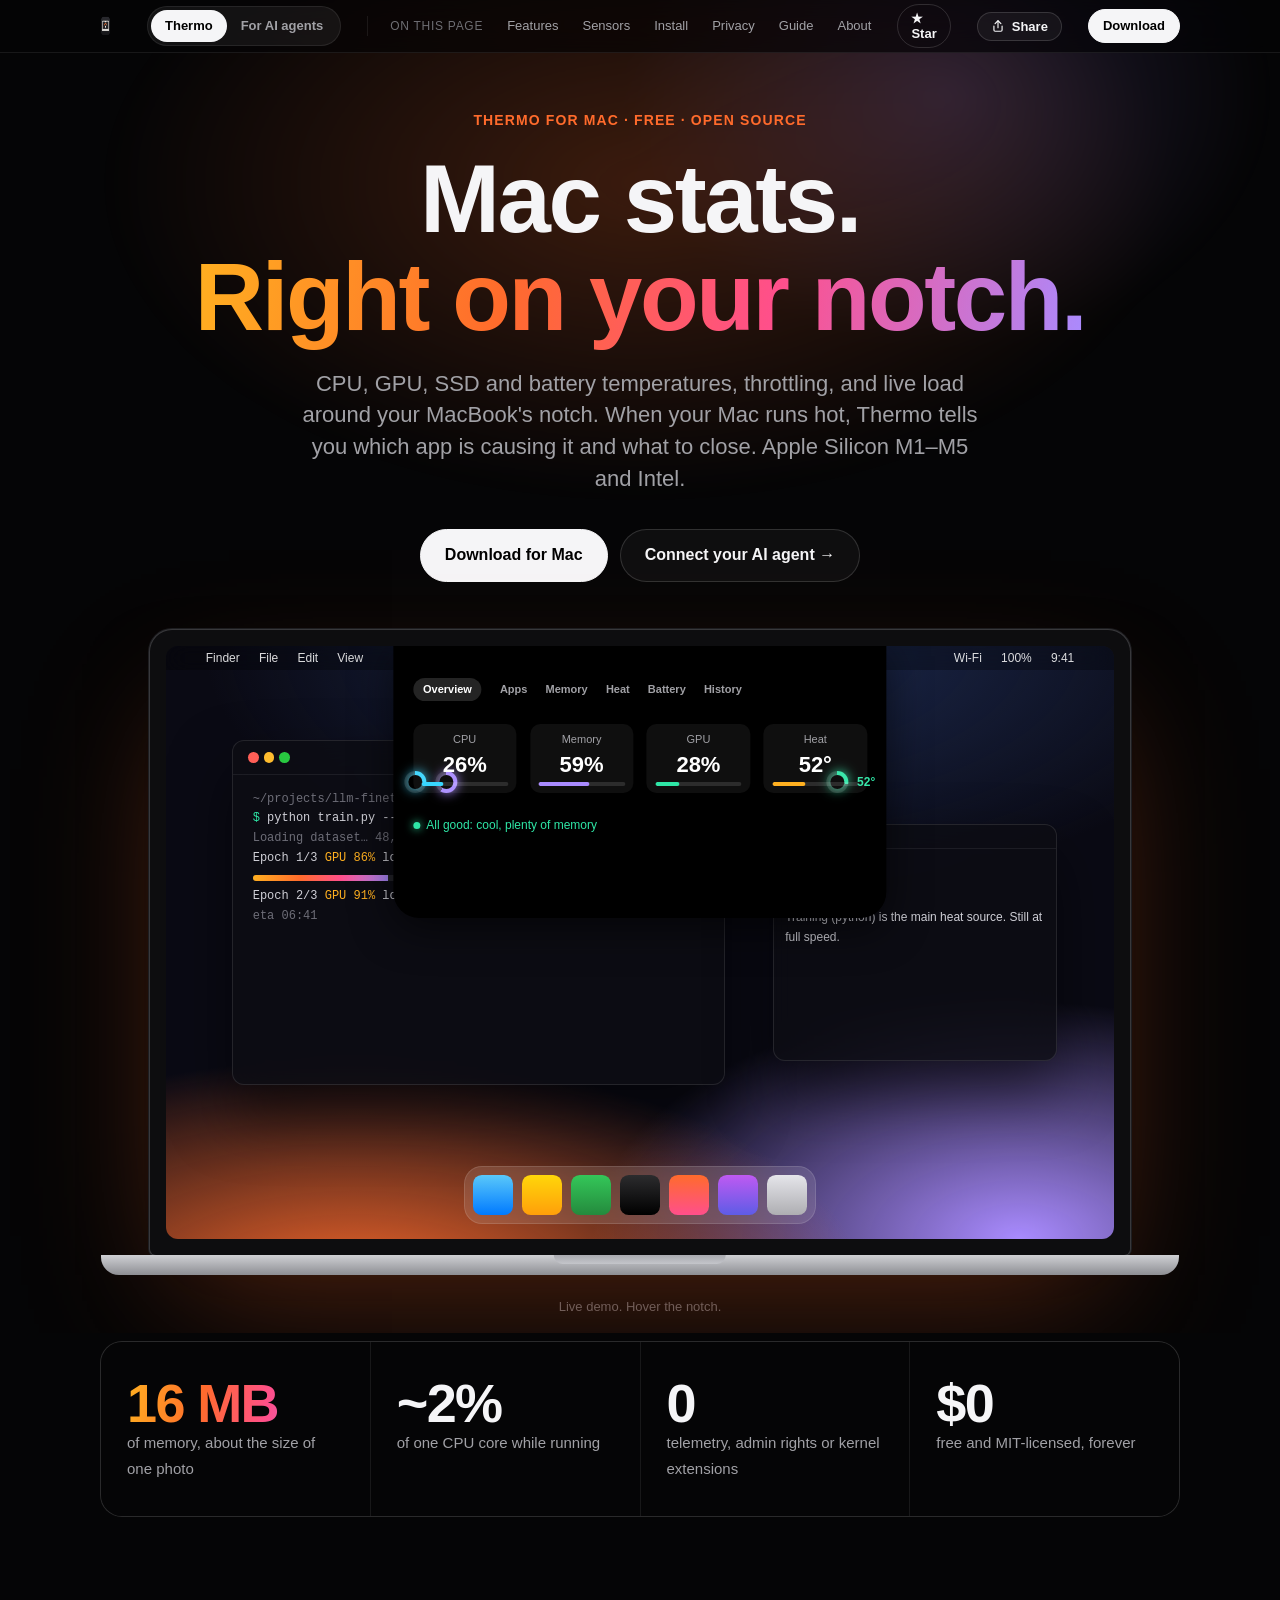
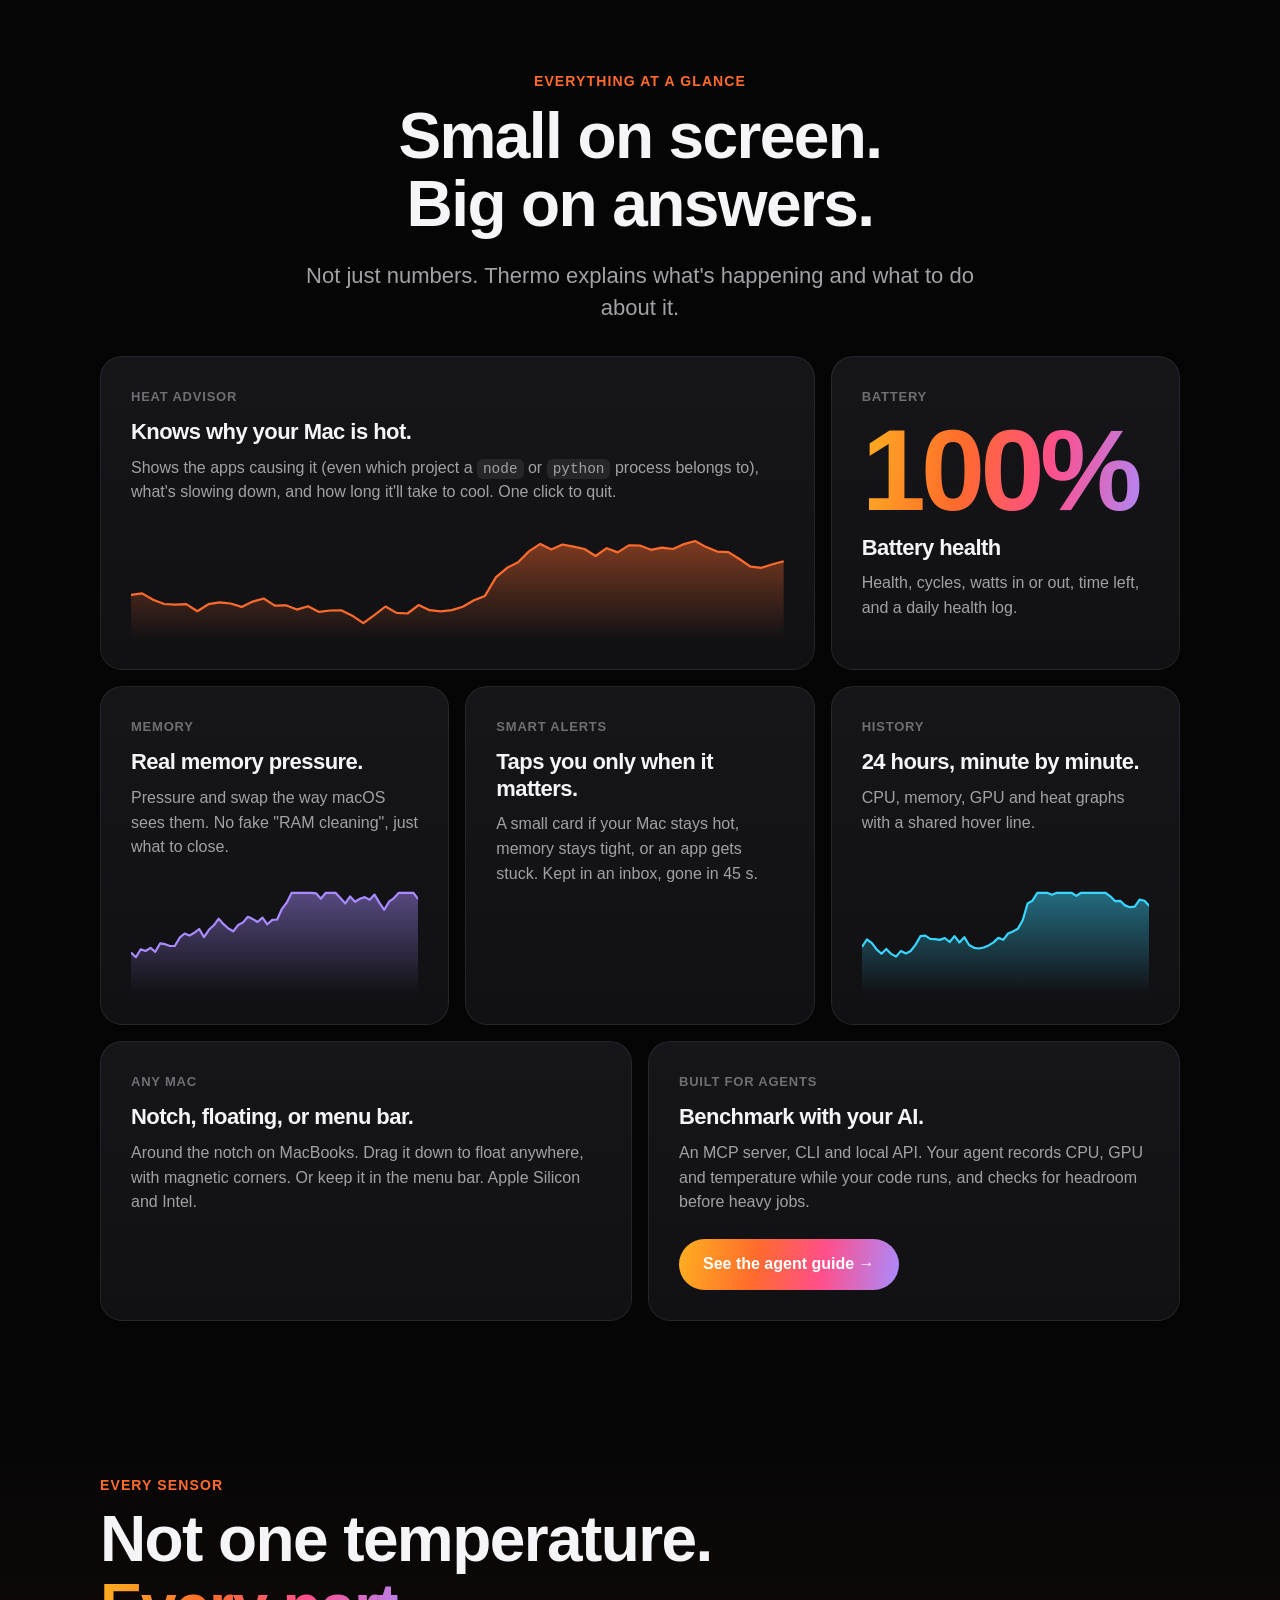
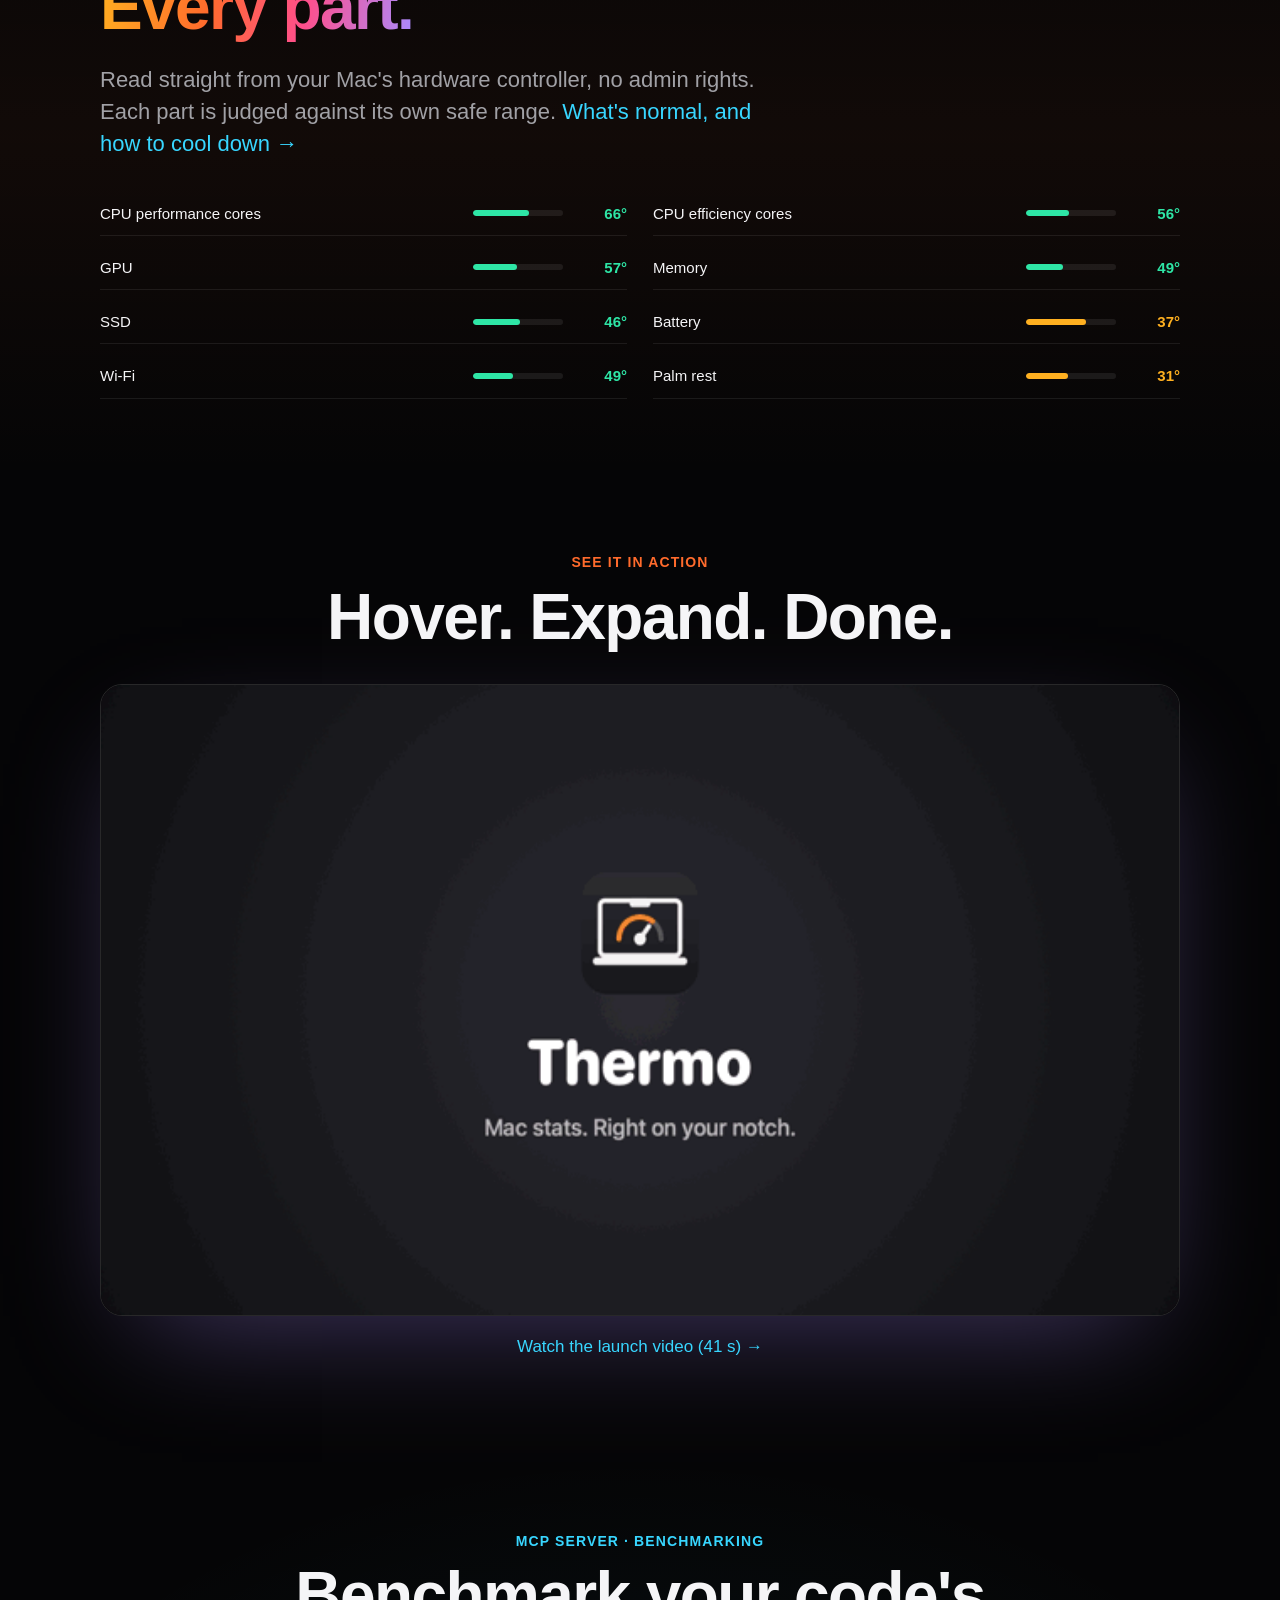
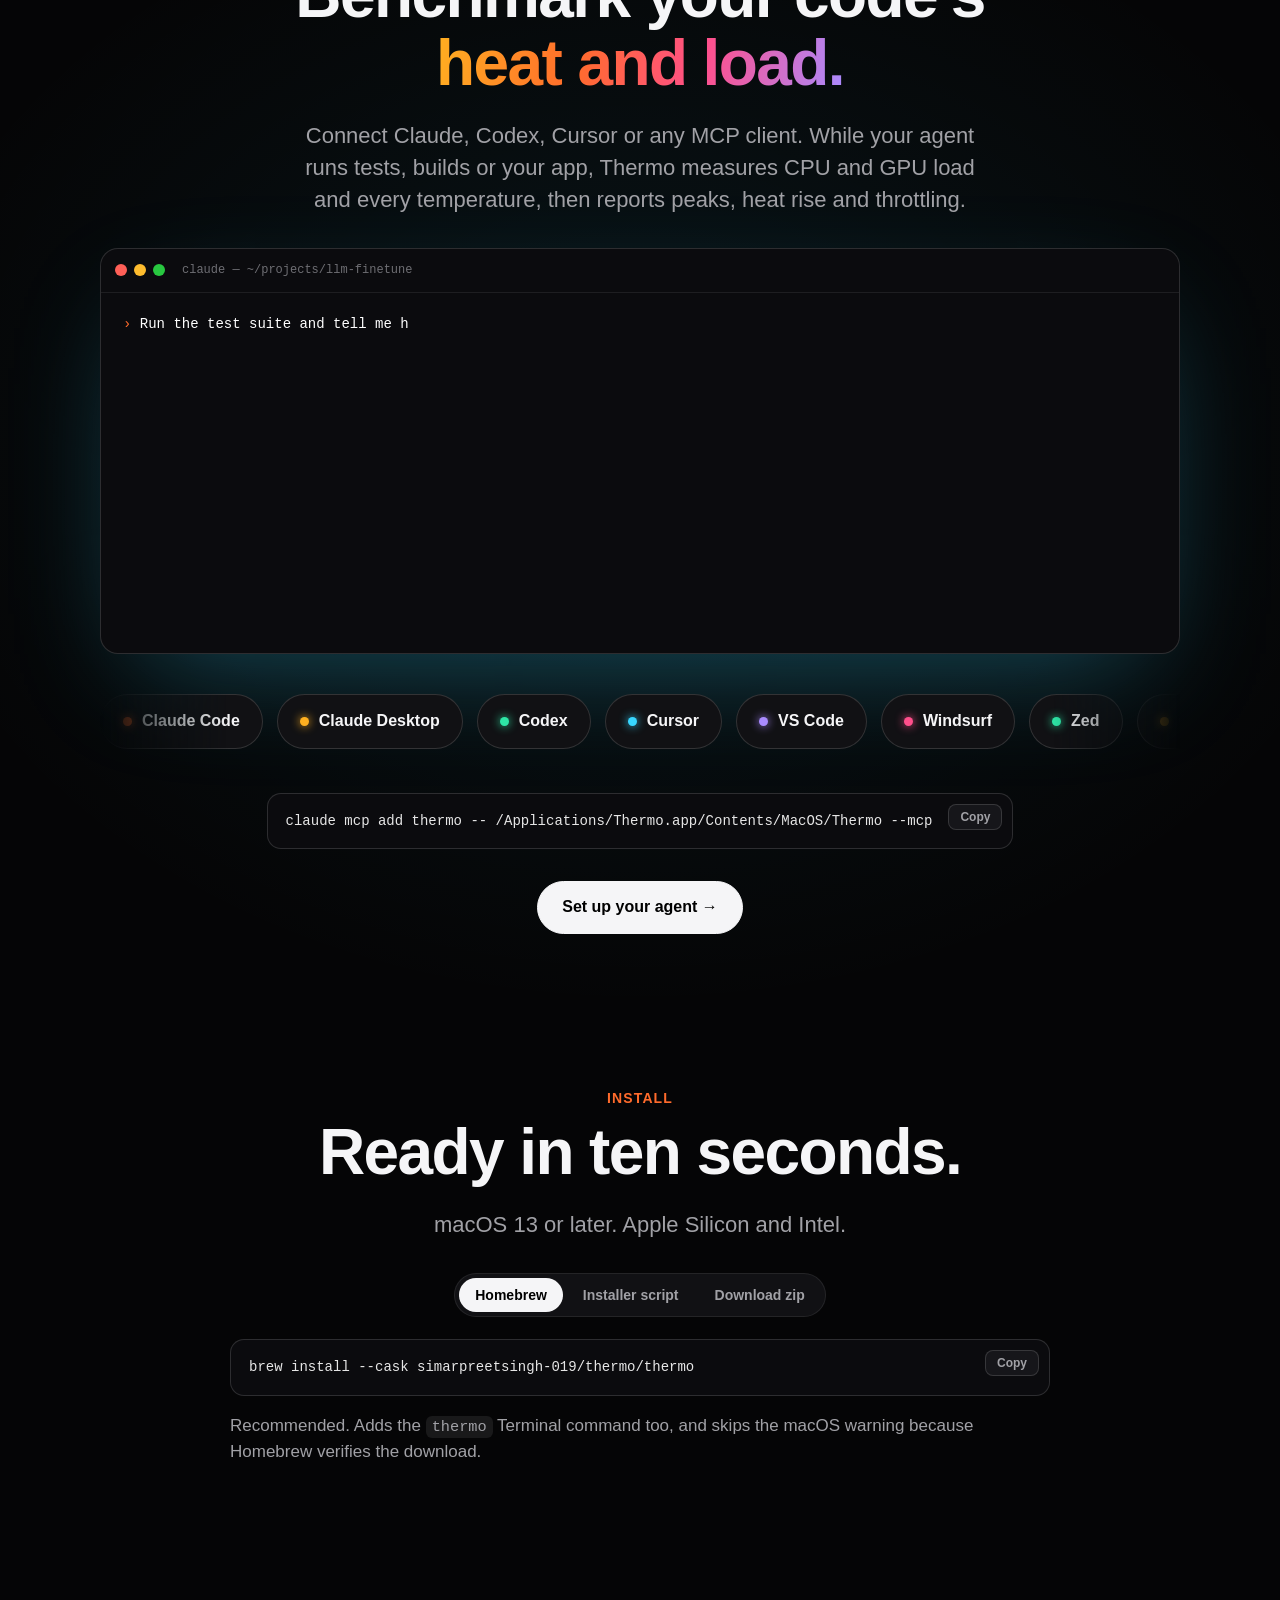
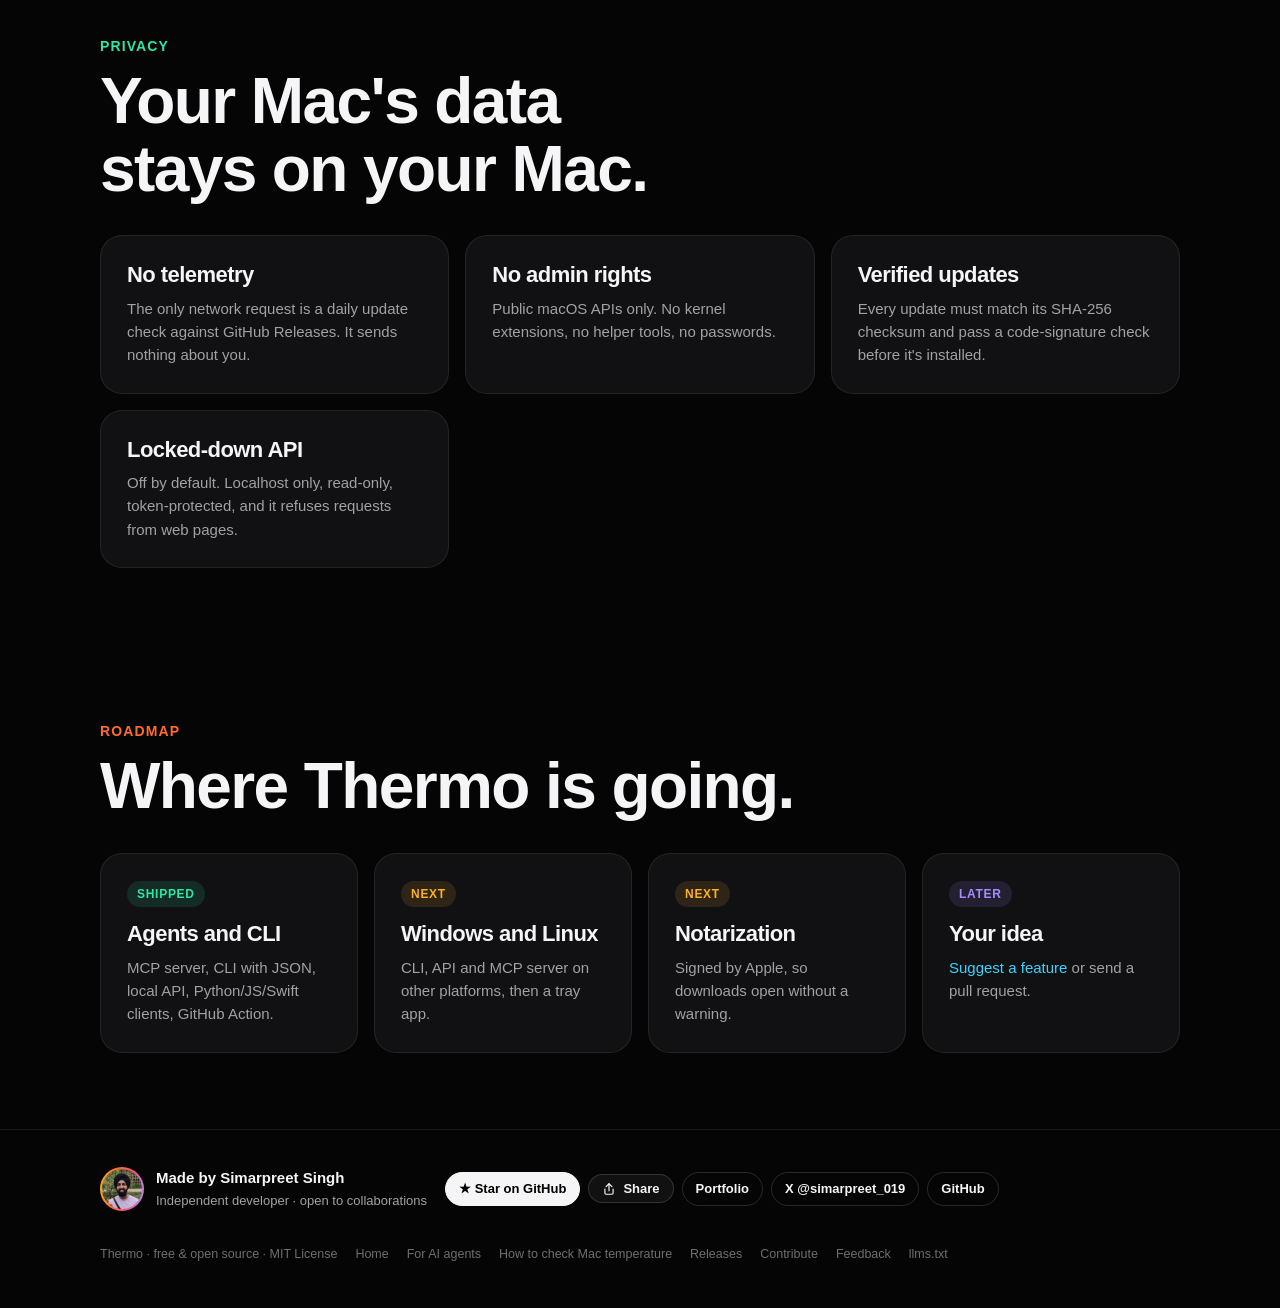
==== commit 37daa35d: "Site: Terminal/powermetrics, all Mac models, readings, fans FAQ; home FAQ schema Co-Authored-By: Cla" ====
--- a/docs/index.html
+++ b/docs/index.html
@@ -5,7 +5,7 @@
 <meta name="viewport" content="width=device-width, initial-scale=1">
 <title>Thermo for Mac: CPU, GPU and battery temperature monitor for your notch (free)</title>
 <meta name="description" content="Thermo for Mac is a free, open-source app that shows CPU, GPU, SSD and battery temperatures and thermal throttling around your MacBook notch, tells you which app is heating your Mac and what to close, and logs 24-hour history. Apple Silicon M1–M5 and Intel. Includes a CLI and MCP server for AI agents.">
-<meta name="keywords" content="Thermo, mac temperature monitor, macbook notch app, cpu temperature mac, gpu temperature mac, apple silicon temperature, battery health mac, mcp server, ai agent mac monitoring, menu bar system monitor">
+<meta name="keywords" content="Thermo, how to check mac temperature, mac studio temperature, mac mini temperature, powermetrics alternative, mac temperature monitor, macbook notch app, cpu temperature mac, gpu temperature mac, apple silicon temperature, battery health mac, mcp server, ai agent mac monitoring, menu bar system monitor">
 <meta name="author" content="Simarpreet Singh">
 <meta name="theme-color" content="#050506">
 <link rel="canonical" href="https://simarpreetsingh-019.github.io/Thermo/">
@@ -24,6 +24,9 @@
 <meta name="twitter:description" content="Live temperatures, CPU, GPU and memory around your MacBook notch. Tells you why your Mac is hot and what to close. Free and open source, plus an MCP server for AI agents.">
 <meta name="twitter:image" content="https://simarpreetsingh-019.github.io/Thermo/og-home.png">
 <meta name="twitter:creator" content="@simarpreet_019">
+<script type="application/ld+json">
+{"@context": "https://schema.org", "@type": "FAQPage", "mainEntity": [{"@type": "Question", "name": "How do I check CPU and GPU temperature on a Mac?", "acceptedAnswer": {"@type": "Answer", "text": "Install Thermo for Mac (free, open source): brew install --cask simarpreetsingh-019/thermo/thermo. It shows CPU performance and efficiency cores, GPU, memory, SSD and battery temperatures beside the notch or in the menu bar, and `thermo temps` prints them in Terminal. macOS itself shows no degrees, and powermetrics no longer reports temperatures on Apple Silicon."}}, {"@type": "Question", "name": "Which Macs does Thermo support?", "acceptedAnswer": {"@type": "Answer", "text": "Any Apple Silicon (M1\u2013M5) or Intel Mac on macOS 13 or later: MacBook Air, MacBook Pro, Mac mini, Mac Studio, iMac and Mac Pro. MacBooks with a notch get the notch view; other Macs use the menu bar."}}, {"@type": "Question", "name": "Is Thermo free and safe?", "acceptedAnswer": {"@type": "Answer", "text": "Yes. It is MIT-licensed open source, needs no admin rights, sends no telemetry, and releases ship with SHA-256 checksums and signed build provenance."}}, {"@type": "Question", "name": "Can AI coding agents use Thermo?", "acceptedAnswer": {"@type": "Answer", "text": "Yes. Thermo includes an MCP server (thermo mcp) with read-only tools so Claude Code, Codex, Cursor and others can benchmark CPU, GPU and temperature during test runs, compare before/after, and wait for the Mac to cool before heavy jobs."}}]}
+</script>
 <script type="application/ld+json">
 [{"@context": "https://schema.org", "@type": "SoftwareApplication", "name": "Thermo for Mac", "alternateName": ["Thermo", "Thermo Mac temperature monitor"], "slogan": "Mac stats. Right on your notch.", "operatingSystem": "macOS 13 or later", "applicationCategory": "UtilitiesApplication", "applicationSubCategory": "System monitor", "softwareVersion": "1.9.0", "isAccessibleForFree": true, "offers": {"@type": "Offer", "price": "0", "priceCurrency": "USD"}, "description": "Free, open-source macOS app that shows live temperatures (CPU cores, GPU, memory, SSD, battery), CPU, GPU and memory usage around the MacBook notch, explains what is heating the Mac and what to close, tracks battery health and 24-hour history, and includes a CLI, local API and MCP server so AI agents can benchmark CPU/GPU load and temperature.", "featureList": ["Per-component temperatures", "CPU, GPU and memory usage", "Heat advisor with app to close", "Battery health", "24-hour history", "Smart alerts", "MCP server for AI agents", "Benchmark CPU, GPU and temperature of a workload", "Thermal throttling status", "History logging and CSV export", "Apple Silicon M1–M5 and Intel"], "image": "https://simarpreetsingh-019.github.io/Thermo/og-home.png", "screenshot": "https://simarpreetsingh-019.github.io/Thermo/demo.gif", "url": "https://simarpreetsingh-019.github.io/Thermo/", "downloadUrl": "https://github.com/simarpreetsingh-019/Thermo/releases/latest", "installUrl": "https://simarpreetsingh-019.github.io/Thermo/#install", "codeRepository": "https://github.com/simarpreetsingh-019/Thermo", "license": "https://opensource.org/licenses/MIT", "author": {"@type": "Person", "name": "Simarpreet Singh", "url": "https://simarpreetsingh-019.github.io", "image": "https://simarpreetsingh-019.github.io/Thermo/creator.jpg", "sameAs": ["https://x.com/simarpreet_019", "https://github.com/simarpreetsingh-019"]}}, {"@context": "https://schema.org", "@type": "WebSite", "name": "Thermo for Mac", "url": "https://simarpreetsingh-019.github.io/Thermo/"}]
 </script>
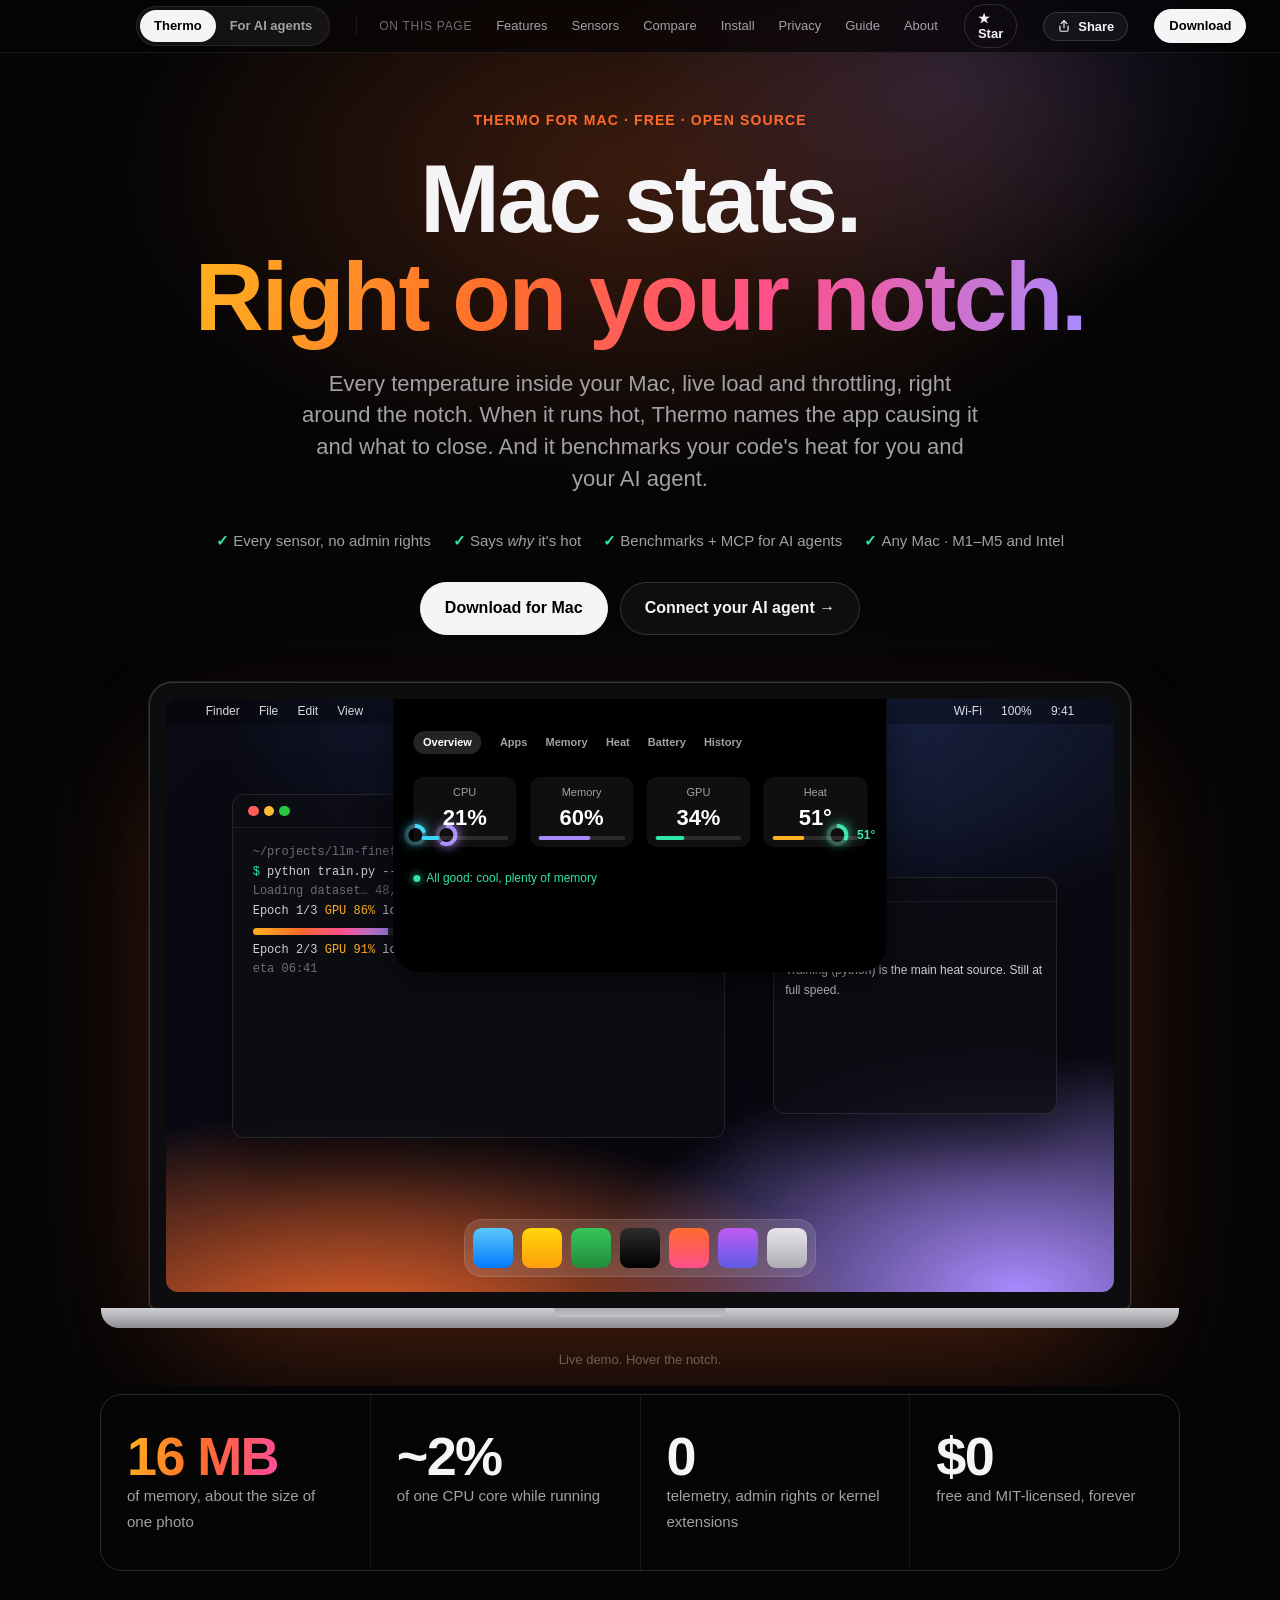
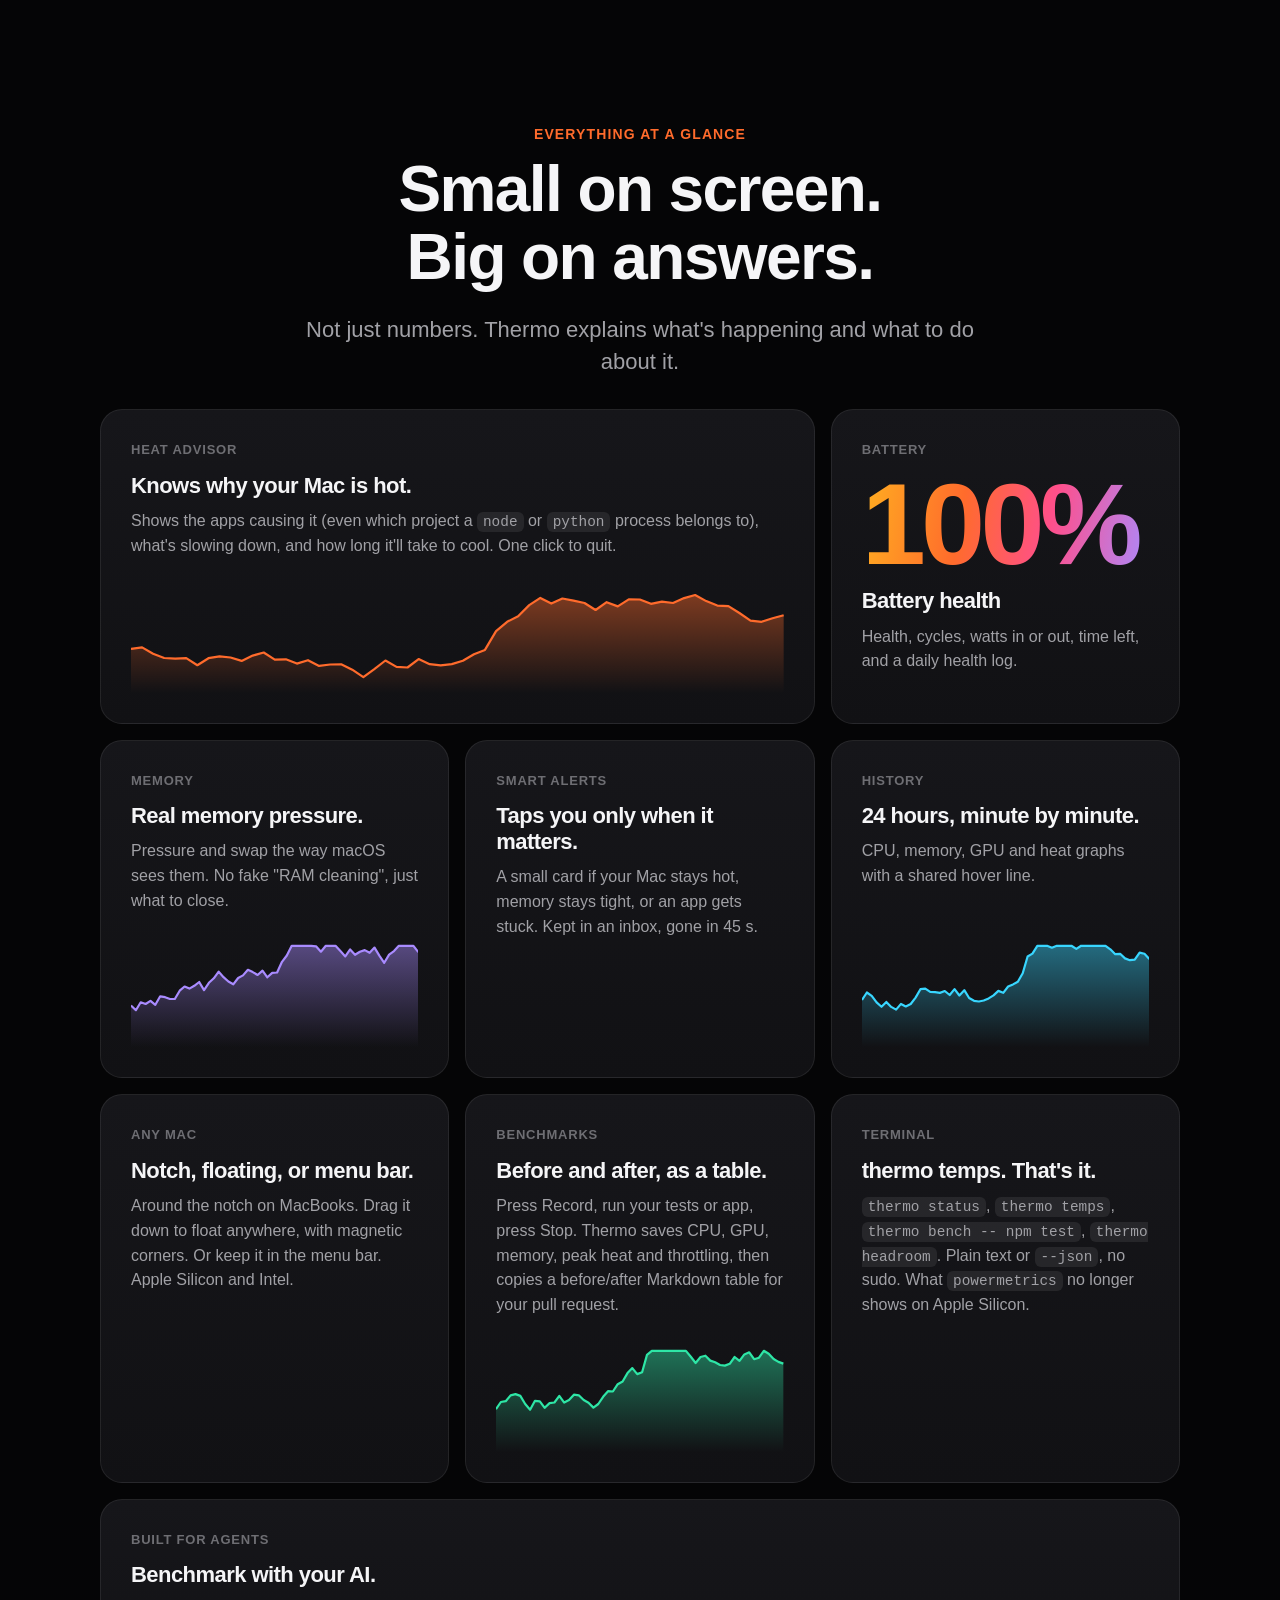
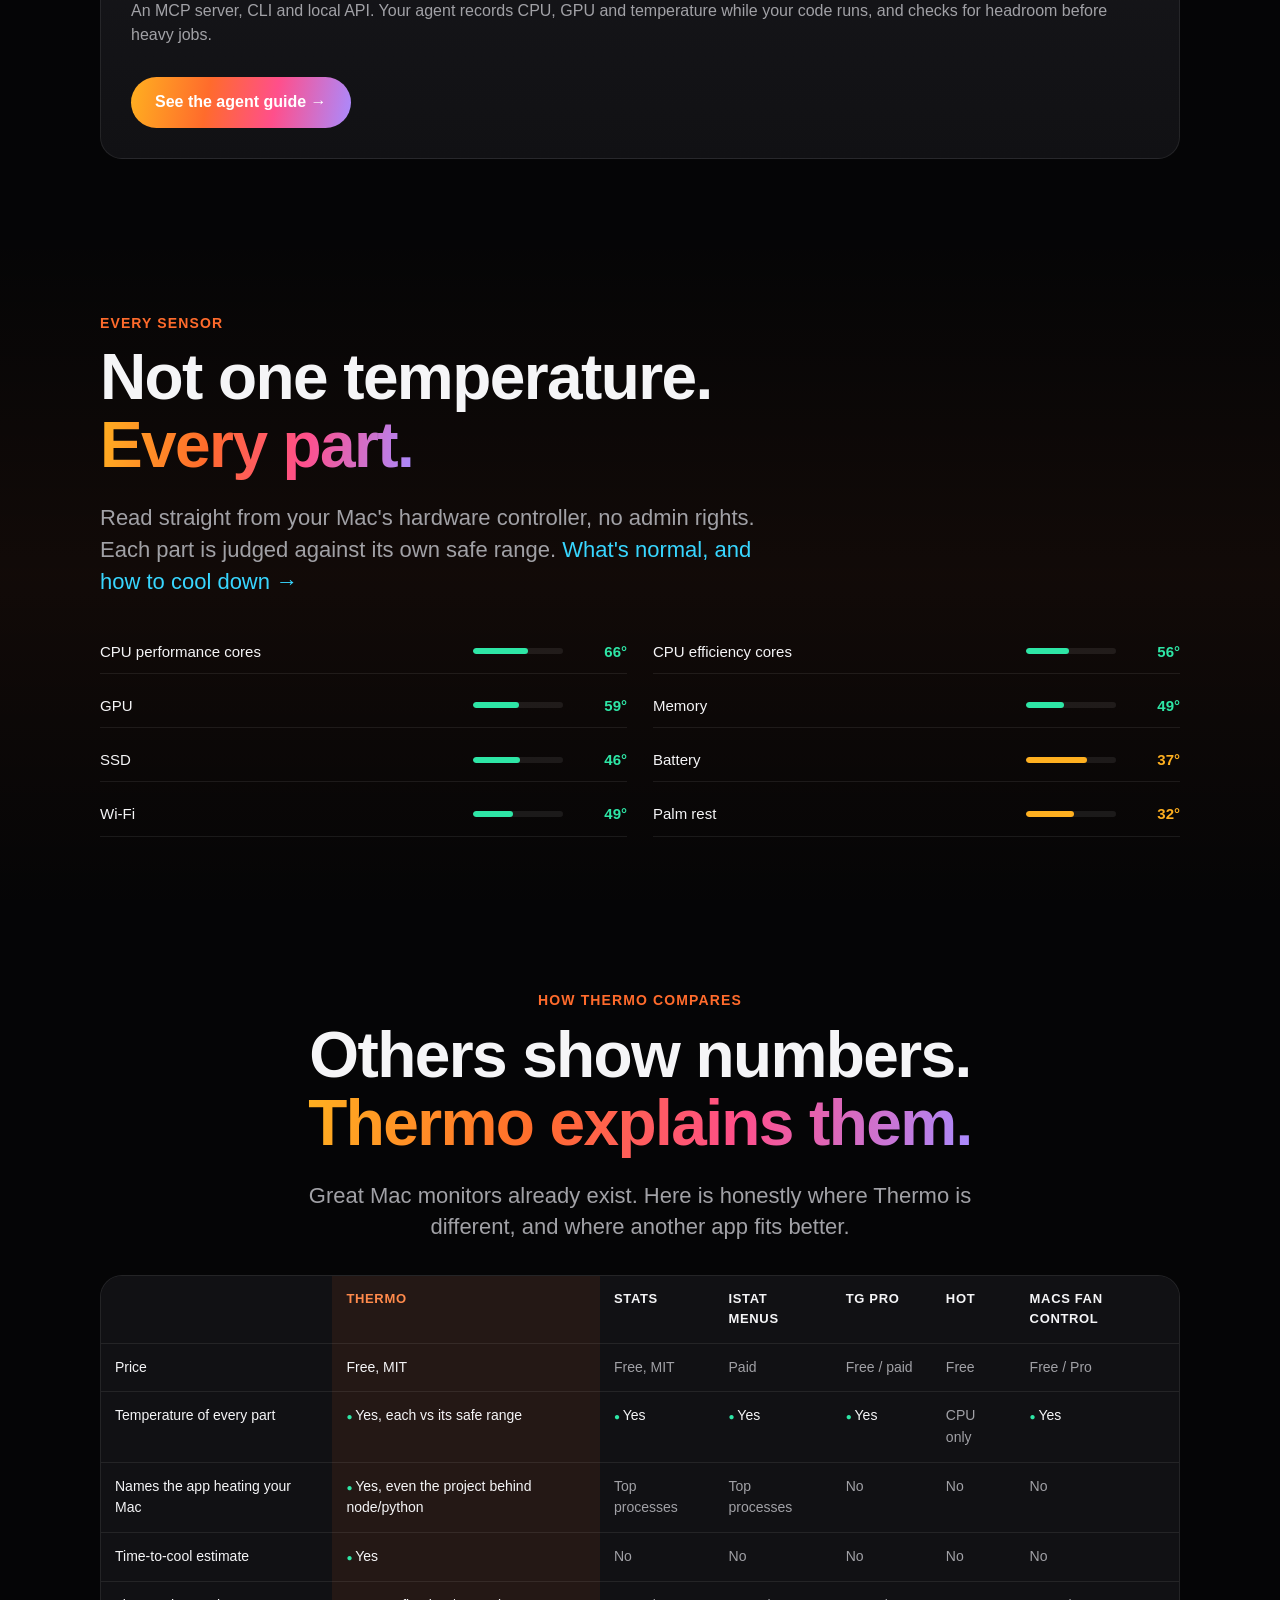
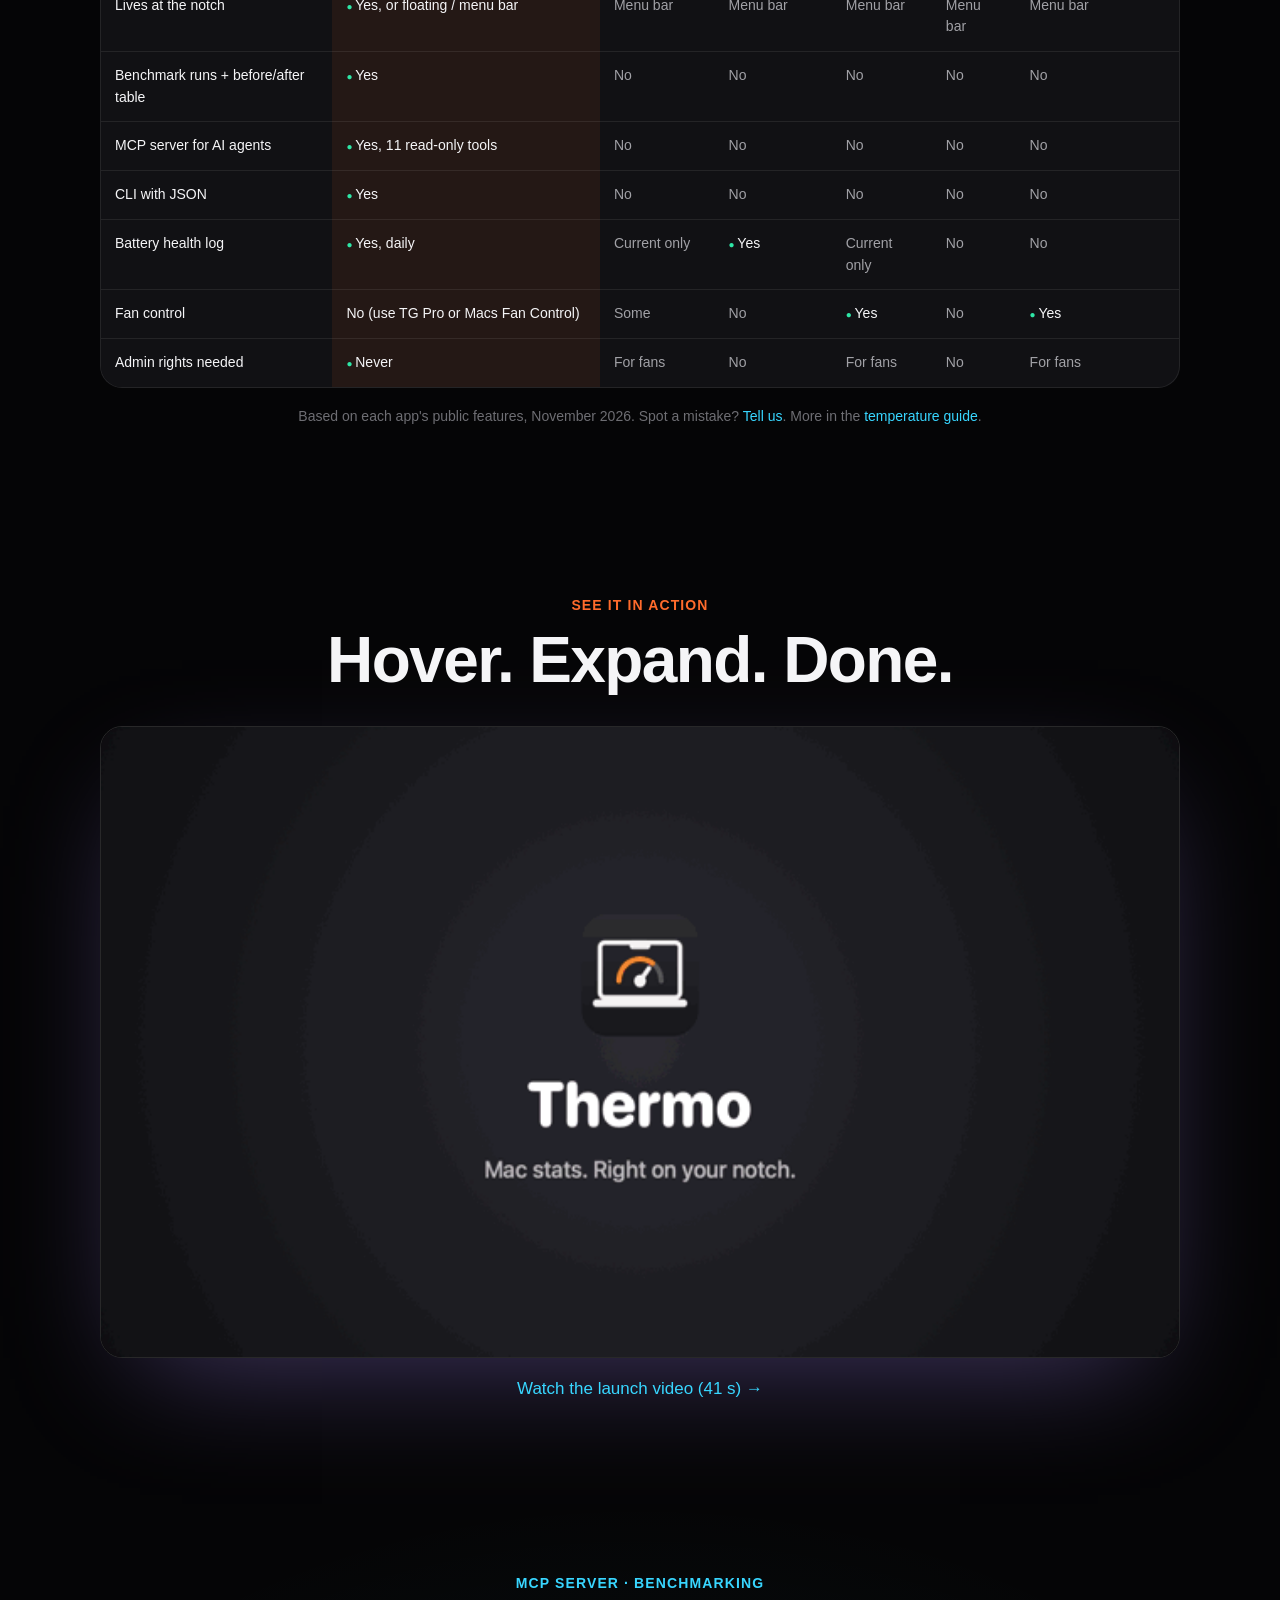
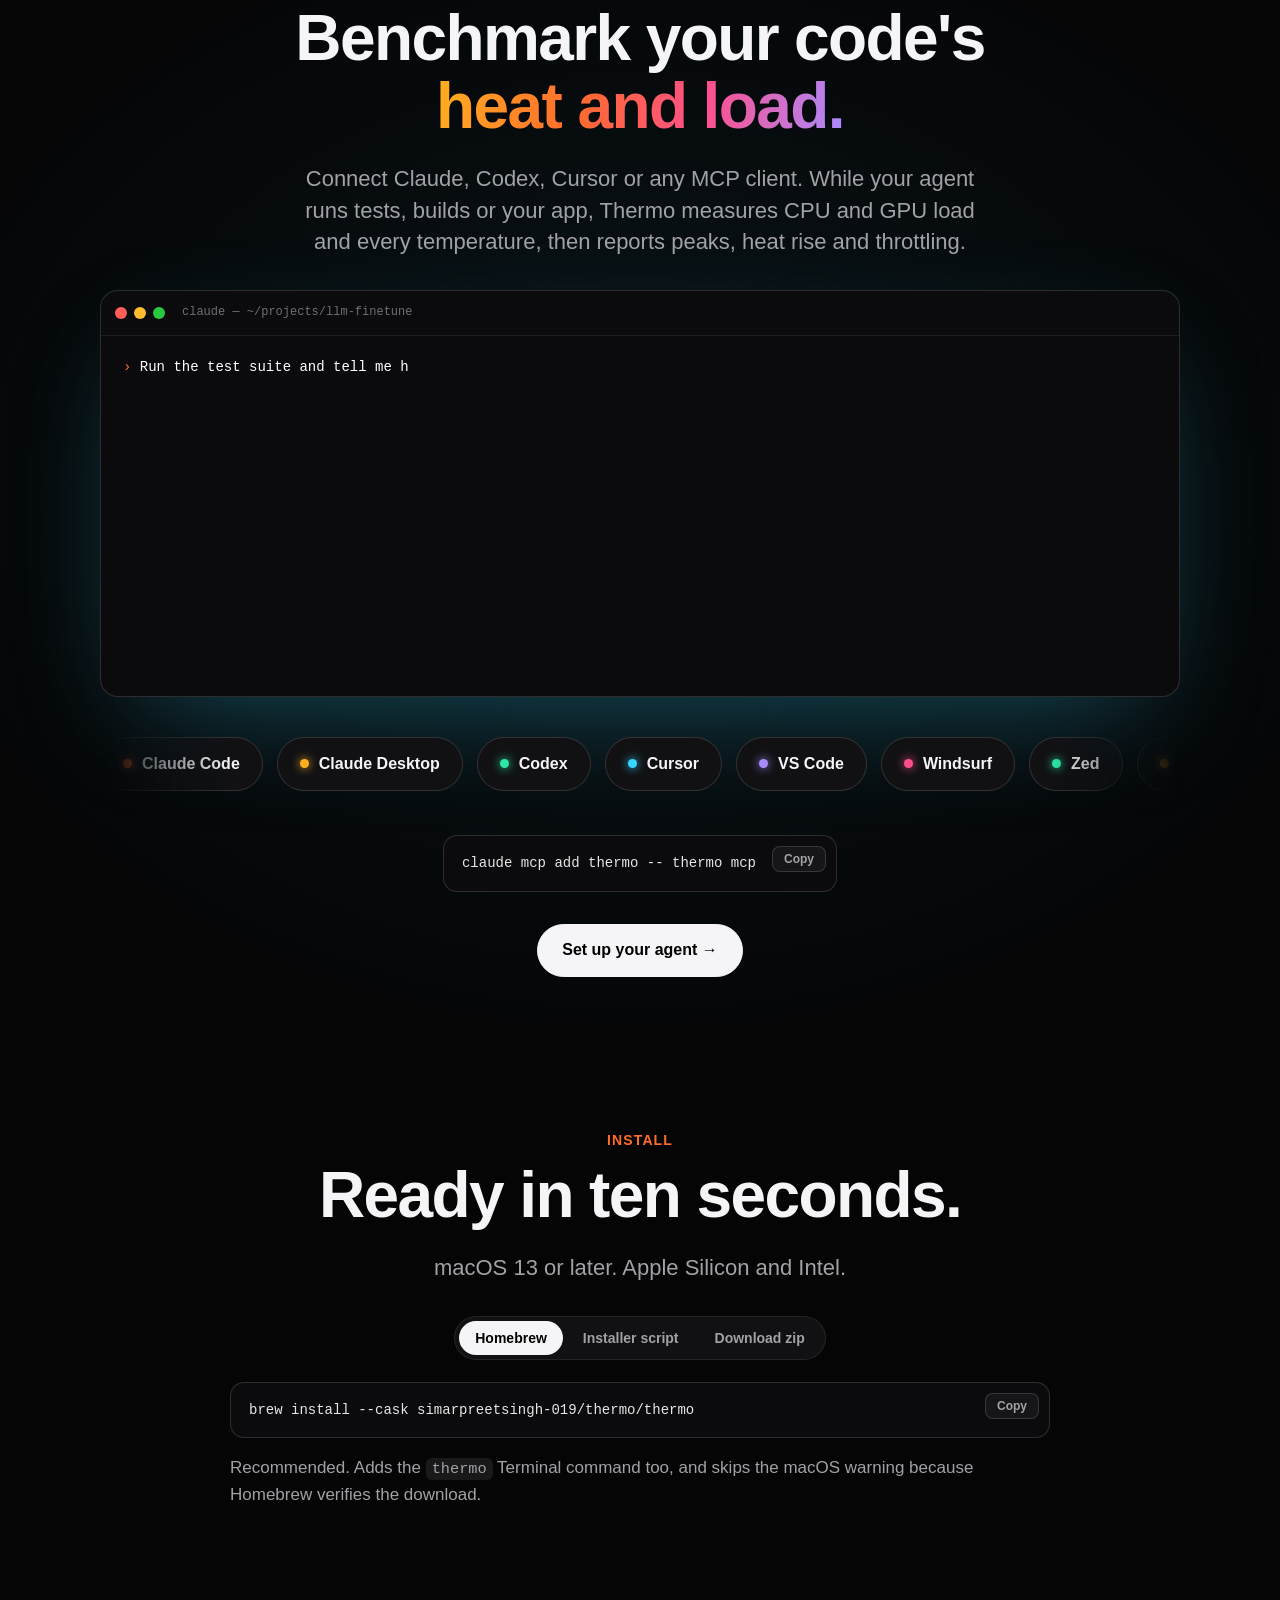
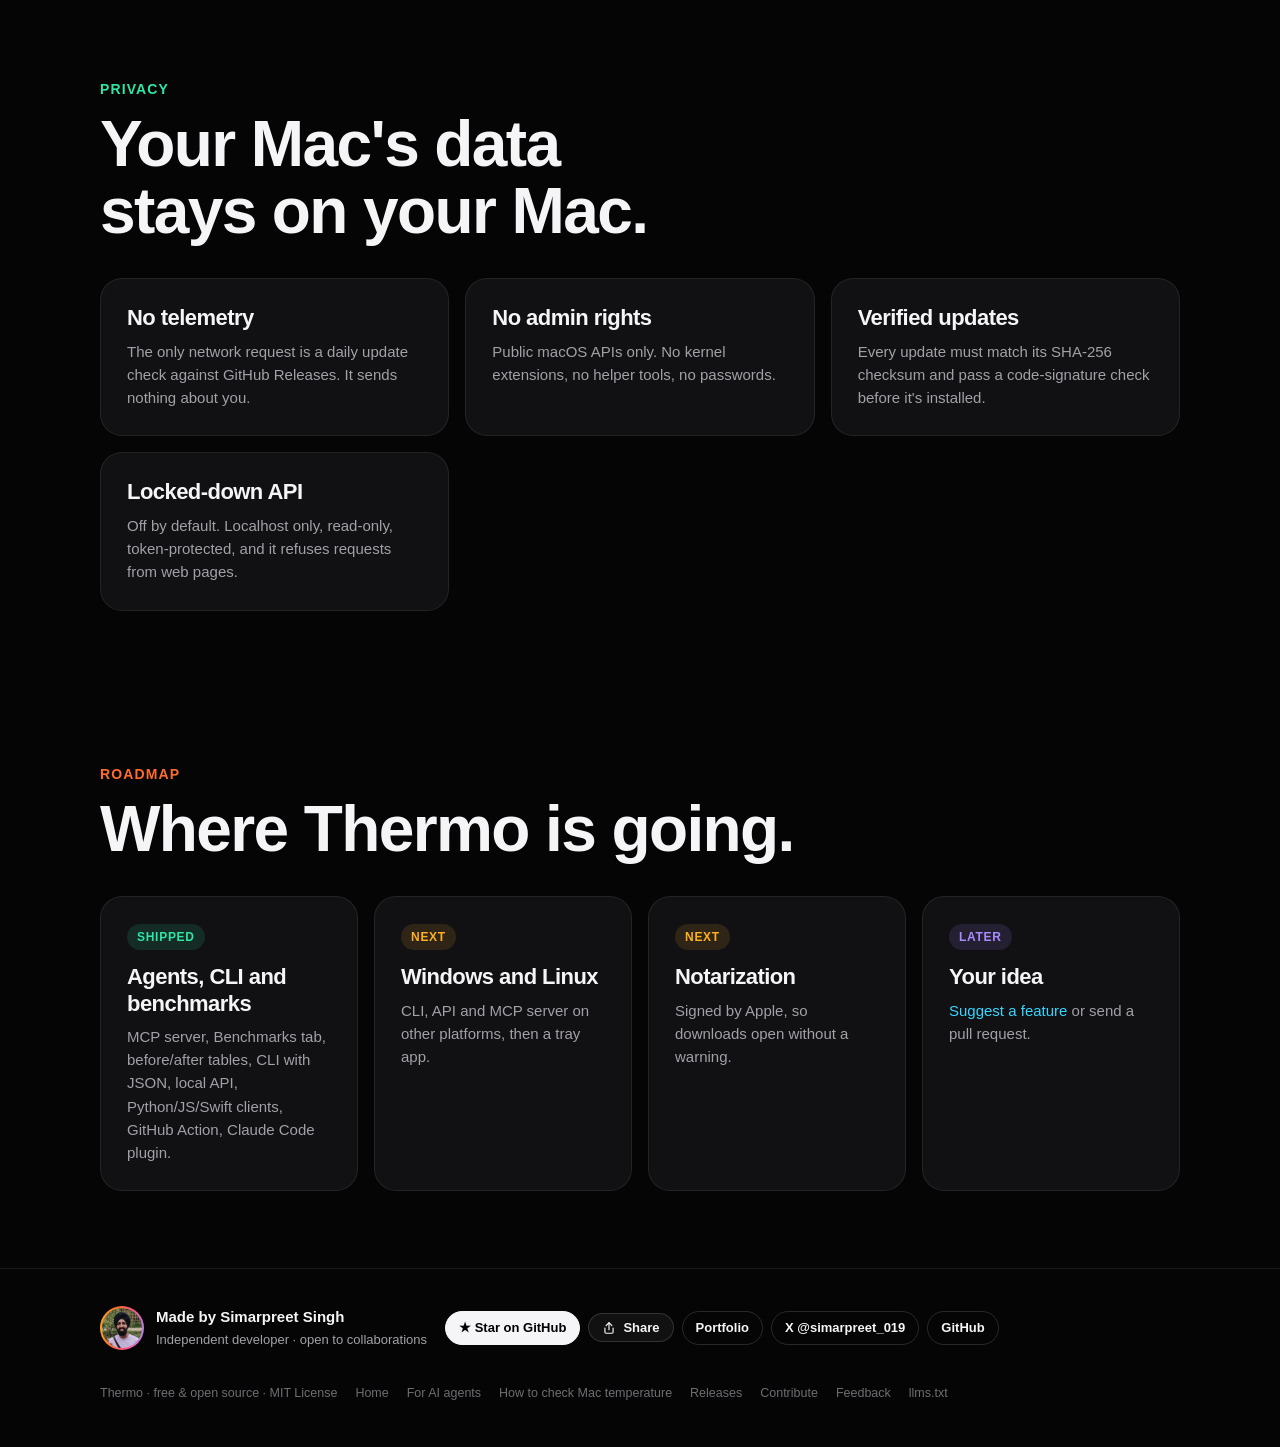
==== commit 9af2c158: "Site comparison + landing refresh; MCPB bundle, MCP Registry sync and plugin version sync on release" ====
--- a/docs/index.html
+++ b/docs/index.html
@@ -28,7 +28,7 @@
 {"@context": "https://schema.org", "@type": "FAQPage", "mainEntity": [{"@type": "Question", "name": "How do I check CPU and GPU temperature on a Mac?", "acceptedAnswer": {"@type": "Answer", "text": "Install Thermo for Mac (free, open source): brew install --cask simarpreetsingh-019/thermo/thermo. It shows CPU performance and efficiency cores, GPU, memory, SSD and battery temperatures beside the notch or in the menu bar, and `thermo temps` prints them in Terminal. macOS itself shows no degrees, and powermetrics no longer reports temperatures on Apple Silicon."}}, {"@type": "Question", "name": "Which Macs does Thermo support?", "acceptedAnswer": {"@type": "Answer", "text": "Any Apple Silicon (M1\u2013M5) or Intel Mac on macOS 13 or later: MacBook Air, MacBook Pro, Mac mini, Mac Studio, iMac and Mac Pro. MacBooks with a notch get the notch view; other Macs use the menu bar."}}, {"@type": "Question", "name": "Is Thermo free and safe?", "acceptedAnswer": {"@type": "Answer", "text": "Yes. It is MIT-licensed open source, needs no admin rights, sends no telemetry, and releases ship with SHA-256 checksums and signed build provenance."}}, {"@type": "Question", "name": "Can AI coding agents use Thermo?", "acceptedAnswer": {"@type": "Answer", "text": "Yes. Thermo includes an MCP server (thermo mcp) with read-only tools so Claude Code, Codex, Cursor and others can benchmark CPU, GPU and temperature during test runs, compare before/after, and wait for the Mac to cool before heavy jobs."}}]}
 </script>
 <script type="application/ld+json">
-[{"@context": "https://schema.org", "@type": "SoftwareApplication", "name": "Thermo for Mac", "alternateName": ["Thermo", "Thermo Mac temperature monitor"], "slogan": "Mac stats. Right on your notch.", "operatingSystem": "macOS 13 or later", "applicationCategory": "UtilitiesApplication", "applicationSubCategory": "System monitor", "softwareVersion": "1.9.0", "isAccessibleForFree": true, "offers": {"@type": "Offer", "price": "0", "priceCurrency": "USD"}, "description": "Free, open-source macOS app that shows live temperatures (CPU cores, GPU, memory, SSD, battery), CPU, GPU and memory usage around the MacBook notch, explains what is heating the Mac and what to close, tracks battery health and 24-hour history, and includes a CLI, local API and MCP server so AI agents can benchmark CPU/GPU load and temperature.", "featureList": ["Per-component temperatures", "CPU, GPU and memory usage", "Heat advisor with app to close", "Battery health", "24-hour history", "Smart alerts", "MCP server for AI agents", "Benchmark CPU, GPU and temperature of a workload", "Thermal throttling status", "History logging and CSV export", "Apple Silicon M1–M5 and Intel"], "image": "https://simarpreetsingh-019.github.io/Thermo/og-home.png", "screenshot": "https://simarpreetsingh-019.github.io/Thermo/demo.gif", "url": "https://simarpreetsingh-019.github.io/Thermo/", "downloadUrl": "https://github.com/simarpreetsingh-019/Thermo/releases/latest", "installUrl": "https://simarpreetsingh-019.github.io/Thermo/#install", "codeRepository": "https://github.com/simarpreetsingh-019/Thermo", "license": "https://opensource.org/licenses/MIT", "author": {"@type": "Person", "name": "Simarpreet Singh", "url": "https://simarpreetsingh-019.github.io", "image": "https://simarpreetsingh-019.github.io/Thermo/creator.jpg", "sameAs": ["https://x.com/simarpreet_019", "https://github.com/simarpreetsingh-019"]}}, {"@context": "https://schema.org", "@type": "WebSite", "name": "Thermo for Mac", "url": "https://simarpreetsingh-019.github.io/Thermo/"}]
+[{"@context": "https://schema.org", "@type": "SoftwareApplication", "name": "Thermo for Mac", "alternateName": ["Thermo", "Thermo Mac temperature monitor"], "slogan": "Mac stats. Right on your notch.", "operatingSystem": "macOS 13 or later", "applicationCategory": "UtilitiesApplication", "applicationSubCategory": "System monitor", "softwareVersion": "1.9.0", "isAccessibleForFree": true, "offers": {"@type": "Offer", "price": "0", "priceCurrency": "USD"}, "description": "Free, open-source macOS app that shows live temperatures (CPU cores, GPU, memory, SSD, battery), CPU, GPU and memory usage around the MacBook notch, explains what is heating the Mac and what to close, tracks battery health and 24-hour history, and includes a CLI, local API and MCP server so AI agents can benchmark CPU/GPU load and temperature.", "featureList": ["Per-component temperatures", "CPU, GPU and memory usage", "Heat advisor with app to close", "Battery health", "24-hour history", "Smart alerts", "MCP server for AI agents", "Benchmark CPU, GPU and temperature of a workload", "Thermal throttling status", "History logging and CSV export", "Apple Silicon M1\u2013M5 and Intel", "Benchmark recording with before/after Markdown comparison", "Names the app and project causing heat", "Time-to-cool estimate", "MCP server for AI agents (11 read-only tools)", "JSON command-line tool (thermo temps, thermo bench)", "Daily battery health log", "Works on MacBook, Mac mini, Mac Studio, iMac and Mac Pro"], "image": "https://simarpreetsingh-019.github.io/Thermo/og-home.png", "screenshot": "https://simarpreetsingh-019.github.io/Thermo/demo.gif", "url": "https://simarpreetsingh-019.github.io/Thermo/", "downloadUrl": "https://github.com/simarpreetsingh-019/Thermo/releases/latest", "installUrl": "https://simarpreetsingh-019.github.io/Thermo/#install", "codeRepository": "https://github.com/simarpreetsingh-019/Thermo", "license": "https://opensource.org/licenses/MIT", "author": {"@type": "Person", "name": "Simarpreet Singh", "url": "https://simarpreetsingh-019.github.io", "image": "https://simarpreetsingh-019.github.io/Thermo/creator.jpg", "sameAs": ["https://x.com/simarpreet_019", "https://github.com/simarpreetsingh-019"]}}, {"@context": "https://schema.org", "@type": "WebSite", "name": "Thermo for Mac", "url": "https://simarpreetsingh-019.github.io/Thermo/"}]
 </script>
 <link rel="stylesheet" href="style.css">
 </head>
@@ -38,7 +38,7 @@
   <a class="brand" href="./"><img src="icon.png" alt=""></a>
   <div class="switch"><a href="./" class="on">Thermo</a><a href="agents.html">For AI agents</a></div>
   <div class="links"><span class="lbl">On this page</span>
-    <a href="#features">Features</a><a href="#temps-sec">Sensors</a><a href="#install">Install</a><a href="#privacy">Privacy</a><a href="mac-temperature.html">Guide</a><a href="#about">About</a>
+    <a href="#features">Features</a><a href="#temps-sec">Sensors</a><a href="#compare">Compare</a><a href="#install">Install</a><a href="#privacy">Privacy</a><a href="mac-temperature.html">Guide</a><a href="#about">About</a>
   </div>
   <a class="star" href="https://github.com/simarpreetsingh-019/Thermo">★ Star</a>
   <button class="share" data-share data-text="Mac stats, right on your notch. Free and open source:">Share</button>
@@ -50,7 +50,8 @@
   <div class="wrap">
     <div class="eyebrow">Thermo for Mac · Free · Open source</div>
     <h1>Mac stats.<br><span class="grad">Right on your notch.</span></h1>
-    <p class="lede">CPU, GPU, SSD and battery temperatures, throttling, and live load around your MacBook's notch. When your Mac runs hot, Thermo tells you which app is causing it and what to close. Apple Silicon M1–M5 and Intel.</p>
+    <p class="lede">Every temperature inside your Mac, live load and throttling, right around the notch. When it runs hot, Thermo names the app causing it and what to close. And it benchmarks your code's heat for you and your AI agent.</p>
+    <ul class="proof"><li>Every sensor, no admin rights</li><li>Says <em>why</em> it's hot</li><li>Benchmarks + MCP for AI agents</li><li>Any Mac · M1–M5 and Intel</li></ul>
     <div class="btns">
       <a class="btn primary" href="#install">Download for Mac</a>
       <a class="btn" href="agents.html">Connect your AI agent →</a>
@@ -142,12 +143,23 @@
         <p>CPU, memory, GPU and heat graphs with a shared hover line.</p>
         <div class="viz"><svg class="spark" data-seed="11" data-color="#38d6ff"></svg></div>
       </div>
-      <div class="tile-b s3 rv">
+      <div class="tile-b s2 rv">
         <div class="k">Any Mac</div>
         <h3>Notch, floating, or menu bar.</h3>
         <p>Around the notch on MacBooks. Drag it down to float anywhere, with magnetic corners. Or keep it in the menu bar. Apple Silicon and Intel.</p>
       </div>
-      <div class="tile-b s3 rv">
+      <div class="tile-b s2 rv">
+        <div class="k">Benchmarks</div>
+        <h3>Before and after, as a table.</h3>
+        <p>Press Record, run your tests or app, press Stop. Thermo saves CPU, GPU, memory, peak heat and throttling, then copies a before/after Markdown table for your pull request.</p>
+        <div class="viz"><svg class="spark" data-seed="5" data-color="#2ee6a6"></svg></div>
+      </div>
+      <div class="tile-b s2 rv">
+        <div class="k">Terminal</div>
+        <h3>thermo temps. That's it.</h3>
+        <p><code>thermo status</code>, <code>thermo temps</code>, <code>thermo bench -- npm test</code>, <code>thermo headroom</code>. Plain text or <code>--json</code>, no sudo. What <code>powermetrics</code> no longer shows on Apple Silicon.</p>
+      </div>
+      <div class="tile-b s6 rv">
         <div class="k">Built for agents</div>
         <h3>Benchmark with your AI.</h3>
         <p>An MCP server, CLI and local API. Your agent records CPU, GPU and temperature while your code runs, and checks for headroom before heavy jobs.</p>
@@ -174,6 +186,31 @@
       <div class="p" data-v="50" data-hot="85"><span>Wi-Fi</span><div class="bar"><i></i></div><b>–</b></div>
       <div class="p" data-v="31" data-hot="43"><span>Palm rest</span><div class="bar"><i></i></div><b>–</b></div>
     </div>
+  </div>
+</section>
+
+<section id="compare">
+  <div class="wrap">
+    <div class="sec-head center rv">
+      <div class="eyebrow">How Thermo compares</div>
+      <h2>Others show numbers.<br><span class="grad">Thermo explains them.</span></h2>
+      <p class="lede">Great Mac monitors already exist. Here is honestly where Thermo is different, and where another app fits better.</p>
+    </div>
+    <div class="cmp rv"><table>
+      <tr><th></th><th class="me">Thermo</th><th>Stats</th><th>iStat Menus</th><th>TG Pro</th><th>Hot</th><th>Macs Fan Control</th></tr>
+      <tr><td>Price</td><td class="me">Free, MIT</td><td>Free, MIT</td><td>Paid</td><td>Free / paid</td><td>Free</td><td>Free / Pro</td></tr>
+      <tr><td>Temperature of every part</td><td class="me y">Yes, each vs its safe range</td><td class="y">Yes</td><td class="y">Yes</td><td class="y">Yes</td><td>CPU only</td><td class="y">Yes</td></tr>
+      <tr><td>Names the app heating your Mac</td><td class="me y">Yes, even the project behind node/python</td><td>Top processes</td><td>Top processes</td><td>No</td><td>No</td><td>No</td></tr>
+      <tr><td>Time-to-cool estimate</td><td class="me y">Yes</td><td>No</td><td>No</td><td>No</td><td>No</td><td>No</td></tr>
+      <tr><td>Lives at the notch</td><td class="me y">Yes, or floating / menu bar</td><td>Menu bar</td><td>Menu bar</td><td>Menu bar</td><td>Menu bar</td><td>Menu bar</td></tr>
+      <tr><td>Benchmark runs + before/after table</td><td class="me y">Yes</td><td>No</td><td>No</td><td>No</td><td>No</td><td>No</td></tr>
+      <tr><td>MCP server for AI agents</td><td class="me y">Yes, 11 read-only tools</td><td>No</td><td>No</td><td>No</td><td>No</td><td>No</td></tr>
+      <tr><td>CLI with JSON</td><td class="me y">Yes</td><td>No</td><td>No</td><td>No</td><td>No</td><td>No</td></tr>
+      <tr><td>Battery health log</td><td class="me y">Yes, daily</td><td>Current only</td><td class="y">Yes</td><td>Current only</td><td>No</td><td>No</td></tr>
+      <tr><td>Fan control</td><td class="me">No (use TG Pro or Macs Fan Control)</td><td>Some</td><td>No</td><td class="y">Yes</td><td>No</td><td class="y">Yes</td></tr>
+      <tr><td>Admin rights needed</td><td class="me y">Never</td><td>For fans</td><td>No</td><td>For fans</td><td>No</td><td>For fans</td></tr>
+    </table></div>
+    <p class="center" style="color:var(--dim);margin-top:18px;font-size:14px">Based on each app's public features, November 2026. Spot a mistake? <a href="https://github.com/simarpreetsingh-019/Thermo/issues">Tell us</a>. More in the <a href="mac-temperature.html#apps">temperature guide</a>.</p>
   </div>
 </section>
 
@@ -225,7 +262,7 @@
       </div>
     </div>
     <div class="center rv" style="margin-top:44px">
-      <pre style="display:inline-block;text-align:left;padding-right:80px;max-width:100%">claude mcp add thermo -- /Applications/Thermo.app/Contents/MacOS/Thermo --mcp</pre>
+      <pre style="display:inline-block;text-align:left;padding-right:80px;max-width:100%">claude mcp add thermo -- thermo mcp</pre>
       <div class="btns" style="margin-top:24px"><a class="btn primary" href="agents.html">Set up your agent →</a></div>
     </div>
   </div>
@@ -292,7 +329,7 @@
       <h2>Where Thermo is going.</h2>
     </div>
     <div class="road">
-      <div class="card rv"><span class="tag now">Shipped</span><h3>Agents and CLI</h3><p>MCP server, CLI with JSON, local API, Python/JS/Swift clients, GitHub Action.</p></div>
+      <div class="card rv"><span class="tag now">Shipped</span><h3>Agents, CLI and benchmarks</h3><p>MCP server, Benchmarks tab, before/after tables, CLI with JSON, local API, Python/JS/Swift clients, GitHub Action, Claude Code plugin.</p></div>
       <div class="card rv"><span class="tag next">Next</span><h3>Windows and Linux</h3><p>CLI, API and MCP server on other platforms, then a tray app.</p></div>
       <div class="card rv"><span class="tag next">Next</span><h3>Notarization</h3><p>Signed by Apple, so downloads open without a warning.</p></div>
       <div class="card rv"><span class="tag later">Later</span><h3>Your idea</h3><p><a href="https://github.com/simarpreetsingh-019/Thermo/issues/new/choose">Suggest a feature</a> or send a pull request.</p></div>
--- a/docs/style.css
+++ b/docs/style.css
@@ -247,3 +247,16 @@
 nav .star{display:inline-flex;align-items:center;gap:6px;font:600 13px -apple-system,sans-serif;padding:6px 13px;border-radius:999px;border:1px solid var(--line2);color:var(--fg)}
 nav .star:hover{text-decoration:none;background:rgba(255,255,255,.08)}
 @media (max-width:600px){nav .star{display:none}}
+
+.proof{list-style:none;display:flex;flex-wrap:wrap;justify-content:center;gap:8px 22px;margin:22px auto 30px;padding:0;color:var(--mut);font-size:15px}
+.proof li::before{content:"✓ ";color:#2ee6a6;font-weight:700}
+.cmp{overflow-x:auto;border:1px solid var(--line);border-radius:var(--r);background:var(--card)}
+.cmp table{border-collapse:collapse;width:100%;min-width:820px;font-size:14px}
+.cmp th,.cmp td{padding:13px 14px;border-bottom:1px solid var(--line);text-align:left;vertical-align:top;color:var(--mut)}
+.cmp tr:last-child td{border-bottom:0}
+.cmp th{color:var(--fg);font-weight:600;font-size:13px}
+.cmp td:first-child{color:var(--fg);font-weight:500;position:sticky;left:0;background:var(--card)}
+.cmp .me{background:rgba(255,107,44,.08);color:var(--fg)}
+.cmp th.me{color:#ff8a4c}
+.cmp .y{color:var(--fg)}
+.cmp td.y::before{content:"● ";color:#2ee6a6;font-size:10px}
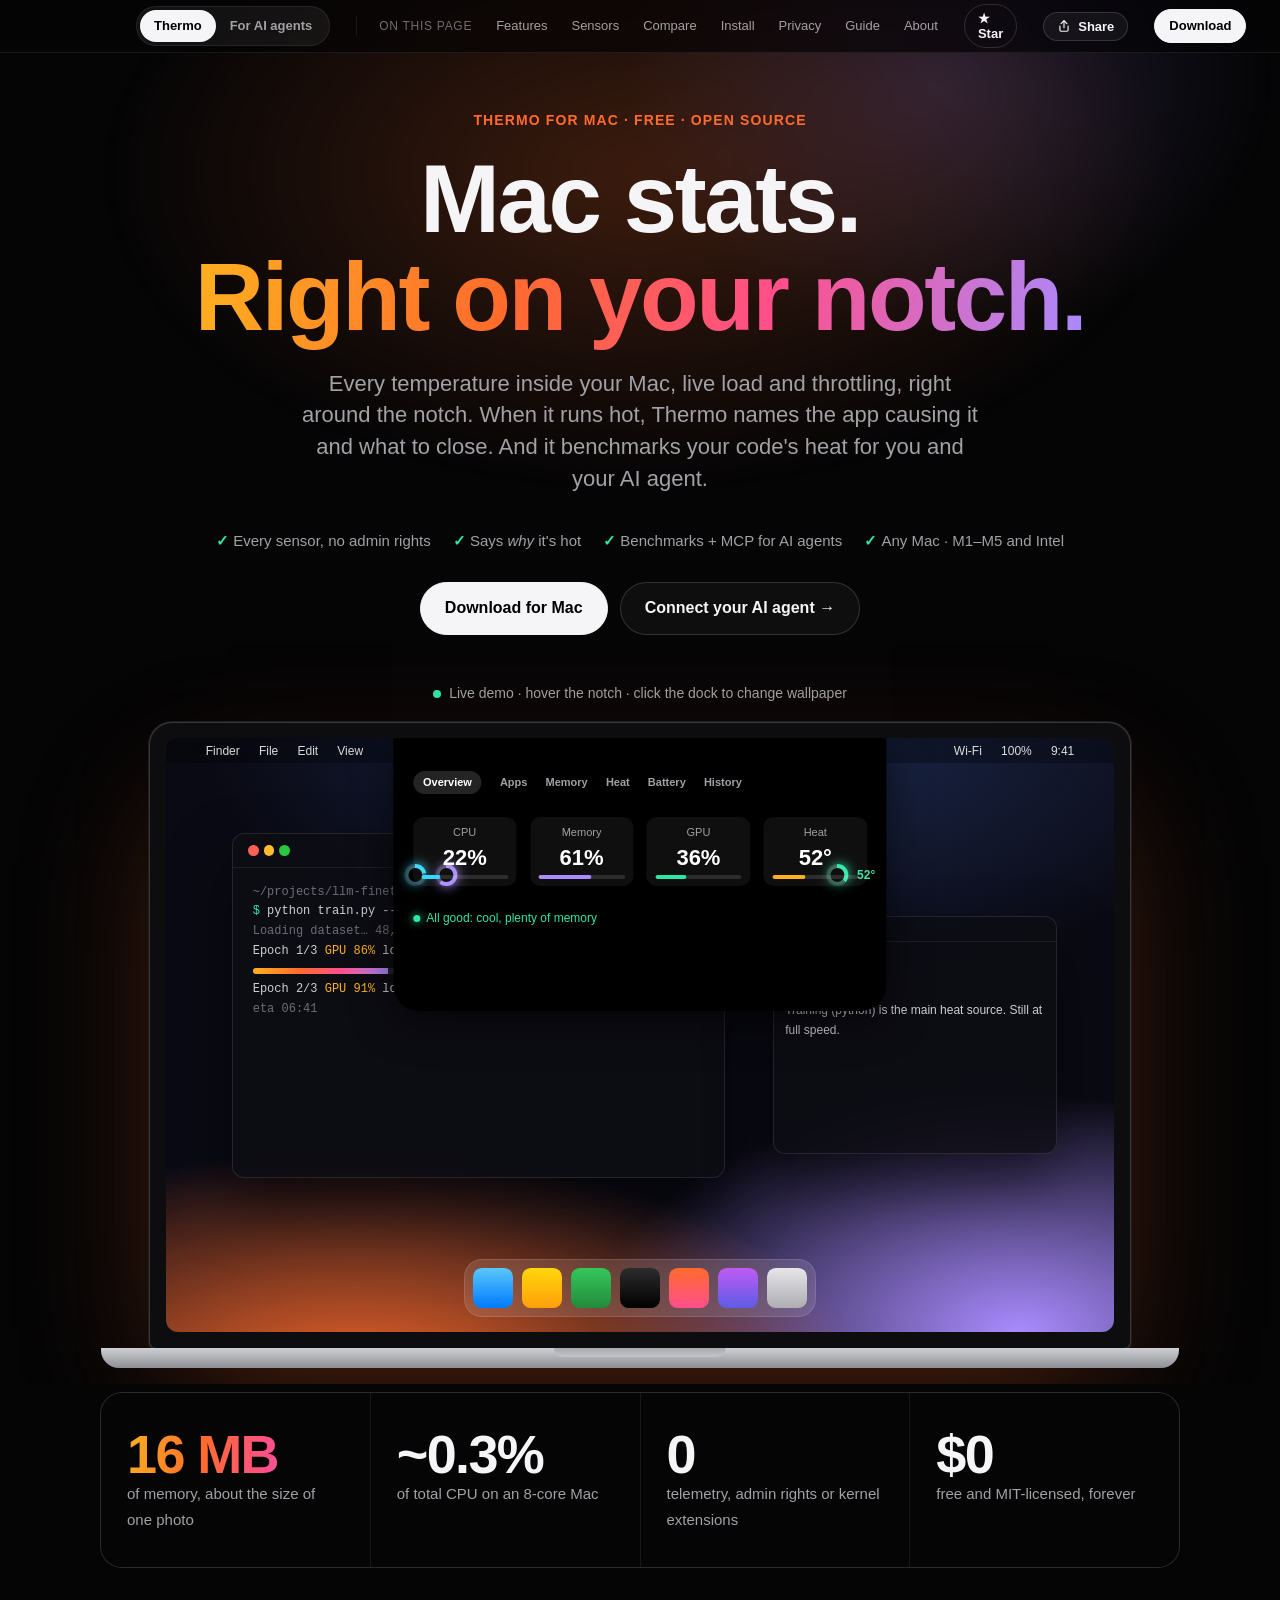
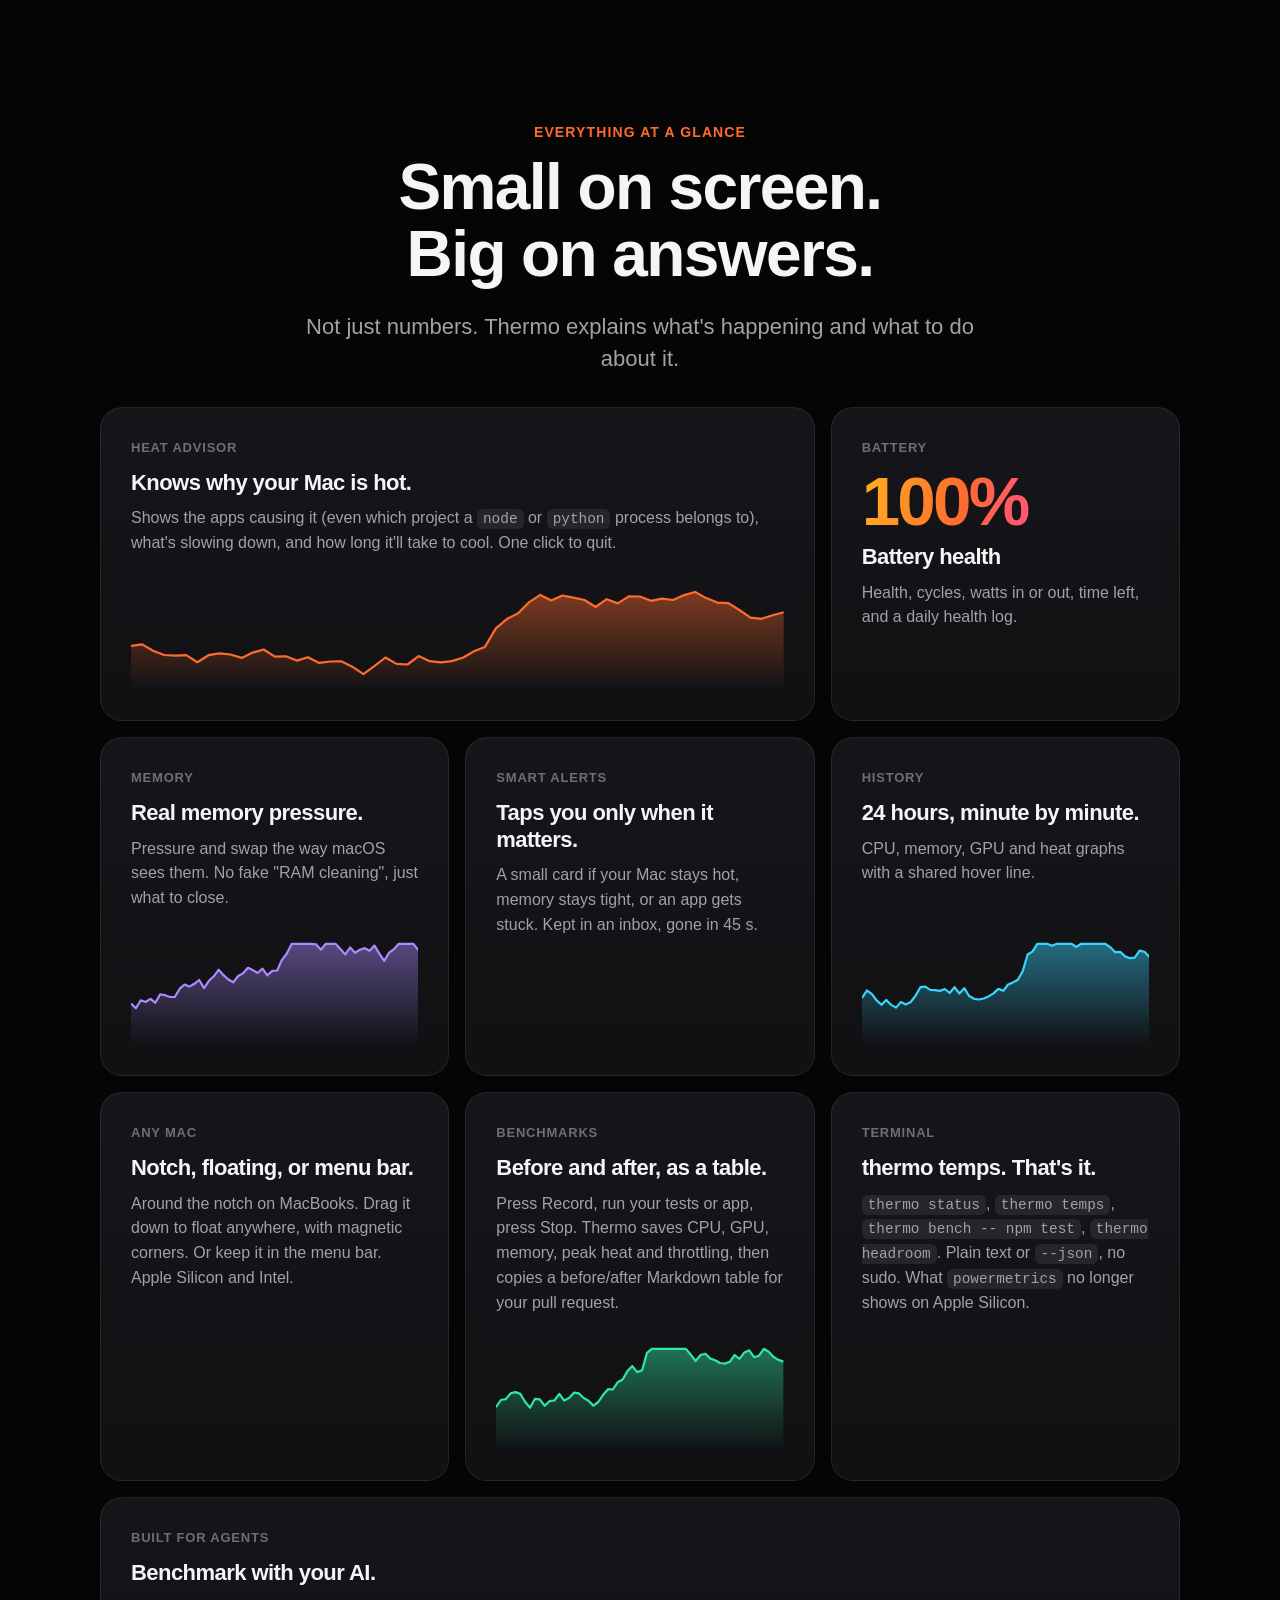
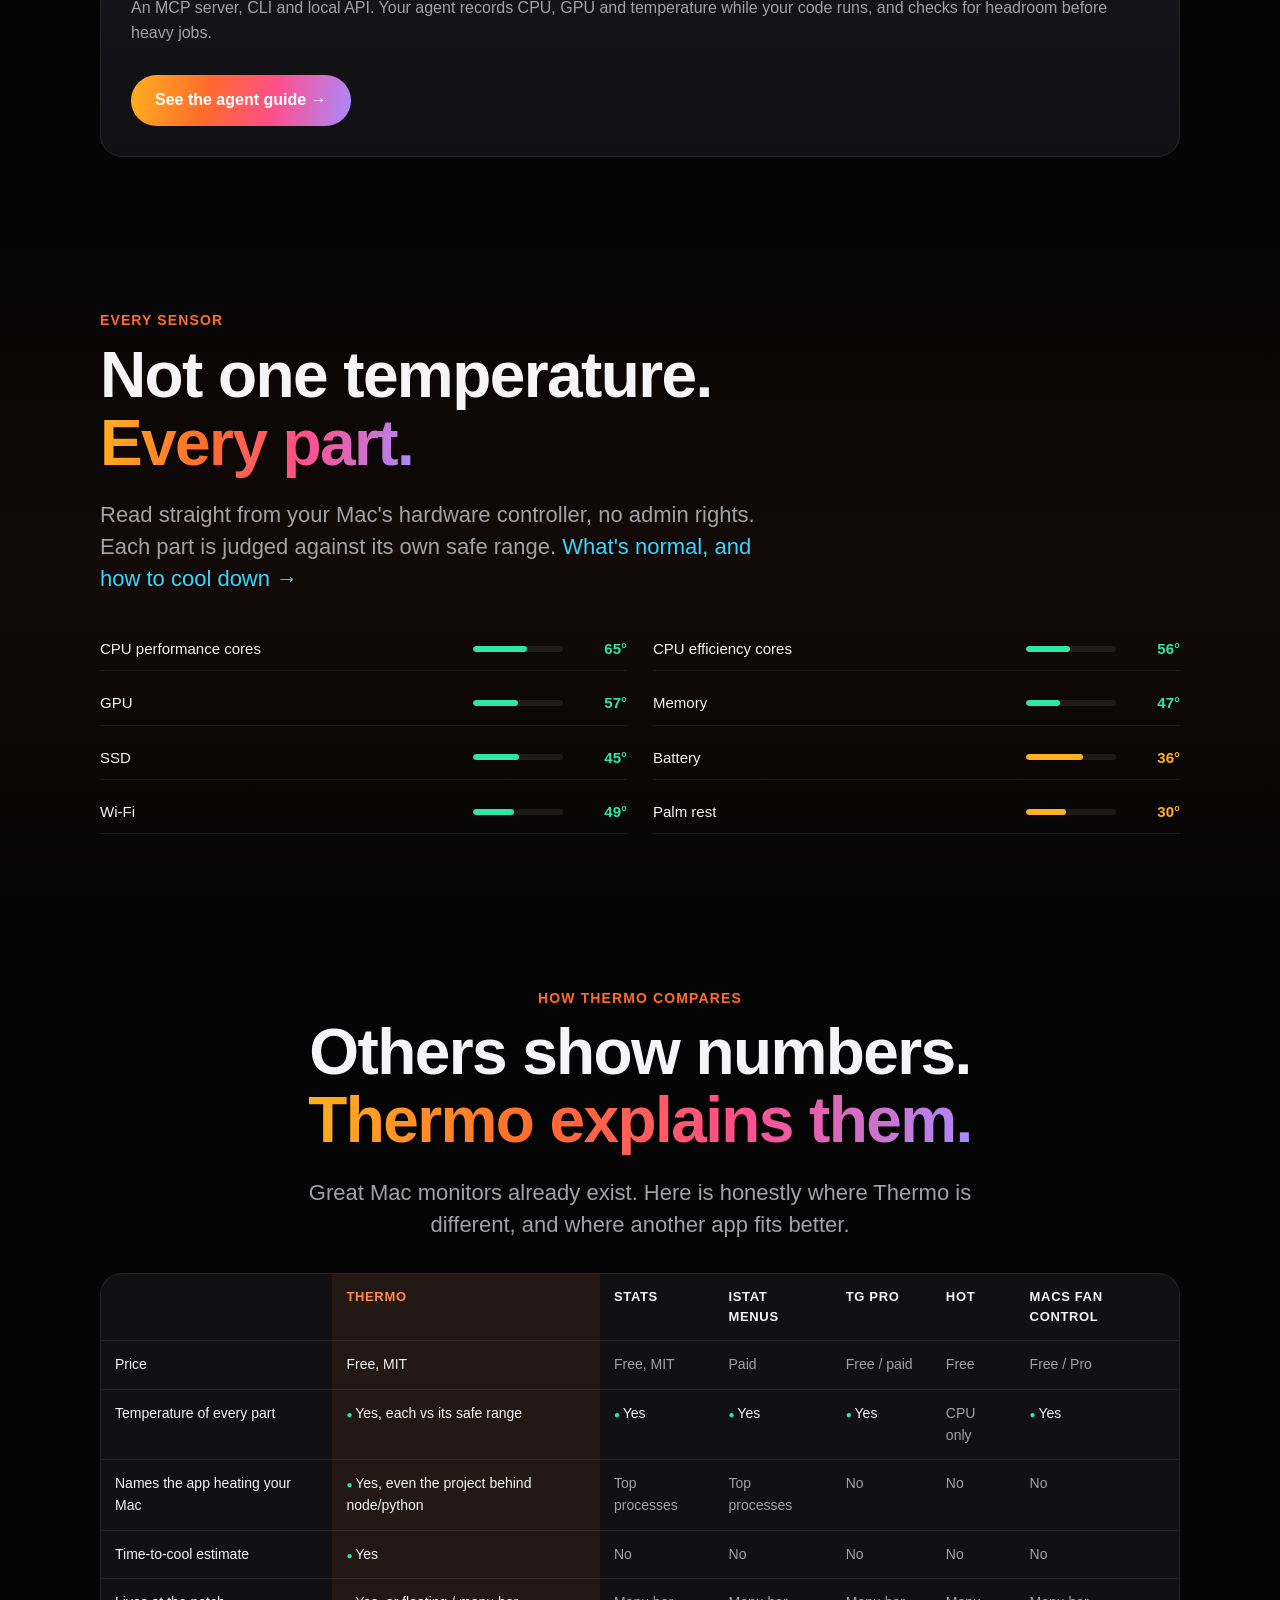
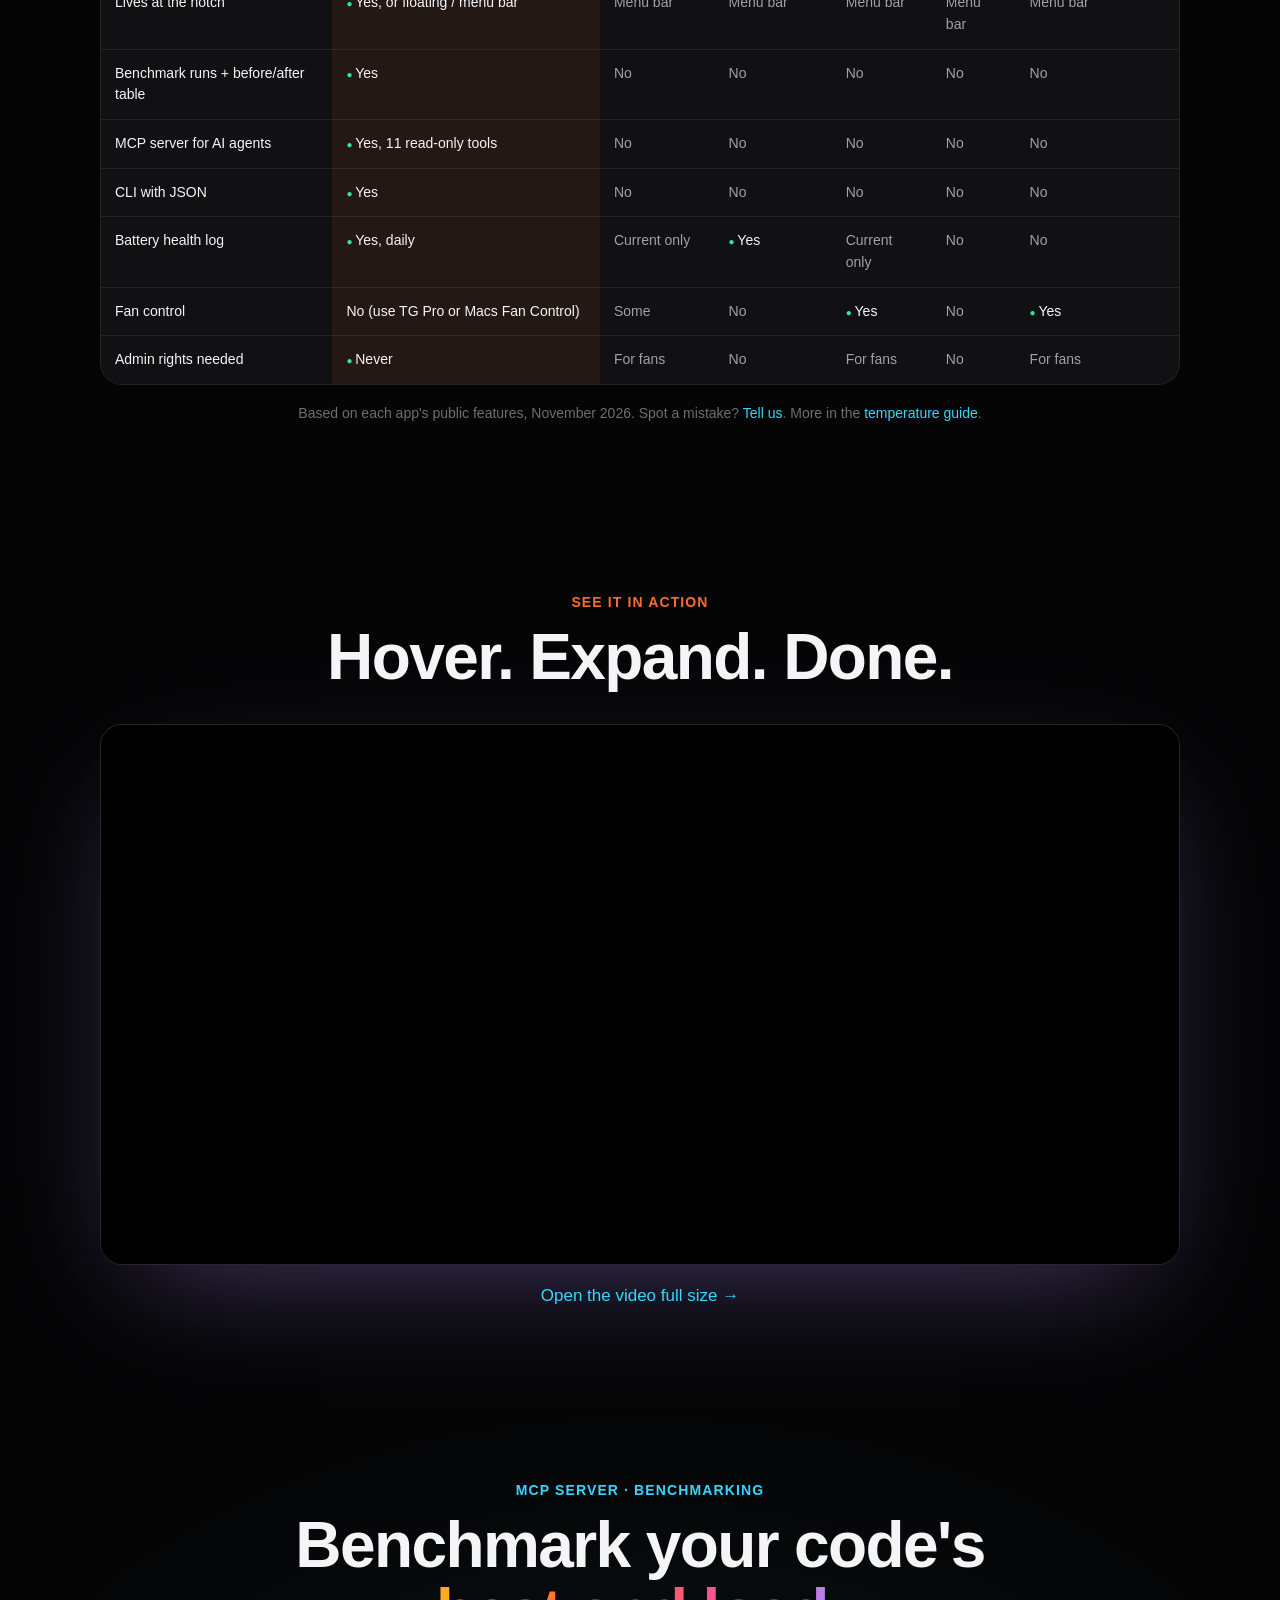
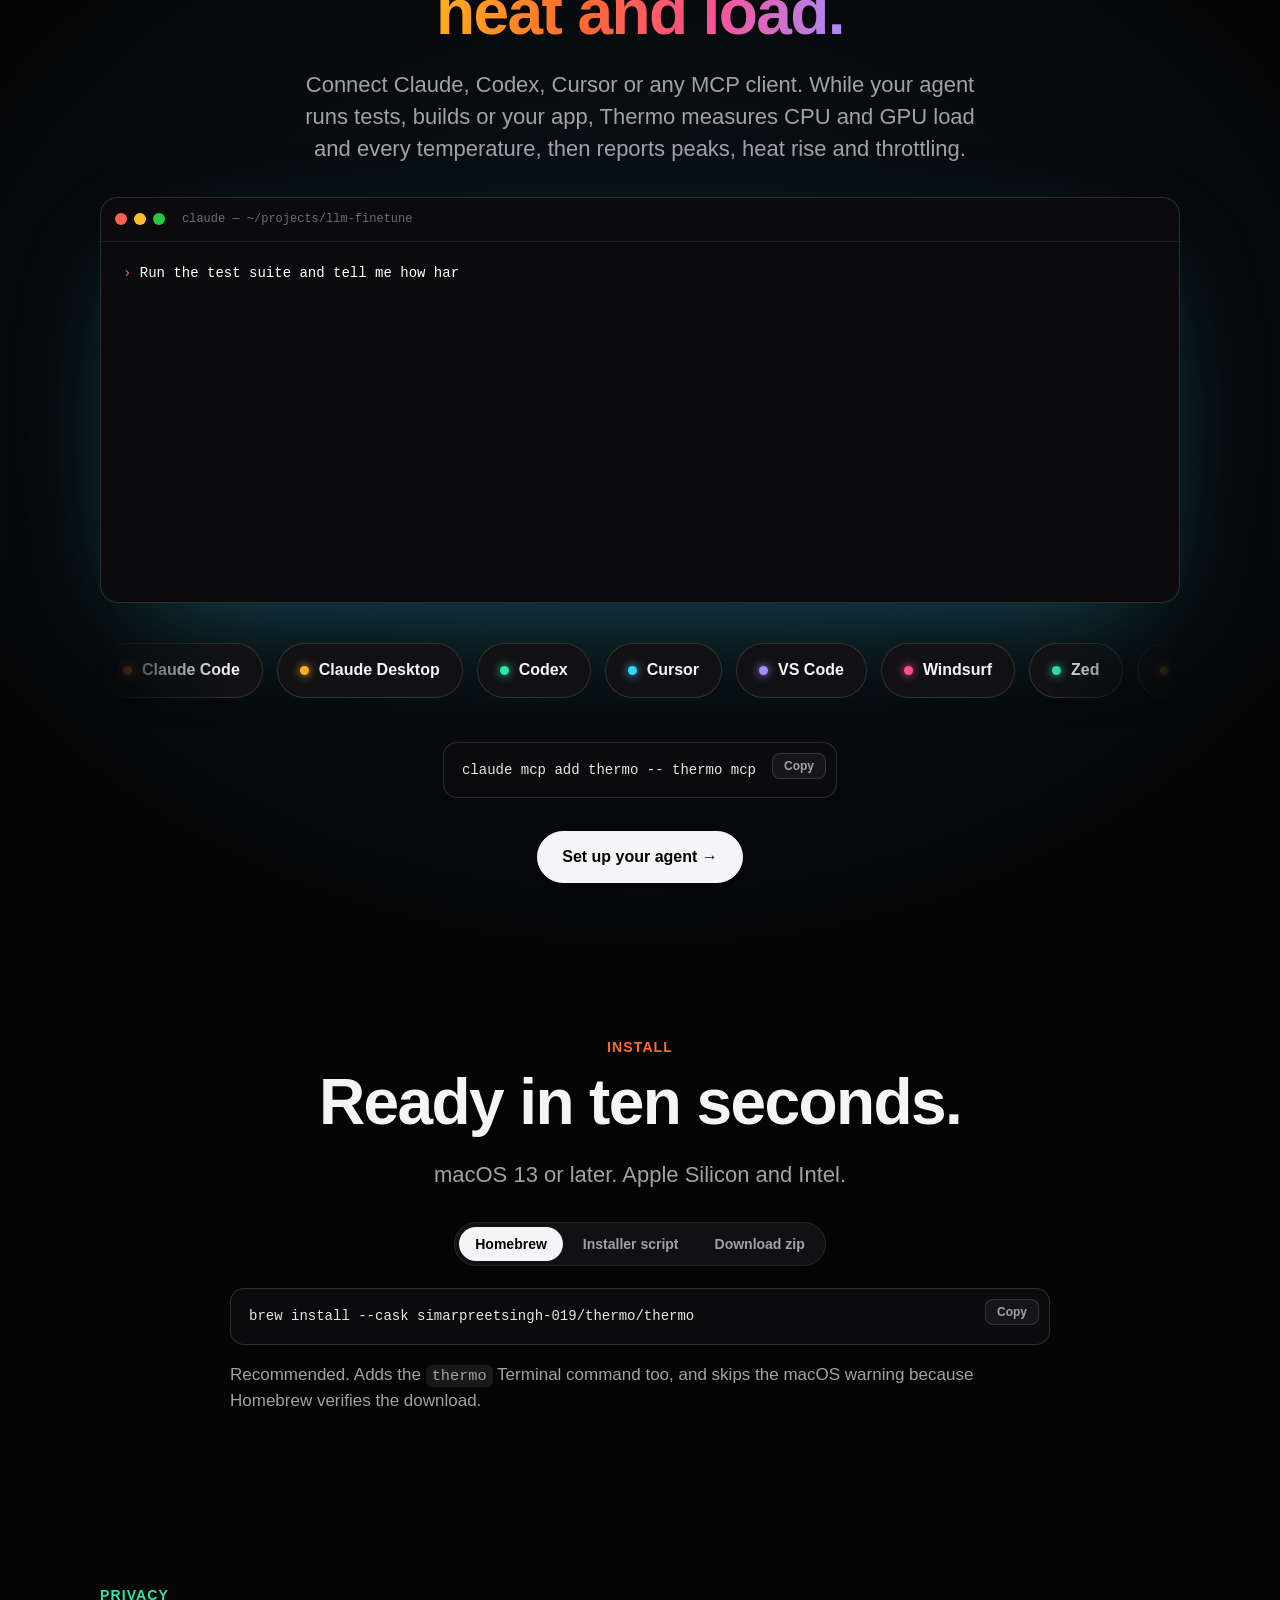
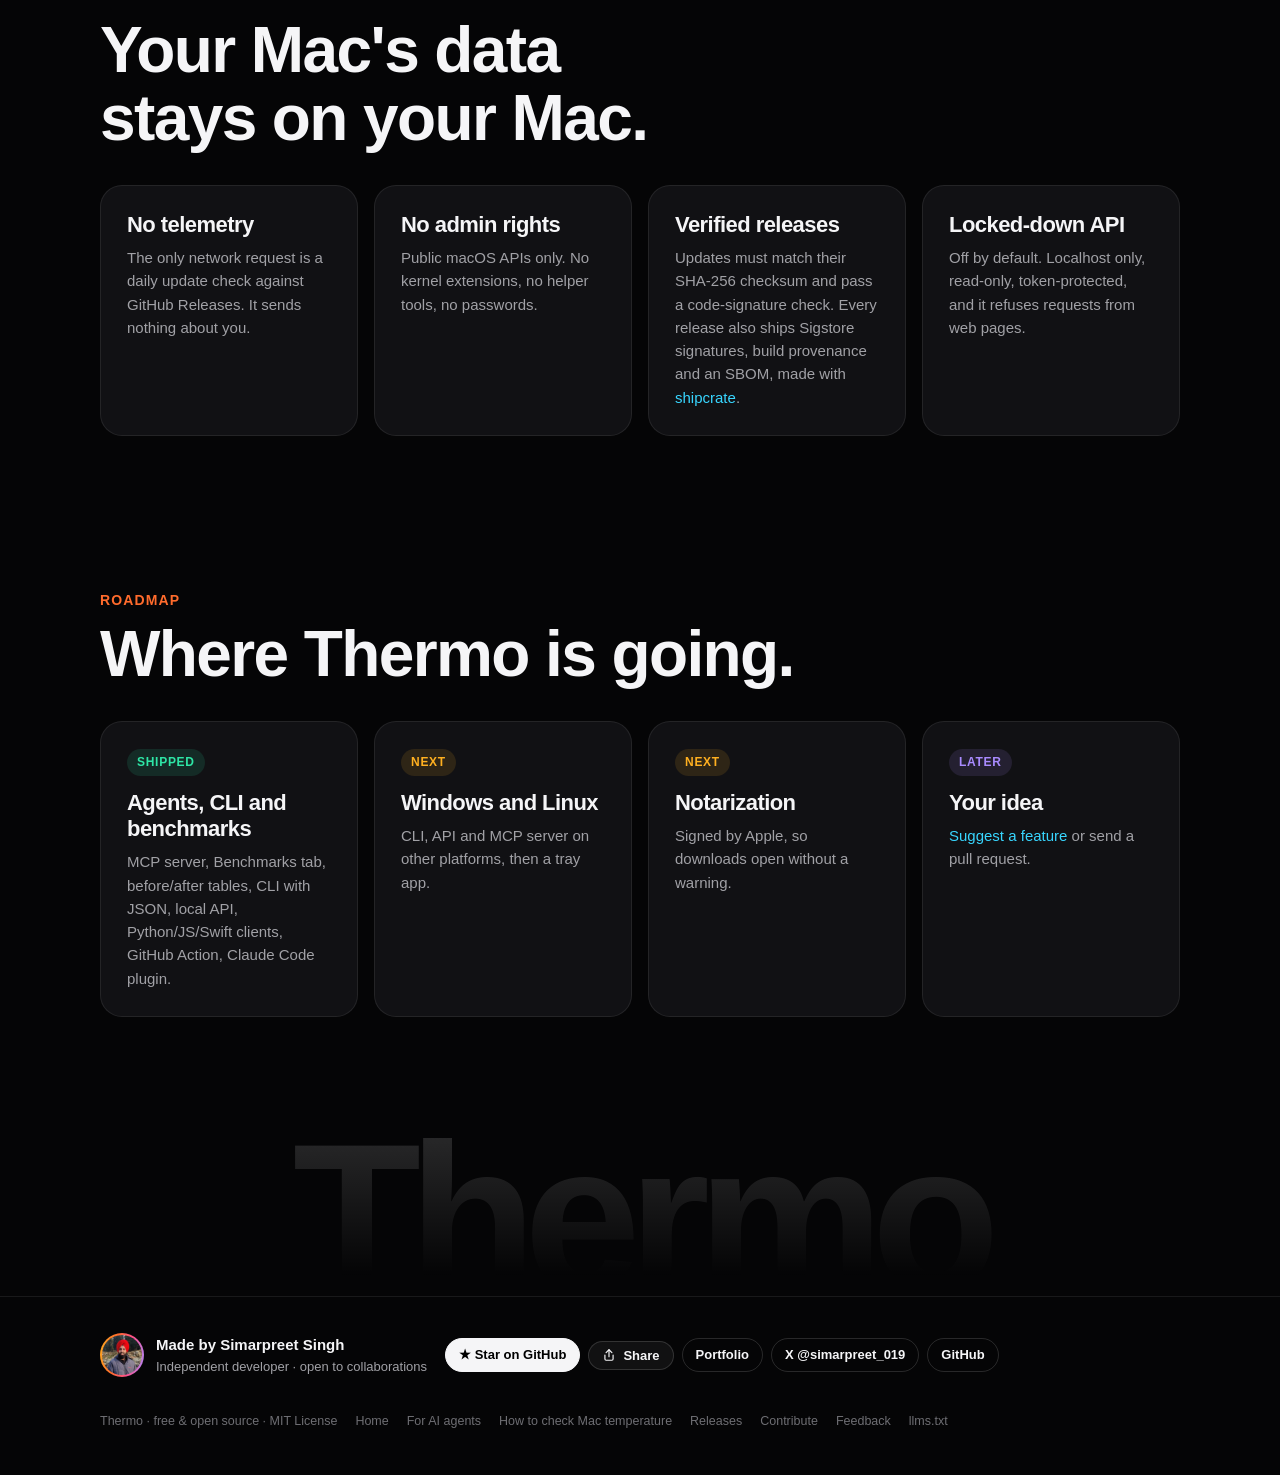
==== commit 4f7248ff: "Site: demo caption on top, wallpaper dock, real CPU stat, per-card hover glow, graph points, 1080p d" ====
--- a/docs/index.html
+++ b/docs/index.html
@@ -30,7 +30,7 @@
 <script type="application/ld+json">
 [{"@context": "https://schema.org", "@type": "SoftwareApplication", "name": "Thermo for Mac", "alternateName": ["Thermo", "Thermo Mac temperature monitor"], "slogan": "Mac stats. Right on your notch.", "operatingSystem": "macOS 13 or later", "applicationCategory": "UtilitiesApplication", "applicationSubCategory": "System monitor", "softwareVersion": "1.9.0", "isAccessibleForFree": true, "offers": {"@type": "Offer", "price": "0", "priceCurrency": "USD"}, "description": "Free, open-source macOS app that shows live temperatures (CPU cores, GPU, memory, SSD, battery), CPU, GPU and memory usage around the MacBook notch, explains what is heating the Mac and what to close, tracks battery health and 24-hour history, and includes a CLI, local API and MCP server so AI agents can benchmark CPU/GPU load and temperature.", "featureList": ["Per-component temperatures", "CPU, GPU and memory usage", "Heat advisor with app to close", "Battery health", "24-hour history", "Smart alerts", "MCP server for AI agents", "Benchmark CPU, GPU and temperature of a workload", "Thermal throttling status", "History logging and CSV export", "Apple Silicon M1\u2013M5 and Intel", "Benchmark recording with before/after Markdown comparison", "Names the app and project causing heat", "Time-to-cool estimate", "MCP server for AI agents (11 read-only tools)", "JSON command-line tool (thermo temps, thermo bench)", "Daily battery health log", "Works on MacBook, Mac mini, Mac Studio, iMac and Mac Pro"], "image": "https://simarpreetsingh-019.github.io/Thermo/og-home.png", "screenshot": "https://simarpreetsingh-019.github.io/Thermo/demo.gif", "url": "https://simarpreetsingh-019.github.io/Thermo/", "downloadUrl": "https://github.com/simarpreetsingh-019/Thermo/releases/latest", "installUrl": "https://simarpreetsingh-019.github.io/Thermo/#install", "codeRepository": "https://github.com/simarpreetsingh-019/Thermo", "license": "https://opensource.org/licenses/MIT", "author": {"@type": "Person", "name": "Simarpreet Singh", "url": "https://simarpreetsingh-019.github.io", "image": "https://simarpreetsingh-019.github.io/Thermo/creator.jpg", "sameAs": ["https://x.com/simarpreet_019", "https://github.com/simarpreetsingh-019"]}}, {"@context": "https://schema.org", "@type": "WebSite", "name": "Thermo for Mac", "url": "https://simarpreetsingh-019.github.io/Thermo/"}]
 </script>
-<link rel="stylesheet" href="style.css">
+<link rel="stylesheet" href="style.css?v=3">
 </head>
 <body>
 
@@ -58,6 +58,7 @@
     </div>
 
     <div class="mac rv">
+      <div class="caption top"><span class="dot"></span>Live demo · hover the notch · click the dock to change wallpaper</div>
       <div class="lid"><div class="screen">
         <div class="menubar"><div><span></span><span>Finder</span><span>File</span><span>Edit</span><span>View</span></div><div><span>Wi-Fi</span><span>100%</span><span>9:41</span></div></div>
         <div class="win"><div class="tb"><i></i><i></i><i></i></div><div class="tx"><span class="d">~/projects/llm-finetune</span>
@@ -67,7 +68,7 @@
 <div class="prog"><i></i></div>Epoch 2/3 <span class="o">GPU 91%</span>  loss 0.972
 <span class="d">eta 06:41</span></div></div>
         <div class="win win2"><div class="tb"><i></i><i></i><i></i></div><div class="tx"><b>Thermo</b><span class="o">Warming up</span><br>Training (python) is the main heat source. Still at full speed.</div></div>
-        <div class="dock"><i style="--c:linear-gradient(#5ac8fa,#007aff)"></i><i style="--c:linear-gradient(#ffd60a,#ff9f0a)"></i><i style="--c:linear-gradient(#34c759,#248a3d)"></i><i style="--c:linear-gradient(#2c2c2e,#000)"></i><i style="--c:linear-gradient(#ff6b2c,#ff4f8b)"></i><i style="--c:linear-gradient(#bf5af2,#5e5ce6)"></i><i style="--c:linear-gradient(#e5e5ea,#aeaeb2)"></i></div>
+        <div class="dock"><button type="button" style="--c:linear-gradient(#5ac8fa,#007aff)" data-wall="radial-gradient(120% 90% at 80% 100%,#5ac8fa,#0a2a6b 60%,#05060a)" aria-label="Ocean wallpaper" title="Ocean"></button><button type="button" style="--c:linear-gradient(#ffd60a,#ff9f0a)" data-wall="radial-gradient(120% 90% at 20% 100%,#ffb020,#7a2d00 60%,#0a0503)" aria-label="Sunset wallpaper" title="Sunset"></button><button type="button" style="--c:linear-gradient(#34c759,#248a3d)" data-wall="radial-gradient(120% 90% at 50% 100%,#2ee6a6,#06402f 60%,#030807)" aria-label="Forest wallpaper" title="Forest"></button><button type="button" style="--c:linear-gradient(#2c2c2e,#000)" data-wall="linear-gradient(160deg,#1c1c1e,#000)" aria-label="Midnight wallpaper" title="Midnight"></button><button type="button" style="--c:linear-gradient(#ff6b2c,#ff4f8b)" data-wall="" aria-label="Default wallpaper" title="Default"></button><button type="button" style="--c:linear-gradient(#bf5af2,#5e5ce6)" data-wall="radial-gradient(120% 90% at 80% 100%,#bf5af2,#2a1060 60%,#06040c)" aria-label="Aurora wallpaper" title="Aurora"></button><button type="button" style="--c:linear-gradient(#e5e5ea,#aeaeb2)" data-wall="linear-gradient(160deg,#e5e5ea,#8e8e93)" aria-label="Silver wallpaper" title="Silver"></button></div>
         <div class="hud" title="Hover or click">
           <div class="side">
             <div class="ring" data-live="cpu" style="--c:var(--cyan)"></div>
@@ -90,7 +91,6 @@
         </div>
       </div></div>
       <div class="base"></div>
-      <div class="caption">Live demo. Hover the notch.</div>
     </div>
   </div>
 </section>
@@ -99,7 +99,7 @@
   <div class="wrap rv">
     <div class="stats">
       <div><b class="grad">16 MB</b><span>of memory, about the size of one photo</span></div>
-      <div><b>~2%</b><span>of one CPU core while running</span></div>
+      <div><b>~0.3%</b><span>of total CPU on an 8-core Mac</span></div>
       <div><b>0</b><span>telemetry, admin rights or kernel extensions</span></div>
       <div><b>$0</b><span>free and MIT-licensed, forever</span></div>
     </div>
@@ -114,52 +114,52 @@
       <p class="lede">Not just numbers. Thermo explains what's happening and what to do about it.</p>
     </div>
     <div class="bento">
-      <div class="tile-b s4 rv">
+      <div class="tile-b s4 rv" style="--glow:#ff6b2c">
         <div class="k">Heat advisor</div>
         <h3>Knows why your Mac is hot.</h3>
         <p>Shows the apps causing it (even which project a <code>node</code> or <code>python</code> process belongs to), what's slowing down, and how long it'll take to cool. One click to quit.</p>
-        <div class="viz"><svg class="spark" data-seed="7" data-color="#ff6b2c"></svg></div>
-      </div>
-      <div class="tile-b s2 rv">
+        <div class="viz"><svg class="spark" data-seed="7" data-color="#ff6b2c" data-unit="°C" data-base="38" data-k=".62"></svg></div>
+      </div>
+      <div class="tile-b s2 rv" style="--glow:#ffb020">
         <div class="k">Battery</div>
         <div class="big grad">100%</div>
         <h3 style="margin-top:12px">Battery health</h3>
         <p>Health, cycles, watts in or out, time left, and a daily health log.</p>
       </div>
-      <div class="tile-b s2 rv">
+      <div class="tile-b s2 rv" style="--glow:#a98bff">
         <div class="k">Memory</div>
         <h3>Real memory pressure.</h3>
         <p>Pressure and swap the way macOS sees them. No fake "RAM cleaning", just what to close.</p>
-        <div class="viz"><svg class="spark" data-seed="3" data-color="#a98bff"></svg></div>
-      </div>
-      <div class="tile-b s2 rv">
+        <div class="viz"><svg class="spark" data-seed="3" data-color="#a98bff" data-unit="% memory"></svg></div>
+      </div>
+      <div class="tile-b s2 rv" style="--glow:#ff4f8b">
         <div class="k">Smart alerts</div>
         <h3>Taps you only when it matters.</h3>
         <p>A small card if your Mac stays hot, memory stays tight, or an app gets stuck. Kept in an inbox, gone in 45 s.</p>
       </div>
-      <div class="tile-b s2 rv">
+      <div class="tile-b s2 rv" style="--glow:#38d6ff">
         <div class="k">History</div>
         <h3>24 hours, minute by minute.</h3>
         <p>CPU, memory, GPU and heat graphs with a shared hover line.</p>
-        <div class="viz"><svg class="spark" data-seed="11" data-color="#38d6ff"></svg></div>
-      </div>
-      <div class="tile-b s2 rv">
+        <div class="viz"><svg class="spark" data-seed="11" data-color="#38d6ff" data-unit="% CPU"></svg></div>
+      </div>
+      <div class="tile-b s2 rv" style="--glow:#5ac8fa">
         <div class="k">Any Mac</div>
         <h3>Notch, floating, or menu bar.</h3>
         <p>Around the notch on MacBooks. Drag it down to float anywhere, with magnetic corners. Or keep it in the menu bar. Apple Silicon and Intel.</p>
       </div>
-      <div class="tile-b s2 rv">
+      <div class="tile-b s2 rv" style="--glow:#2ee6a6">
         <div class="k">Benchmarks</div>
         <h3>Before and after, as a table.</h3>
         <p>Press Record, run your tests or app, press Stop. Thermo saves CPU, GPU, memory, peak heat and throttling, then copies a before/after Markdown table for your pull request.</p>
-        <div class="viz"><svg class="spark" data-seed="5" data-color="#2ee6a6"></svg></div>
-      </div>
-      <div class="tile-b s2 rv">
+        <div class="viz"><svg class="spark" data-seed="5" data-color="#2ee6a6" data-unit="% GPU"></svg></div>
+      </div>
+      <div class="tile-b s2 rv" style="--glow:#f5f5f7">
         <div class="k">Terminal</div>
         <h3>thermo temps. That's it.</h3>
         <p><code>thermo status</code>, <code>thermo temps</code>, <code>thermo bench -- npm test</code>, <code>thermo headroom</code>. Plain text or <code>--json</code>, no sudo. What <code>powermetrics</code> no longer shows on Apple Silicon.</p>
       </div>
-      <div class="tile-b s6 rv">
+      <div class="tile-b s6 rv" style="--glow:#38d6ff">
         <div class="k">Built for agents</div>
         <h3>Benchmark with your AI.</h3>
         <p>An MCP server, CLI and local API. Your agent records CPU, GPU and temperature while your code runs, and checks for headroom before heavy jobs.</p>
@@ -220,8 +220,8 @@
       <div class="eyebrow">See it in action</div>
       <h2>Hover. Expand. Done.</h2>
     </div>
-    <div class="frame rv"><img src="demo.gif" alt="Thermo expanding from the MacBook notch to show CPU, GPU, memory and temperature" loading="lazy" width="1120" height="630"></div>
-    <p class="center" style="color:var(--dim);margin-top:18px"><a href="https://github.com/simarpreetsingh-019/Thermo/raw/main/docs/launch.mp4">Watch the launch video (41 s) →</a></p>
+    <div class="frame rv"><video src="launch.mp4" autoplay muted loop playsinline preload="metadata" width="1280" height="720" aria-label="Thermo expanding from the MacBook notch to show CPU, GPU, memory and temperature"><img src="demo.gif" alt="Thermo expanding from the MacBook notch"></video></div>
+    <p class="center" style="color:var(--dim);margin-top:18px"><a href="https://github.com/simarpreetsingh-019/Thermo/raw/main/docs/launch.mp4">Open the video full size →</a></p>
   </div>
 </section>
 
@@ -257,8 +257,8 @@
     </div>
     <div class="marquee rv" style="margin-top:40px">
       <div class="track">
-        <span class="chip"><i style="--c:#ff6b2c"></i>Claude Code</span><span class="chip"><i style="--c:#ffb020"></i>Claude Desktop</span><span class="chip"><i style="--c:#2ee6a6"></i>Codex</span><span class="chip"><i style="--c:#38d6ff"></i>Cursor</span><span class="chip"><i style="--c:#a98bff"></i>VS Code</span><span class="chip"><i style="--c:#ff4f8b"></i>Windsurf</span><span class="chip"><i style="--c:#2ee6a6"></i>Zed</span><span class="chip"><i style="--c:#ffb020"></i>GitHub Actions</span><span class="chip"><i style="--c:#38d6ff"></i>Python</span><span class="chip"><i style="--c:#a98bff"></i>Node.js</span><span class="chip"><i style="--c:#ff6b2c"></i>Swift</span><span class="chip"><i style="--c:#2ee6a6"></i>Any MCP client</span>
-        <span class="chip" aria-hidden="true"><i style="--c:#ff6b2c"></i>Claude Code</span><span class="chip" aria-hidden="true"><i style="--c:#ffb020"></i>Claude Desktop</span><span class="chip" aria-hidden="true"><i style="--c:#2ee6a6"></i>Codex</span><span class="chip" aria-hidden="true"><i style="--c:#38d6ff"></i>Cursor</span><span class="chip" aria-hidden="true"><i style="--c:#a98bff"></i>VS Code</span><span class="chip" aria-hidden="true"><i style="--c:#ff4f8b"></i>Windsurf</span><span class="chip" aria-hidden="true"><i style="--c:#2ee6a6"></i>Zed</span><span class="chip" aria-hidden="true"><i style="--c:#ffb020"></i>GitHub Actions</span><span class="chip" aria-hidden="true"><i style="--c:#38d6ff"></i>Python</span><span class="chip" aria-hidden="true"><i style="--c:#a98bff"></i>Node.js</span><span class="chip" aria-hidden="true"><i style="--c:#ff6b2c"></i>Swift</span><span class="chip" aria-hidden="true"><i style="--c:#2ee6a6"></i>Any MCP client</span>
+        <a class="chip" href="agents.html#setup-cc"><i style="--c:#ff6b2c"></i>Claude Code</a><a class="chip" href="agents.html#setup-cd"><i style="--c:#ffb020"></i>Claude Desktop</a><a class="chip" href="agents.html#setup-codex"><i style="--c:#2ee6a6"></i>Codex</a><a class="chip" href="agents.html#setup-cursor"><i style="--c:#38d6ff"></i>Cursor</a><a class="chip" href="agents.html#setup-vscode"><i style="--c:#a98bff"></i>VS Code</a><a class="chip" href="agents.html#setup-ws"><i style="--c:#ff4f8b"></i>Windsurf</a><a class="chip" href="agents.html#setup-any"><i style="--c:#2ee6a6"></i>Zed</a><a class="chip" href="agents.html#actions"><i style="--c:#ffb020"></i>GitHub Actions</a><a class="chip" href="agents.html#api-py"><i style="--c:#38d6ff"></i>Python</a><a class="chip" href="agents.html#api-js"><i style="--c:#a98bff"></i>Node.js</a><a class="chip" href="agents.html#api-sw"><i style="--c:#ff6b2c"></i>Swift</a><a class="chip" href="agents.html#setup-any"><i style="--c:#2ee6a6"></i>Any MCP client</a>
+        <a class="chip" href="agents.html#setup-cc" aria-hidden="true" tabindex="-1"><i style="--c:#ff6b2c"></i>Claude Code</a><a class="chip" href="agents.html#setup-cd" aria-hidden="true" tabindex="-1"><i style="--c:#ffb020"></i>Claude Desktop</a><a class="chip" href="agents.html#setup-codex" aria-hidden="true" tabindex="-1"><i style="--c:#2ee6a6"></i>Codex</a><a class="chip" href="agents.html#setup-cursor" aria-hidden="true" tabindex="-1"><i style="--c:#38d6ff"></i>Cursor</a><a class="chip" href="agents.html#setup-vscode" aria-hidden="true" tabindex="-1"><i style="--c:#a98bff"></i>VS Code</a><a class="chip" href="agents.html#setup-ws" aria-hidden="true" tabindex="-1"><i style="--c:#ff4f8b"></i>Windsurf</a><a class="chip" href="agents.html#setup-any" aria-hidden="true" tabindex="-1"><i style="--c:#2ee6a6"></i>Zed</a><a class="chip" href="agents.html#actions" aria-hidden="true" tabindex="-1"><i style="--c:#ffb020"></i>GitHub Actions</a><a class="chip" href="agents.html#api-py" aria-hidden="true" tabindex="-1"><i style="--c:#38d6ff"></i>Python</a><a class="chip" href="agents.html#api-js" aria-hidden="true" tabindex="-1"><i style="--c:#a98bff"></i>Node.js</a><a class="chip" href="agents.html#api-sw" aria-hidden="true" tabindex="-1"><i style="--c:#ff6b2c"></i>Swift</a><a class="chip" href="agents.html#setup-any" aria-hidden="true" tabindex="-1"><i style="--c:#2ee6a6"></i>Any MCP client</a>
       </div>
     </div>
     <div class="center rv" style="margin-top:44px">
@@ -313,10 +313,10 @@
       <div class="eyebrow" style="color:var(--cool)">Privacy</div>
       <h2>Your Mac's data<br>stays on your Mac.</h2>
     </div>
-    <div class="cards">
+    <div class="cards c4">
       <div class="card rv"><h3>No telemetry</h3><p>The only network request is a daily update check against GitHub Releases. It sends nothing about you.</p></div>
       <div class="card rv"><h3>No admin rights</h3><p>Public macOS APIs only. No kernel extensions, no helper tools, no passwords.</p></div>
-      <div class="card rv"><h3>Verified updates</h3><p>Every update must match its SHA-256 checksum and pass a code-signature check before it's installed.</p></div>
+      <div class="card rv"><h3>Verified releases</h3><p>Updates must match their SHA-256 checksum and pass a code-signature check. Every release also ships Sigstore signatures, build provenance and an SBOM, made with <a href="https://github.com/simarpreetsingh-019/shipcrate">shipcrate</a>.</p></div>
       <div class="card rv"><h3>Locked-down API</h3><p>Off by default. Localhost only, read-only, token-protected, and it refuses requests from web pages.</p></div>
     </div>
   </div>
@@ -337,6 +337,7 @@
   </div>
 </section>
 
+<div class="word" aria-hidden="true">Thermo</div>
 <footer class="site" id="about"><div class="wrap">
   <div class="row">
     <a class="me" href="https://simarpreetsingh-019.github.io" title="Simarpreet Singh's portfolio">
@@ -359,6 +360,6 @@
   </div>
 </div></footer>
 
-<script src="site.js"></script>
+<script src="site.js?v=3"></script>
 </body>
 </html>
--- a/docs/style.css
+++ b/docs/style.css
@@ -260,3 +260,31 @@
 .cmp th.me{color:#ff8a4c}
 .cmp .y{color:var(--fg)}
 .cmp td.y::before{content:"● ";color:#2ee6a6;font-size:10px}
+
+/* v2 polish */
+.mac .caption.top{display:flex;align-items:center;justify-content:center;gap:8px;margin:0 0 18px;color:var(--mut);font-size:14px}
+.mac .caption .dot{width:8px;height:8px;border-radius:50%;background:#2ee6a6;box-shadow:0 0 0 0 rgba(46,230,166,.6);animation:pulse 2s infinite}
+@keyframes pulse{70%{box-shadow:0 0 0 8px rgba(46,230,166,0)}100%{box-shadow:0 0 0 0 rgba(46,230,166,0)}}
+.mac .screen{transition:background .6s ease}
+.dock button{width:clamp(14px,3.4vw,40px);aspect-ratio:1;border-radius:22%;background:var(--c);border:0;padding:0;cursor:pointer;transition:transform .18s cubic-bezier(.2,.8,.2,1)}
+.dock button:hover{transform:translateY(-22%) scale(1.25)}
+.dock button.on{box-shadow:0 0 0 2px rgba(255,255,255,.85)}
+.tile-b,.cards .card{transition:transform .35s cubic-bezier(.2,.8,.2,1),border-color .35s,box-shadow .35s}
+.tile-b::before{content:"";position:absolute;inset:0;border-radius:inherit;pointer-events:none;opacity:0;transition:opacity .35s;background:radial-gradient(420px circle at var(--mx,50%) var(--my,0%),color-mix(in srgb,var(--glow,#ff6b2c) 16%,transparent),transparent 60%)}
+.tile-b:hover,.cards .card:hover{transform:translateY(-6px);border-color:var(--line2);box-shadow:0 30px 70px -30px rgba(255,107,44,.35)}
+.tile-b:hover{border-color:color-mix(in srgb,var(--glow,#ff6b2c) 45%,transparent);box-shadow:0 30px 70px -30px color-mix(in srgb,var(--glow,#ff6b2c) 55%,transparent)}
+.tile-b:hover::before{opacity:1}
+.tile-b .big{font-size:clamp(52px,5.4vw,92px)}
+.frame video{display:block;width:100%;height:auto;background:#000}
+a.chip{transition:transform .2s,border-color .2s,background .2s}
+a.chip:hover{text-decoration:none;transform:translateY(-3px);border-color:var(--c,var(--line2));background:var(--card2)}
+.marquee:hover .track{animation-play-state:paused}
+.cards.c4{grid-template-columns:repeat(4,1fr)}
+@media (max-width:1000px){.cards.c4{grid-template-columns:repeat(2,1fr)}}
+@media (max-width:560px){.cards.c4{grid-template-columns:1fr}}
+.word{font-size:clamp(72px,17vw,210px);font-weight:800;letter-spacing:-.06em;line-height:.8;text-align:center;margin:40px 0 -6px;background:linear-gradient(180deg,rgba(255,255,255,.14),transparent 85%);-webkit-background-clip:text;background-clip:text;color:transparent;user-select:none;overflow:hidden}
+@media (prefers-reduced-motion:reduce){.tile-b:hover,.cards .card:hover,a.chip:hover{transform:none}.mac .caption .dot{animation:none}}
+.tile-b .viz{position:relative}
+.spot{position:absolute;width:10px;height:10px;margin:-5px 0 0 -5px;border-radius:50%;background:#fff;box-shadow:0 0 0 3px var(--sc),0 0 14px var(--sc);pointer-events:none;opacity:0;transition:opacity .15s}
+.spot-l{position:absolute;transform:translate(-50%,-140%);padding:3px 8px;border-radius:8px;background:rgba(0,0,0,.75);border:1px solid var(--line2);font:600 12px/1.3 -apple-system,sans-serif;color:#fff;white-space:nowrap;pointer-events:none;opacity:0;transition:opacity .15s}
+.viz:hover .spot,.viz:hover .spot-l{opacity:1}
